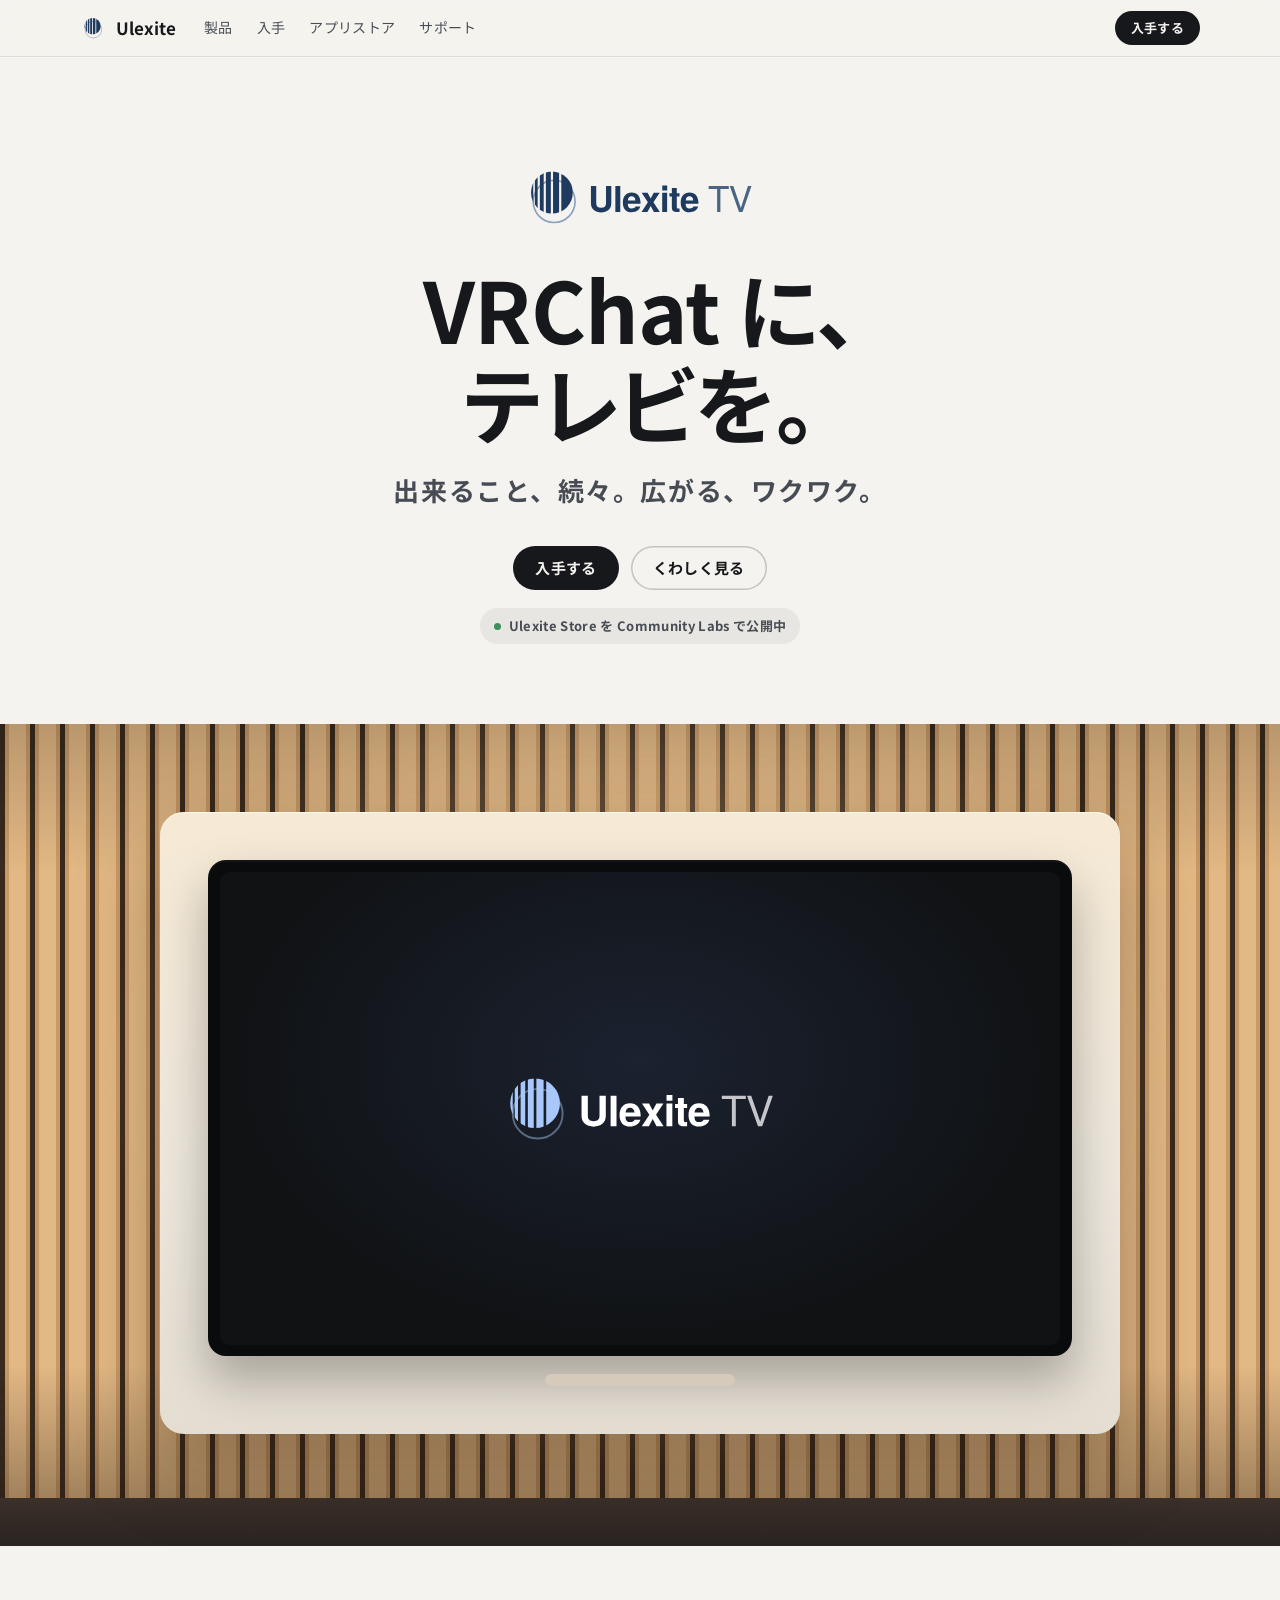
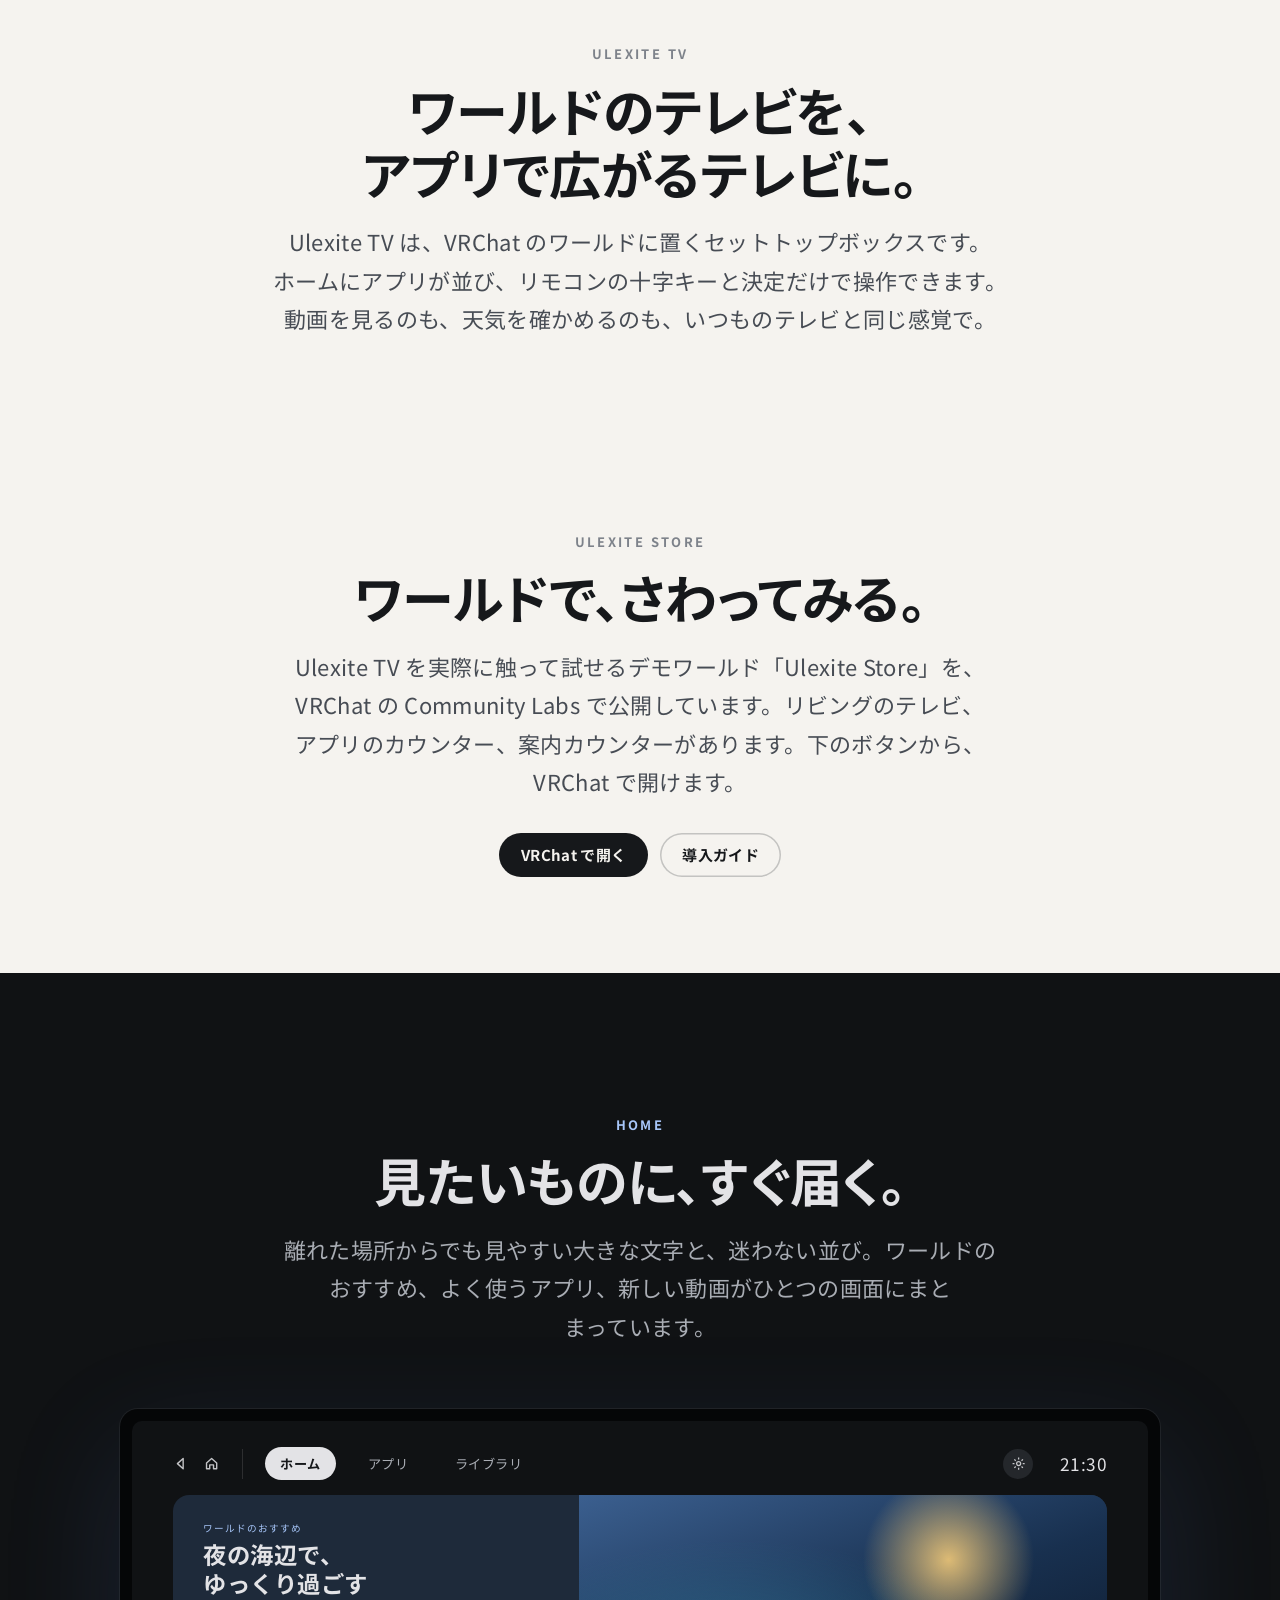
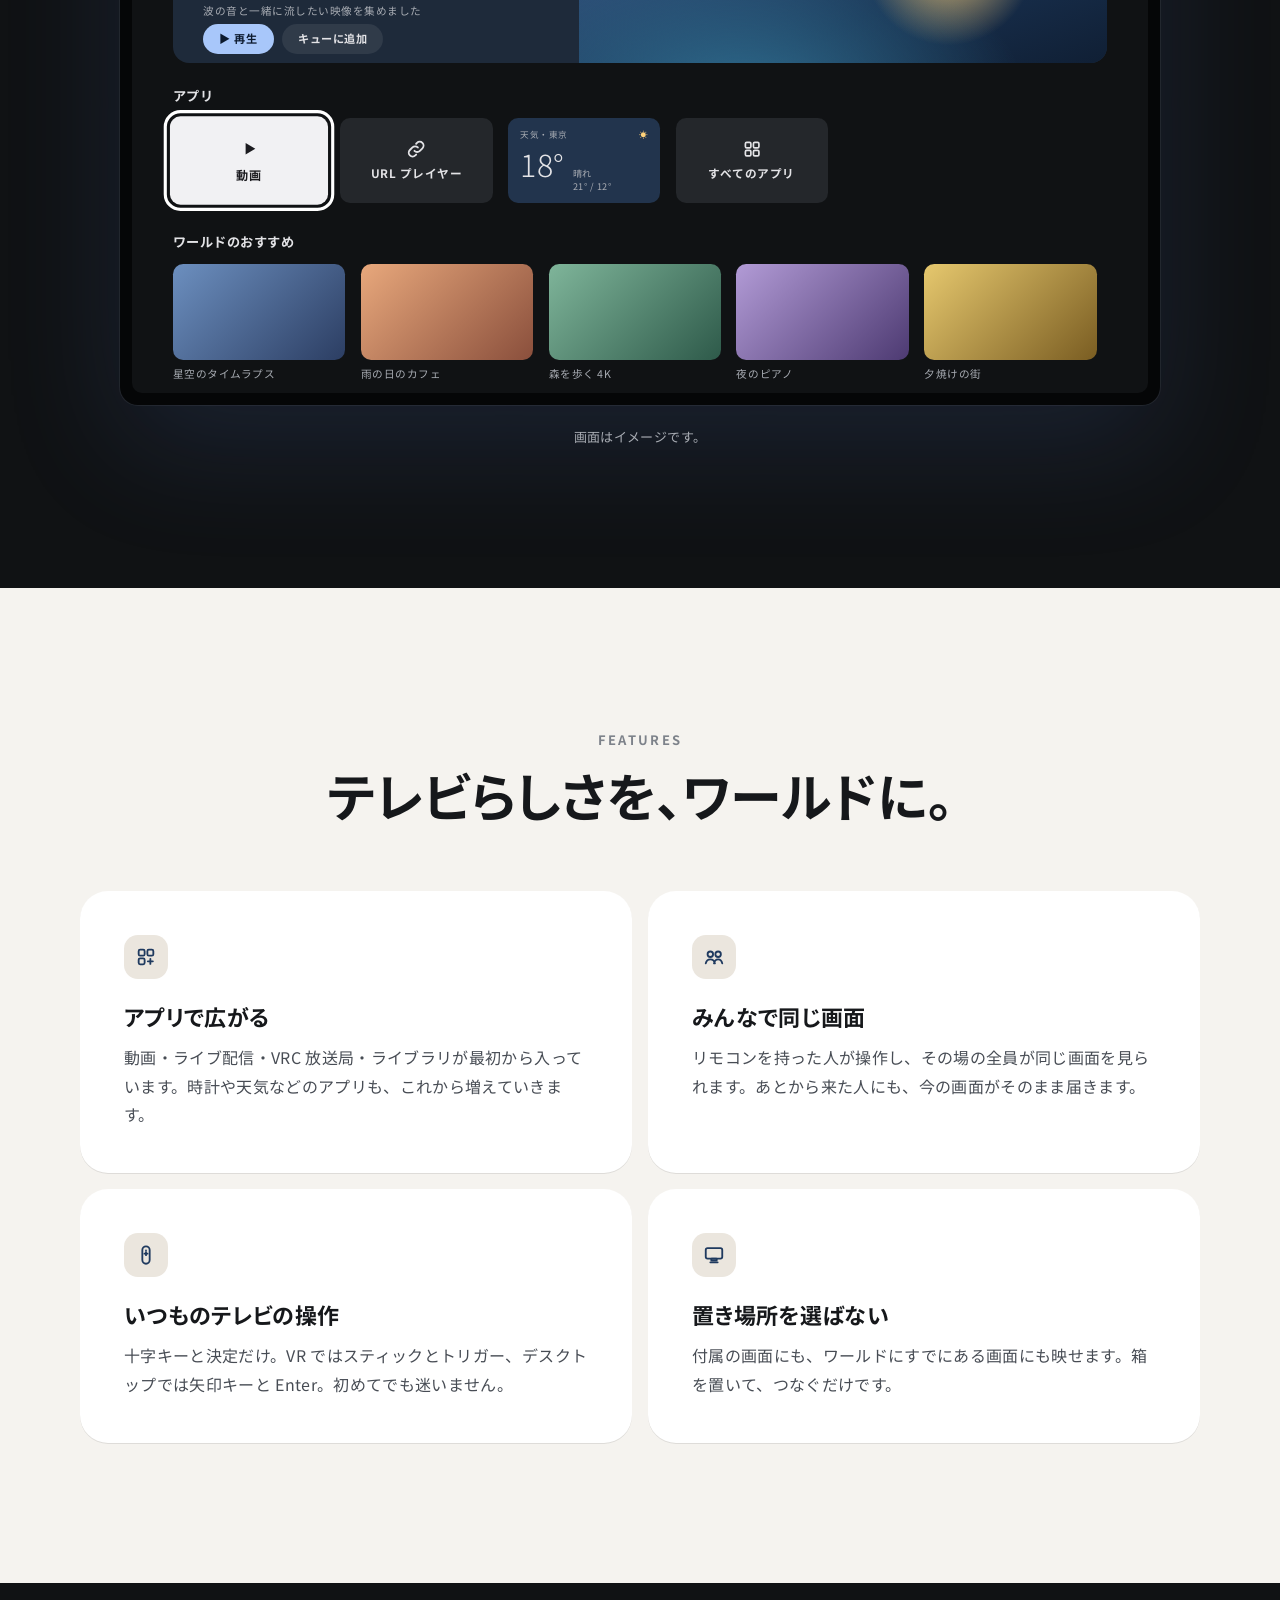
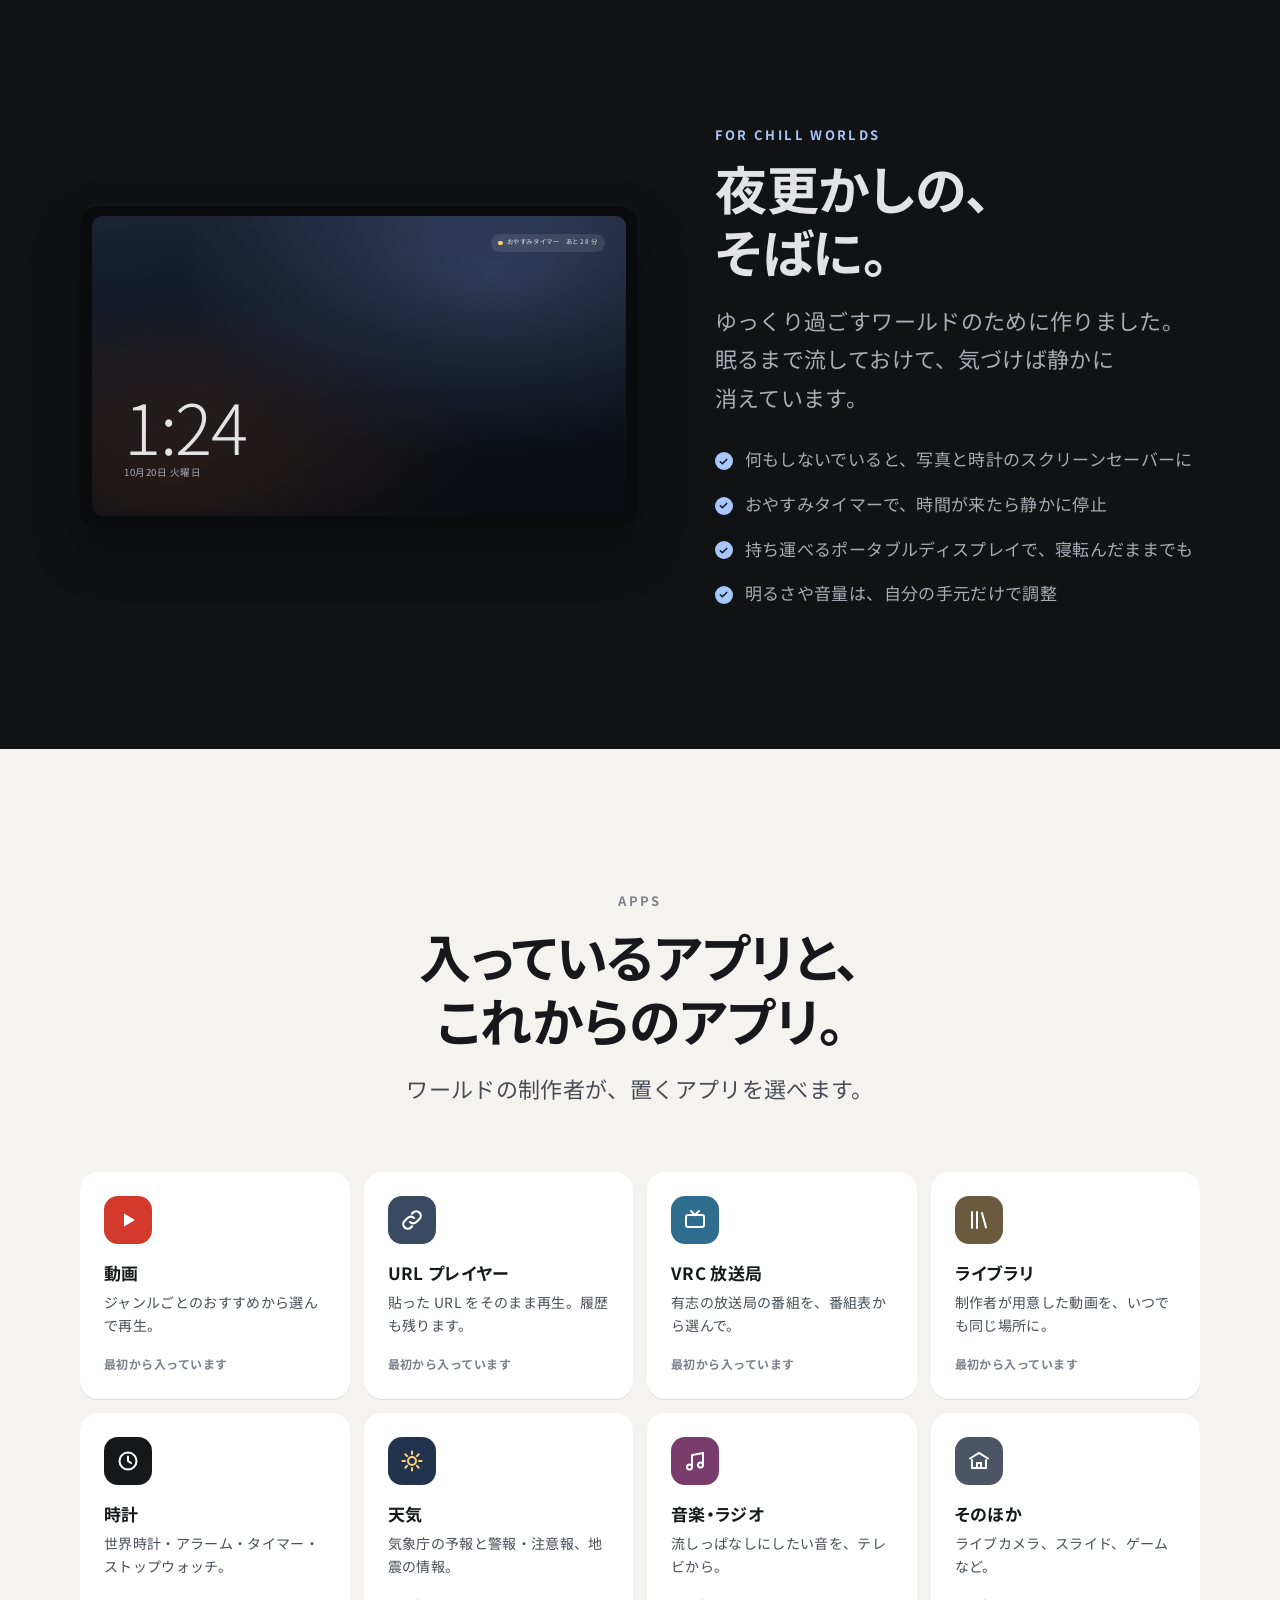
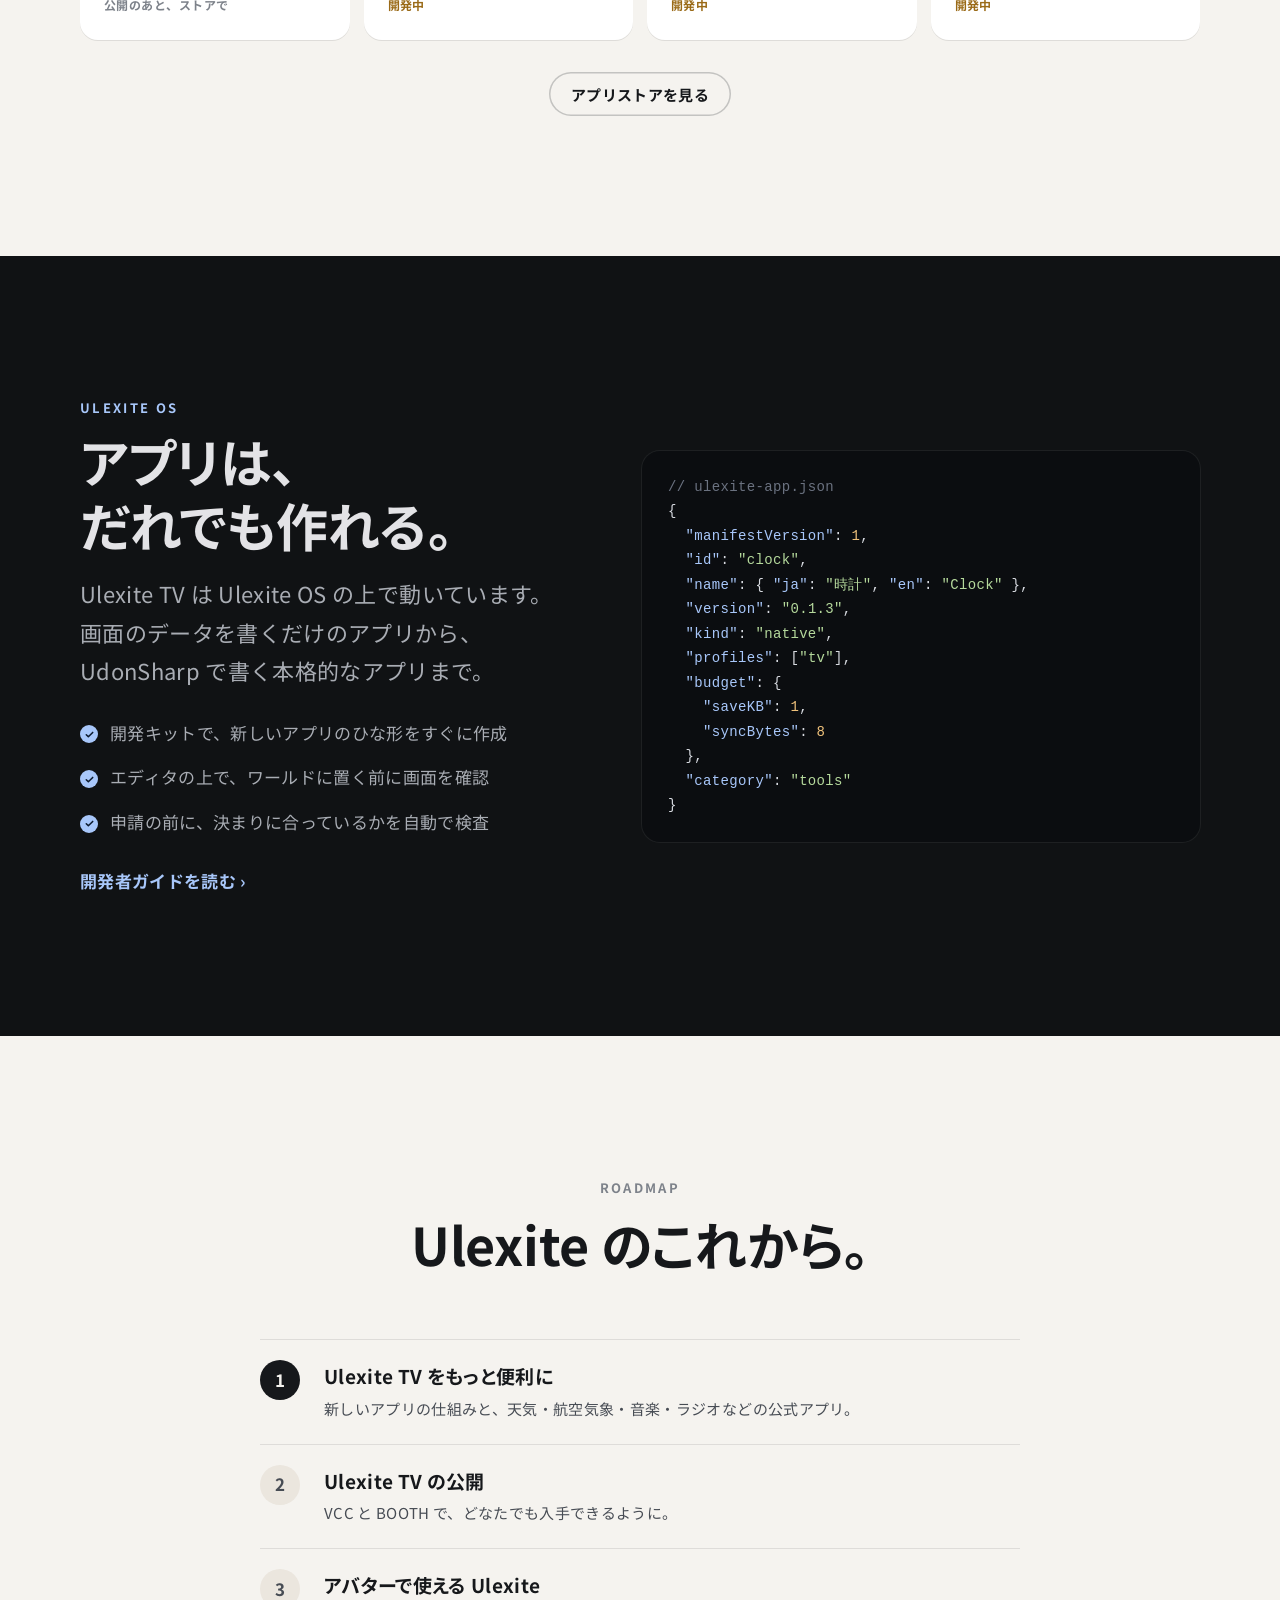
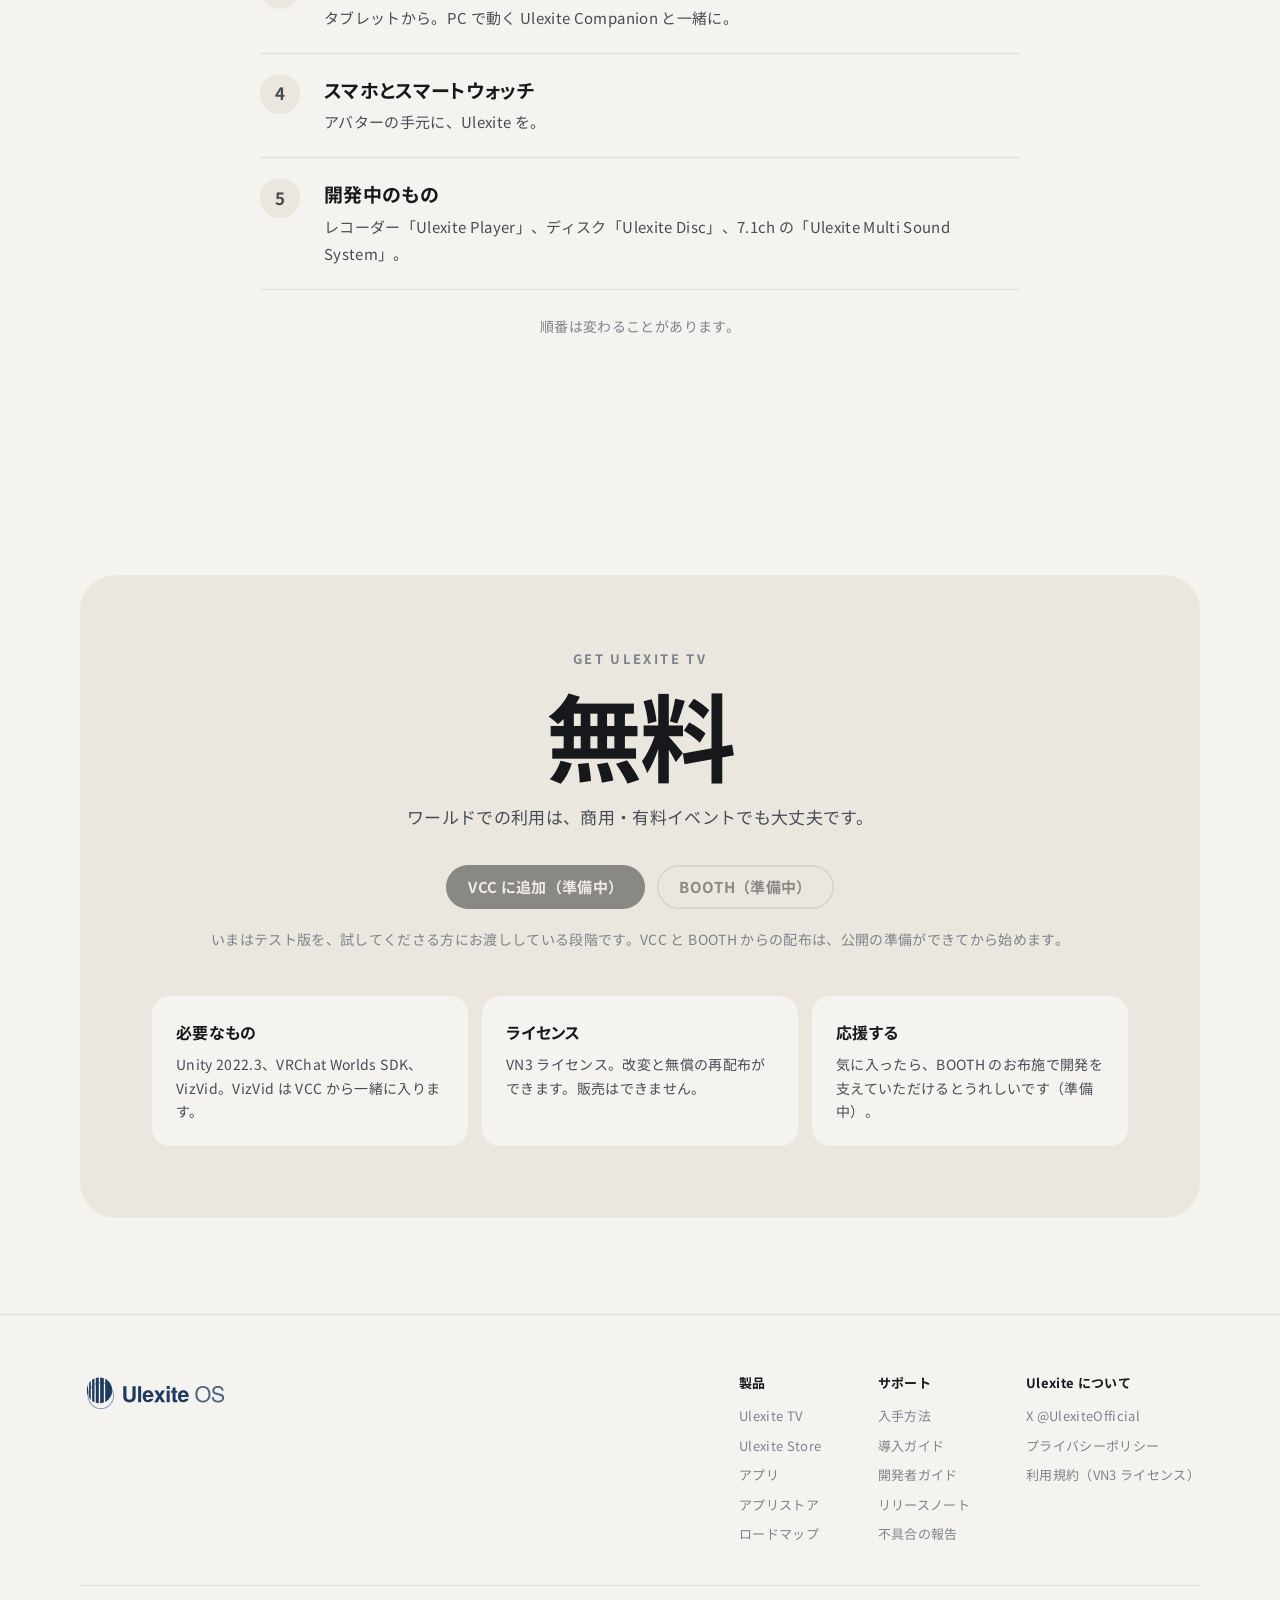
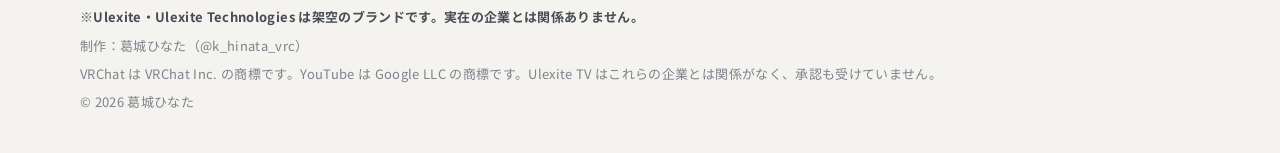
==== index.html @ cd034840 "アプリストアの専用ページを追加（メガメニューなし・Apple風）" ====
<!doctype html>
<html lang="ja">
<head>
  <meta charset="utf-8">
  <meta name="viewport" content="width=device-width, initial-scale=1">
  <title>Ulexite TV — VRChat に、テレビを。</title>
  <meta name="description" content="Ulexite TV は、VRChat のワールドに置けるテレビです。リモコンひとつで、動画も天気も時計も。みんなで同じ画面を見られます。無料。">
  <meta name="theme-color" content="#f5f3ef">
  <link rel="icon" href="assets/img/logo/ulexite-icon-light.svg" type="image/svg+xml">
  <meta property="og:title" content="Ulexite TV — VRChat に、テレビを。">
  <meta property="og:description" content="出来ること、続々。広がる、ワクワク。VRChat のワールドに置ける、アプリで広がるテレビ。">
  <meta property="og:type" content="website">
  <link rel="preload" href="assets/fonts/noto-sans-jp-400-base.woff2" as="font" type="font/woff2" crossorigin>
  <link rel="stylesheet" href="assets/css/fonts.css">
  <link rel="stylesheet" href="assets/css/site.css">
  <link rel="canonical" href="https://thesilver0913.github.io/ulexite/">
  <meta property="og:site_name" content="Ulexite">
  <meta property="og:url" content="https://thesilver0913.github.io/ulexite/">
  <meta property="og:image" content="https://thesilver0913.github.io/ulexite/assets/img/og.png">
  <meta property="og:image:width" content="1200">
  <meta property="og:image:height" content="630">
  <meta name="twitter:card" content="summary_large_image">
</head>
<body>

<header class="nav" id="nav">
  <div class="wrap nav__inner">
    <a class="nav__brand" href="index.html" aria-label="Ulexite ホーム">
      <img src="assets/img/logo/ulexite-icon-light.svg" alt="">
      <span>Ulexite</span>
    </a>
    <ul class="nav__links" id="nav-links">
      <li><a href="#tv">製品</a></li>
      <li><a href="#get">入手</a></li>
      <li><a href="apps/index.html">アプリストア</a></li>
      <li><a href="guide/index.html">サポート</a></li>
    </ul>
    <a class="btn btn--primary btn--small nav__cta" href="#get">入手する</a>
    <button class="nav__menu" id="nav-menu" aria-label="メニュー" aria-expanded="false" aria-controls="nav-links">
      <svg width="22" height="22" viewBox="0 0 24 24" fill="none" stroke="currentColor" stroke-width="2" stroke-linecap="round"><path d="M4 8h16M4 16h16"/></svg>
    </button>
  </div>
</header>

<main>

  <!-- ヒーロー -->
  <section class="hero" id="tv">
    <div class="wrap">
      <img class="hero__lockup" src="assets/img/logo/ulexite-tv-lockup-light.svg" alt="Ulexite TV">
      <h1 class="display">VRChat に、<br>テレビを。</h1>
      <p class="hero__copy">出来ること、続々。広がる、ワクワク。</p>
      <div class="hero__actions">
        <a class="btn btn--primary" href="#get">入手する</a>
        <a class="btn btn--ghost" href="#features">くわしく見る</a>
      </div>
      <p class="hero__status"><a class="badge" href="https://vrchat.com/home/world/wrld_aeeca037-b839-4343-af76-f7ad958c8e34/info" target="_blank" rel="noopener">Ulexite Store を Community Labs で公開中</a></p>
    </div>

    <div class="wall" aria-hidden="true">
      <div class="niche">
        <div class="tv">
          <div class="tv__bezel">
            <div class="screen screen--boot">
              <img src="assets/img/logo/ulexite-tv-lockup-dark.svg" alt="">
            </div>
          </div>
          <div class="tv__stand"></div>
        </div>
      </div>
    </div>
  </section>

  <!-- ひとことで -->
  <section class="section section--tight">
    <div class="wrap">
      <div class="section__head reveal" style="margin-bottom:0">
        <p class="eyebrow">Ulexite TV</p>
        <h2 class="headline">ワールドのテレビを、<br>アプリで広がるテレビに。</h2>
        <p class="lead">Ulexite TV は、VRChat のワールドに置くセットトップボックスです。ホームにアプリが並び、リモコンの十字キーと決定だけで操作できます。動画を見るのも、天気を確かめるのも、いつものテレビと同じ感覚で。</p>
      </div>
    </div>
  </section>

  <!-- Ulexite Store -->
  <section class="section section--tight" id="store">
    <div class="wrap">
      <div class="section__head reveal" style="margin-bottom:0">
        <p class="eyebrow">Ulexite Store</p>
        <h2 class="headline">ワールドで、さわってみる。</h2>
        <p class="lead">Ulexite TV を実際に触って試せるデモワールド「Ulexite Store」を、VRChat の Community Labs で公開しています。リビングのテレビ、アプリのカウンター、案内カウンターがあります。下のボタンから、VRChat で開けます。</p>
        <div class="hero__actions">
          <a class="btn btn--primary" href="https://vrchat.com/home/world/wrld_aeeca037-b839-4343-af76-f7ad958c8e34/info" target="_blank" rel="noopener">VRChat で開く</a>
          <a class="btn btn--ghost" href="guide/index.html">導入ガイド</a>
        </div>
      </div>
    </div>
  </section>

  <!-- ホーム画面 -->
  <section class="section dark">
    <div class="wrap">
      <div class="section__head reveal">
        <p class="eyebrow">Home</p>
        <h2 class="headline">見たいものに、すぐ届く。</h2>
        <p class="lead">離れた場所からでも見やすい大きな文字と、迷わない並び。ワールドのおすすめ、よく使うアプリ、新しい動画がひとつの画面にまとまっています。</p>
      </div>

      <div class="showcase reveal">
        <div class="tv__bezel">
          <div class="screen" role="img" aria-label="Ulexite TV のホーム画面のイメージ。上にワールドのおすすめ、中段にアプリ、下におすすめの動画が並ぶ">
            <div class="ui-top">
              <svg class="ui-top__icon" viewBox="0 0 24 24" fill="none" stroke="currentColor" stroke-width="2.2" stroke-linejoin="round"><path d="M16 4 7 12l9 8z"/></svg>
              <svg class="ui-top__icon" viewBox="0 0 24 24" fill="none" stroke="currentColor" stroke-width="2.2" stroke-linejoin="round"><path d="M4 11 12 4l8 7v9h-5v-6H9v6H4z"/></svg>
              <span class="ui-top__sep"></span>
              <span class="ui-tab ui-tab--on">ホーム</span>
              <span class="ui-tab">アプリ</span>
              <span class="ui-tab">ライブラリ</span>
              <span class="ui-gear"><svg class="ui-top__icon" viewBox="0 0 24 24" fill="none" stroke="currentColor" stroke-width="2"><circle cx="12" cy="12" r="3.2"/><path d="M12 2.5v3M12 18.5v3M2.5 12h3M18.5 12h3M5.3 5.3l2.1 2.1M16.6 16.6l2.1 2.1M5.3 18.7l2.1-2.1M16.6 7.4l2.1-2.1"/></svg></span>
              <span class="ui-clock">21:30</span>
            </div>

            <div class="ui-hero">
              <div class="ui-hero__text">
                <span class="ui-hero__kicker">ワールドのおすすめ</span>
                <span class="ui-hero__title">夜の海辺で、<br>ゆっくり過ごす</span>
                <span class="ui-hero__desc">波の音と一緒に流したい映像を集めました</span>
                <div class="ui-hero__btns">
                  <span class="ui-pill ui-pill--accent">▶ 再生</span>
                  <span class="ui-pill">キューに追加</span>
                </div>
              </div>
              <div class="ui-hero__art"></div>
            </div>

            <span class="ui-label" style="top:26.2cqw">アプリ</span>
            <div class="ui-row" style="top:29.2cqw">
              <div class="ui-app ui-app--video ui-app--focus">
                <svg viewBox="0 0 24 24" fill="currentColor"><path d="M8 5.5v13l11-6.5z"/></svg>
                動画
              </div>
              <div class="ui-app">
                <svg viewBox="0 0 24 24" fill="none" stroke="currentColor" stroke-width="2.2" stroke-linecap="round"><path d="M10 14a4.5 4.5 0 0 0 6.4 0l3-3a4.5 4.5 0 0 0-6.4-6.4l-1 1"/><path d="M14 10a4.5 4.5 0 0 0-6.4 0l-3 3a4.5 4.5 0 0 0 6.4 6.4l1-1"/></svg>
                URL プレイヤー
              </div>
              <div class="ui-app ui-app--weather">
                <div class="w-top"><span>天気・東京</span><span style="color:var(--warm)">☀</span></div>
                <div class="w-main"><span class="w-temp">18°</span><span class="w-sub">晴れ<br>21° / 12°</span></div>
              </div>
              <div class="ui-app">
                <svg viewBox="0 0 24 24" fill="none" stroke="currentColor" stroke-width="2"><rect x="4" y="4" width="6.5" height="6.5" rx="1.6"/><rect x="13.5" y="4" width="6.5" height="6.5" rx="1.6"/><rect x="4" y="13.5" width="6.5" height="6.5" rx="1.6"/><rect x="13.5" y="13.5" width="6.5" height="6.5" rx="1.6"/></svg>
                すべてのアプリ
              </div>
            </div>

            <span class="ui-label" style="top:40.6cqw">ワールドのおすすめ</span>
            <div class="ui-row" style="top:43.6cqw">
              <div class="ui-thumb"><div class="ui-thumb__img g1"></div><div class="ui-thumb__t">星空のタイムラプス</div></div>
              <div class="ui-thumb"><div class="ui-thumb__img g2"></div><div class="ui-thumb__t">雨の日のカフェ</div></div>
              <div class="ui-thumb"><div class="ui-thumb__img g3"></div><div class="ui-thumb__t">森を歩く 4K</div></div>
              <div class="ui-thumb"><div class="ui-thumb__img g4"></div><div class="ui-thumb__t">夜のピアノ</div></div>
              <div class="ui-thumb"><div class="ui-thumb__img g5"></div><div class="ui-thumb__t">夕焼けの街</div></div>
            </div>
          </div>
        </div>
      </div>
      <p class="muted reveal" style="text-align:center;font-size:13px;margin-top:20px">画面はイメージです。</p>
    </div>
  </section>

  <!-- 特長 -->
  <section class="section" id="features">
    <div class="wrap">
      <div class="section__head reveal">
        <p class="eyebrow">Features</p>
        <h2 class="headline">テレビらしさを、ワールドに。</h2>
      </div>
      <div class="features">
        <article class="feature reveal">
          <div class="feature__icon"><svg viewBox="0 0 24 24" fill="none" stroke="currentColor" stroke-width="2"><rect x="4" y="4" width="6.5" height="6.5" rx="1.6"/><rect x="13.5" y="4" width="6.5" height="6.5" rx="1.6"/><rect x="4" y="13.5" width="6.5" height="6.5" rx="1.6"/><path d="M16.75 14v5.5M14 16.75h5.5" stroke-linecap="round"/></svg></div>
          <h3>アプリで広がる</h3>
          <p>動画・ライブ配信・VRC 放送局・ライブラリが最初から入っています。時計や天気などのアプリも、これから増えていきます。</p>
        </article>
        <article class="feature reveal">
          <div class="feature__icon"><svg viewBox="0 0 24 24" fill="none" stroke="currentColor" stroke-width="2" stroke-linecap="round"><circle cx="8" cy="9" r="3"/><circle cx="16.5" cy="9" r="3"/><path d="M3 19c.6-3 2.6-4.5 5-4.5s4.4 1.5 5 4.5M12 19c.6-3 2.6-4.5 4.5-4.5S20.4 16 21 19"/></svg></div>
          <h3>みんなで同じ画面</h3>
          <p>リモコンを持った人が操作し、その場の全員が同じ画面を見られます。あとから来た人にも、今の画面がそのまま届きます。</p>
        </article>
        <article class="feature reveal">
          <div class="feature__icon"><svg viewBox="0 0 24 24" fill="none" stroke="currentColor" stroke-width="2" stroke-linecap="round" stroke-linejoin="round"><rect x="8" y="2.5" width="8" height="19" rx="4"/><path d="M12 7v0M10.3 10.5h3.4M12 8.8v3.4"/></svg></div>
          <h3>いつものテレビの操作</h3>
          <p>十字キーと決定だけ。VR ではスティックとトリガー、デスクトップでは矢印キーと Enter。初めてでも迷いません。</p>
        </article>
        <article class="feature reveal">
          <div class="feature__icon"><svg viewBox="0 0 24 24" fill="none" stroke="currentColor" stroke-width="2" stroke-linejoin="round"><rect x="3" y="4.5" width="18" height="11.5" rx="2"/><path d="M8 20h8" stroke-linecap="round"/><rect x="9" y="16" width="6" height="2.2" rx=".6"/></svg></div>
          <h3>置き場所を選ばない</h3>
          <p>付属の画面にも、ワールドにすでにある画面にも映せます。箱を置いて、つなぐだけです。</p>
        </article>
      </div>
    </div>
  </section>

  <!-- チルワールド -->
  <section class="section dark">
    <div class="wrap">
      <div class="split">
        <div class="split__media reveal">
          <div class="tv__bezel">
            <div class="screen screen--night" role="img" aria-label="スクリーンセーバーの時計とおやすみタイマーのイメージ">
              <div class="ui-timer"><i></i>おやすみタイマー　あと 28 分</div>
              <div class="ui-bigclock">
                <div class="ui-bigclock__time">1:24</div>
                <div class="ui-bigclock__date">10月20日 火曜日</div>
              </div>
            </div>
          </div>
        </div>
        <div class="split__text reveal">
          <p class="eyebrow">For chill worlds</p>
          <h2 class="headline">夜更かしの、<br>そばに。</h2>
          <p class="lead">ゆっくり過ごすワールドのために作りました。眠るまで流しておけて、気づけば静かに消えています。</p>
          <ul class="checks">
            <li>何もしないでいると、写真と時計のスクリーンセーバーに</li>
            <li>おやすみタイマーで、時間が来たら静かに停止</li>
            <li>持ち運べるポータブルディスプレイで、寝転んだままでも</li>
            <li>明るさや音量は、自分の手元だけで調整</li>
          </ul>
        </div>
      </div>
    </div>
  </section>

  <!-- アプリ -->
  <section class="section" id="apps">
    <div class="wrap">
      <div class="section__head reveal">
        <p class="eyebrow">Apps</p>
        <h2 class="headline">入っているアプリと、<br>これからのアプリ。</h2>
        <p class="lead">ワールドの制作者が、置くアプリを選べます。</p>
      </div>
      <div class="apps">
        <article class="app reveal">
          <div class="app__icon" style="background:#d33a2c"><svg viewBox="0 0 24 24" fill="currentColor"><path d="M8 5.5v13l11-6.5z"/></svg></div>
          <h3>動画</h3><p>ジャンルごとのおすすめから選んで再生。</p>
          <span class="app__tag">最初から入っています</span>
        </article>
        <article class="app reveal">
          <div class="app__icon" style="background:#3a4a63"><svg viewBox="0 0 24 24" fill="none" stroke="currentColor" stroke-width="2.2" stroke-linecap="round"><path d="M10 14a4.5 4.5 0 0 0 6.4 0l3-3a4.5 4.5 0 0 0-6.4-6.4l-1 1"/><path d="M14 10a4.5 4.5 0 0 0-6.4 0l-3 3a4.5 4.5 0 0 0 6.4 6.4l1-1"/></svg></div>
          <h3>URL プレイヤー</h3><p>貼った URL をそのまま再生。履歴も残ります。</p>
          <span class="app__tag">最初から入っています</span>
        </article>
        <article class="app reveal">
          <div class="app__icon" style="background:#2f6d8f"><svg viewBox="0 0 24 24" fill="none" stroke="currentColor" stroke-width="2" stroke-linecap="round"><rect x="3" y="7" width="18" height="12" rx="2"/><path d="M8 3l4 4 4-4"/></svg></div>
          <h3>VRC 放送局</h3><p>有志の放送局の番組を、番組表から選んで。</p>
          <span class="app__tag">最初から入っています</span>
        </article>
        <article class="app reveal">
          <div class="app__icon" style="background:#6b5a3e"><svg viewBox="0 0 24 24" fill="none" stroke="currentColor" stroke-width="2" stroke-linecap="round"><path d="M5 4v16M10 4v16M15 5l4 14.5"/></svg></div>
          <h3>ライブラリ</h3><p>制作者が用意した動画を、いつでも同じ場所に。</p>
          <span class="app__tag">最初から入っています</span>
        </article>
        <article class="app reveal">
          <div class="app__icon" style="background:#16181b"><svg viewBox="0 0 24 24" fill="none" stroke="currentColor" stroke-width="2" stroke-linecap="round"><circle cx="12" cy="12" r="8.5"/><path d="M12 7.5V12l3 2"/></svg></div>
          <h3>時計</h3><p>世界時計・アラーム・タイマー・ストップウォッチ。</p>
          <span class="app__tag">公開のあと、ストアで</span>
        </article>
        <article class="app reveal">
          <div class="app__icon" style="background:#22344d"><svg viewBox="0 0 24 24" fill="none" stroke="#ffd27a" stroke-width="2" stroke-linecap="round"><circle cx="12" cy="12" r="4"/><path d="M12 2.5v2.5M12 19v2.5M2.5 12H5M19 12h2.5M5.3 5.3l1.8 1.8M16.9 16.9l1.8 1.8M5.3 18.7l1.8-1.8M16.9 7.1l1.8-1.8"/></svg></div>
          <h3>天気</h3><p>気象庁の予報と警報・注意報、地震の情報。</p>
          <span class="app__tag app__tag--soon">開発中</span>
        </article>
        <article class="app reveal">
          <div class="app__icon" style="background:#7a3d6b"><svg viewBox="0 0 24 24" fill="none" stroke="currentColor" stroke-width="2" stroke-linecap="round"><path d="M9 18V6l11-2v12"/><circle cx="6.5" cy="18" r="2.5"/><circle cx="17.5" cy="16" r="2.5"/></svg></div>
          <h3>音楽・ラジオ</h3><p>流しっぱなしにしたい音を、テレビから。</p>
          <span class="app__tag app__tag--soon">開発中</span>
        </article>
        <article class="app reveal">
          <div class="app__icon" style="background:#4b5563"><svg viewBox="0 0 24 24" fill="none" stroke="currentColor" stroke-width="2" stroke-linecap="round"><path d="M3 9.5 12 4l9 5.5M5 11v8h14v-8"/><path d="M10 19v-5h4v5"/></svg></div>
          <h3>そのほか</h3><p>ライブカメラ、スライド、ゲームなど。</p>
          <span class="app__tag app__tag--soon">開発中</span>
        </article>
      </div>
      <div class="hero__actions">
        <a class="btn btn--ghost" href="apps/index.html">アプリストアを見る</a>
      </div>
    </div>
  </section>

  <!-- 開発者 -->
  <section class="section dark" id="developers">
    <div class="wrap">
      <div class="split split--rev">
        <div class="split__media reveal">
<pre class="code" aria-label="アプリのマニフェストの例"><code><span class="c">// ulexite-app.json</span>
{
  <span class="k">"manifestVersion"</span>: <span class="n">1</span>,
  <span class="k">"id"</span>: <span class="s">"clock"</span>,
  <span class="k">"name"</span>: { <span class="k">"ja"</span>: <span class="s">"時計"</span>, <span class="k">"en"</span>: <span class="s">"Clock"</span> },
  <span class="k">"version"</span>: <span class="s">"0.1.3"</span>,
  <span class="k">"kind"</span>: <span class="s">"native"</span>,
  <span class="k">"profiles"</span>: [<span class="s">"tv"</span>],
  <span class="k">"budget"</span>: {
    <span class="k">"saveKB"</span>: <span class="n">1</span>,
    <span class="k">"syncBytes"</span>: <span class="n">8</span>
  },
  <span class="k">"category"</span>: <span class="s">"tools"</span>
}</code></pre>
        </div>
        <div class="split__text reveal">
          <p class="eyebrow">Ulexite OS</p>
          <h2 class="headline">アプリは、<br>だれでも作れる。</h2>
          <p class="lead">Ulexite TV は Ulexite OS の上で動いています。画面のデータを書くだけのアプリから、UdonSharp で書く本格的なアプリまで。</p>
          <ul class="checks">
            <li>開発キットで、新しいアプリのひな形をすぐに作成</li>
            <li>エディタの上で、ワールドに置く前に画面を確認</li>
            <li>申請の前に、決まりに合っているかを自動で検査</li>
          </ul>
          <p style="margin-top:28px"><a class="link-arrow" style="color:var(--accent)" href="developers/index.html">開発者ガイドを読む</a></p>
        </div>
      </div>
    </div>
  </section>

  <!-- ロードマップ -->
  <section class="section" id="roadmap">
    <div class="wrap">
      <div class="section__head reveal">
        <p class="eyebrow">Roadmap</p>
        <h2 class="headline">Ulexite のこれから。</h2>
      </div>
      <ol class="steps reveal">
        <li class="is-now"><h3>Ulexite TV をもっと便利に</h3><p>新しいアプリの仕組みと、天気・航空気象・音楽・ラジオなどの公式アプリ。</p></li>
        <li><h3>Ulexite TV の公開</h3><p>VCC と BOOTH で、どなたでも入手できるように。</p></li>
        <li><h3>アバターで使える Ulexite</h3><p>タブレットから。PC で動く Ulexite Companion と一緒に。</p></li>
        <li><h3>スマホとスマートウォッチ</h3><p>アバターの手元に、Ulexite を。</p></li>
        <li><h3>開発中のもの</h3><p>レコーダー「Ulexite Player」、ディスク「Ulexite Disc」、7.1ch の「Ulexite Multi Sound System」。</p></li>
      </ol>
      <p class="muted reveal" style="text-align:center;font-size:14px;margin-top:24px">順番は変わることがあります。</p>
    </div>
  </section>

  <!-- 入手 -->
  <section class="section section--tight" id="get">
    <div class="wrap">
      <div class="get reveal">
        <p class="eyebrow">Get Ulexite TV</p>
        <p class="get__price">無料</p>
        <p class="get__note">ワールドでの利用は、商用・有料イベントでも大丈夫です。</p>
        <div class="get__actions">
          <a class="btn btn--primary" href="#get" aria-disabled="true">VCC に追加（準備中）</a>
          <!-- 公開したら aria-disabled を外して「BOOTH」に。商品ページの URL -->
          <a class="btn btn--ghost" href="https://ulexite.booth.pm/items/9027626" aria-disabled="true">BOOTH（準備中）</a>
        </div>
        <p class="muted" style="margin-top:18px;font-size:14px;line-height:1.8">いまはテスト版を、試してくださる方にお渡ししている段階です。VCC と BOOTH からの配布は、公開の準備ができてから始めます。</p>
        <div class="get__cols">
          <div class="get__col"><h3>必要なもの</h3><p>Unity 2022.3、VRChat Worlds SDK、VizVid。VizVid は VCC から一緒に入ります。</p></div>
          <div class="get__col"><h3>ライセンス</h3><p>VN3 ライセンス。改変と無償の再配布ができます。販売はできません。</p></div>
          <div class="get__col"><h3>応援する</h3><p>気に入ったら、BOOTH のお布施で開発を支えていただけるとうれしいです（準備中）。</p></div>
        </div>
      </div>
    </div>
  </section>

</main>

<footer class="footer">
  <div class="wrap">
    <div class="footer__top">
      <div class="footer__brand"><img src="assets/img/logo/ulexite-os-lockup-light.svg" alt="Ulexite OS"></div>
      <div class="footer__cols">
        <div>
          <h4>製品</h4>
          <ul>
            <li><a href="#tv">Ulexite TV</a></li>
            <li><a href="#store">Ulexite Store</a></li>
            <li><a href="#apps">アプリ</a></li>
            <li><a href="apps/index.html">アプリストア</a></li>
            <li><a href="#roadmap">ロードマップ</a></li>
          </ul>
        </div>
        <div>
          <h4>サポート</h4>
          <ul>
            <li><a href="#get">入手方法</a></li>
            <li><a href="guide/index.html">導入ガイド</a></li>
            <li><a href="developers/index.html">開発者ガイド</a></li>
            <li><a href="releases/index.html">リリースノート</a></li>
            <li><a href="contact/index.html">不具合の報告</a></li>
          </ul>
        </div>
        <div>
          <h4>Ulexite について</h4>
          <ul>
            <li><a href="https://x.com/UlexiteOfficial" rel="noopener">X @UlexiteOfficial</a></li>
            <li><a href="https://thesilver0913.github.io/ulexite-catalog/privacy.html">プライバシーポリシー</a></li>
            <li><a href="https://thesilver0913.github.io/ulexite-catalog/license.html">利用規約（VN3 ライセンス）</a></li>
          </ul>
        </div>
      </div>
    </div>
    <div class="footer__legal">
      <p class="footer__fiction">※Ulexite・Ulexite Technologies は架空のブランドです。実在の企業とは関係ありません。</p>
      <p>制作：葛城ひなた（<a href="https://x.com/k_hinata_vrc" rel="noopener">@k_hinata_vrc</a>）</p>
      <p>VRChat は VRChat Inc. の商標です。YouTube は Google LLC の商標です。Ulexite TV はこれらの企業とは関係がなく、承認も受けていません。</p>
      <p>© 2026 葛城ひなた</p>
    </div>
  </div>
</footer>

<script>
  // スマホのメニュー
  (function () {
    var nav = document.getElementById('nav');
    var btn = document.getElementById('nav-menu');
    btn.addEventListener('click', function () {
      var open = nav.getAttribute('data-open') === 'true';
      nav.setAttribute('data-open', String(!open));
      btn.setAttribute('aria-expanded', String(!open));
    });
    document.querySelectorAll('#nav-links a').forEach(function (a) {
      a.addEventListener('click', function () { nav.setAttribute('data-open', 'false'); btn.setAttribute('aria-expanded', 'false'); });
    });
  })();

  // 出てくるときの動き
  (function () {
    var els = document.querySelectorAll('.reveal');
    if (!('IntersectionObserver' in window)) { els.forEach(function (e) { e.classList.add('is-in'); }); return; }
    var io = new IntersectionObserver(function (entries) {
      entries.forEach(function (en) { if (en.isIntersecting) { en.target.classList.add('is-in'); io.unobserve(en.target); } });
    }, { rootMargin: '0px 0px -8% 0px' });
    els.forEach(function (e) { io.observe(e); });
  })();
</script>
  <script src="assets/js/nav.js" defer></script>
</body>
</html>
---- assets/css/fonts.css ----
/* Noto Sans JP（Noto Sans CJK JP の日本語の字形を、かな・記号と JIS 第1・第2水準の漢字に絞って woff2 にしたもの）。SIL Open Font License 1.1（fonts/OFL.txt）
   300 は英数字・かなだけ（大きな時計の数字用）。作り方は tools/README.md */
@font-face{font-family:'Noto Sans JP';font-style:normal;font-weight:300;font-display:swap;src:url('../fonts/noto-sans-jp-300-base.woff2') format('woff2');unicode-range:U+20-7E,U+A0-17F,U+391-3A1,U+3A3-3A9,U+3B1-3C1,U+3C3-3C9,U+401,U+410-44F,U+451,U+2000-206F,U+2100-2200,U+2202-2203,U+2207-2208,U+220B,U+2212,U+221A,U+221D-221E,U+2220,U+2227-222C,U+2234-2235,U+223D,U+2252,U+2260-2261,U+2266-2267,U+226A-226B,U+2282-2283,U+2286-2287,U+22A5,U+2312,U+2460-2503,U+250C,U+250F-2510,U+2513-2514,U+2517-2518,U+251B-251D,U+2520,U+2523-2525,U+2528,U+252B-252C,U+252F-2530,U+2533-2534,U+2537-2538,U+253B-253C,U+253F,U+2542,U+254B,U+25A0-26FF,U+3000-30FF,U+4EDD,U+FF00-FFEF;}
@font-face{font-family:'Noto Sans JP';font-style:normal;font-weight:400;font-display:swap;src:url('../fonts/noto-sans-jp-400-base.woff2') format('woff2');unicode-range:U+20-7E,U+A0-17F,U+391-3A1,U+3A3-3A9,U+3B1-3C1,U+3C3-3C9,U+401,U+410-44F,U+451,U+2000-206F,U+2100-2200,U+2202-2203,U+2207-2208,U+220B,U+2212,U+221A,U+221D-221E,U+2220,U+2227-222C,U+2234-2235,U+223D,U+2252,U+2260-2261,U+2266-2267,U+226A-226B,U+2282-2283,U+2286-2287,U+22A5,U+2312,U+2460-2503,U+250C,U+250F-2510,U+2513-2514,U+2517-2518,U+251B-251D,U+2520,U+2523-2525,U+2528,U+252B-252C,U+252F-2530,U+2533-2534,U+2537-2538,U+253B-253C,U+253F,U+2542,U+254B,U+25A0-26FF,U+3000-30FF,U+4EDD,U+FF00-FFEF;}
@font-face{font-family:'Noto Sans JP';font-style:normal;font-weight:400;font-display:swap;src:url('../fonts/noto-sans-jp-400-k0.woff2') format('woff2');unicode-range:U+3400-542C;}
@font-face{font-family:'Noto Sans JP';font-style:normal;font-weight:400;font-display:swap;src:url('../fonts/noto-sans-jp-400-k1.woff2') format('woff2');unicode-range:U+542D-5C6D;}
@font-face{font-family:'Noto Sans JP';font-style:normal;font-weight:400;font-display:swap;src:url('../fonts/noto-sans-jp-400-k2.woff2') format('woff2');unicode-range:U+5C6E-633C;}
@font-face{font-family:'Noto Sans JP';font-style:normal;font-weight:400;font-display:swap;src:url('../fonts/noto-sans-jp-400-k3.woff2') format('woff2');unicode-range:U+633D-6A35;}
@font-face{font-family:'Noto Sans JP';font-style:normal;font-weight:400;font-display:swap;src:url('../fonts/noto-sans-jp-400-k4.woff2') format('woff2');unicode-range:U+6A36-731B;}
@font-face{font-family:'Noto Sans JP';font-style:normal;font-weight:400;font-display:swap;src:url('../fonts/noto-sans-jp-400-k5.woff2') format('woff2');unicode-range:U+731C-7B8E;}
@font-face{font-family:'Noto Sans JP';font-style:normal;font-weight:400;font-display:swap;src:url('../fonts/noto-sans-jp-400-k6.woff2') format('woff2');unicode-range:U+7B8F-8327;}
@font-face{font-family:'Noto Sans JP';font-style:normal;font-weight:400;font-display:swap;src:url('../fonts/noto-sans-jp-400-k7.woff2') format('woff2');unicode-range:U+8328-8B7C;}
@font-face{font-family:'Noto Sans JP';font-style:normal;font-weight:400;font-display:swap;src:url('../fonts/noto-sans-jp-400-k8.woff2') format('woff2');unicode-range:U+8B7D-95CB;}
@font-face{font-family:'Noto Sans JP';font-style:normal;font-weight:400;font-display:swap;src:url('../fonts/noto-sans-jp-400-k9.woff2') format('woff2');unicode-range:U+95CC-9FFF;}
@font-face{font-family:'Noto Sans JP';font-style:normal;font-weight:700;font-display:swap;src:url('../fonts/noto-sans-jp-700-base.woff2') format('woff2');unicode-range:U+20-7E,U+A0-17F,U+391-3A1,U+3A3-3A9,U+3B1-3C1,U+3C3-3C9,U+401,U+410-44F,U+451,U+2000-206F,U+2100-2200,U+2202-2203,U+2207-2208,U+220B,U+2212,U+221A,U+221D-221E,U+2220,U+2227-222C,U+2234-2235,U+223D,U+2252,U+2260-2261,U+2266-2267,U+226A-226B,U+2282-2283,U+2286-2287,U+22A5,U+2312,U+2460-2503,U+250C,U+250F-2510,U+2513-2514,U+2517-2518,U+251B-251D,U+2520,U+2523-2525,U+2528,U+252B-252C,U+252F-2530,U+2533-2534,U+2537-2538,U+253B-253C,U+253F,U+2542,U+254B,U+25A0-26FF,U+3000-30FF,U+4EDD,U+FF00-FFEF;}
@font-face{font-family:'Noto Sans JP';font-style:normal;font-weight:700;font-display:swap;src:url('../fonts/noto-sans-jp-700-k0.woff2') format('woff2');unicode-range:U+3400-542C;}
@font-face{font-family:'Noto Sans JP';font-style:normal;font-weight:700;font-display:swap;src:url('../fonts/noto-sans-jp-700-k1.woff2') format('woff2');unicode-range:U+542D-5C6D;}
@font-face{font-family:'Noto Sans JP';font-style:normal;font-weight:700;font-display:swap;src:url('../fonts/noto-sans-jp-700-k2.woff2') format('woff2');unicode-range:U+5C6E-633C;}
@font-face{font-family:'Noto Sans JP';font-style:normal;font-weight:700;font-display:swap;src:url('../fonts/noto-sans-jp-700-k3.woff2') format('woff2');unicode-range:U+633D-6A35;}
@font-face{font-family:'Noto Sans JP';font-style:normal;font-weight:700;font-display:swap;src:url('../fonts/noto-sans-jp-700-k4.woff2') format('woff2');unicode-range:U+6A36-731B;}
@font-face{font-family:'Noto Sans JP';font-style:normal;font-weight:700;font-display:swap;src:url('../fonts/noto-sans-jp-700-k5.woff2') format('woff2');unicode-range:U+731C-7B8E;}
@font-face{font-family:'Noto Sans JP';font-style:normal;font-weight:700;font-display:swap;src:url('../fonts/noto-sans-jp-700-k6.woff2') format('woff2');unicode-range:U+7B8F-8327;}
@font-face{font-family:'Noto Sans JP';font-style:normal;font-weight:700;font-display:swap;src:url('../fonts/noto-sans-jp-700-k7.woff2') format('woff2');unicode-range:U+8328-8B7C;}
@font-face{font-family:'Noto Sans JP';font-style:normal;font-weight:700;font-display:swap;src:url('../fonts/noto-sans-jp-700-k8.woff2') format('woff2');unicode-range:U+8B7D-95CB;}
@font-face{font-family:'Noto Sans JP';font-style:normal;font-weight:700;font-display:swap;src:url('../fonts/noto-sans-jp-700-k9.woff2') format('woff2');unicode-range:U+95CC-9FFF;}
---- assets/css/site.css ----
/* Ulexite 公式サイト 共通スタイル
   色は Ulexite Store の「素材と色」とロゴ（logo-v2）に合わせている */

:root {
  --paper: #f5f3ef;        /* 少し温かい白 */
  --paper-2: #ebe6de;
  --paper-3: #e0d9ce;
  --ink: #16181b;
  --ink-2: #474c54;
  --ink-3: #7d828a;
  --line: rgba(22, 24, 27, .10);

  --night: #101214;        /* テレビの画面 */
  --night-2: #1b1e22;
  --tile: #24272b;
  --tile-2: #2e3238;
  --on-night: #e3e3e6;
  --on-night-2: #a9adb4;

  --accent: #a8c7fa;       /* Ulexite の青（暗い背景） */
  --accent-ink: #1f3a5f;   /* Ulexite の青（明るい背景） */
  --feature: #22344d;      /* 特集・天気のタイル */
  --warm: #ffd27a;

  --oak-1: #c99a66;
  --oak-2: #e2b884;
  --oak-groove: #3a2a1d;

  --radius-l: 28px;
  --radius-m: 18px;
  --radius-s: 12px;
  --max: 1120px;
  --gutter: clamp(16px, 4vw, 40px);

  --font: "Noto Sans JP", "Hiragino Sans", "Yu Gothic UI", "Meiryo", system-ui, sans-serif;
  --font-latin: var(--font);
}

*, *::before, *::after { box-sizing: border-box; }
[hidden] { display: none !important; }
html { -webkit-text-size-adjust: 100%; scroll-behavior: smooth; }
body {
  margin: 0;
  background: var(--paper);
  color: var(--ink);
  font-family: var(--font);
  font-size: 17px;
  line-height: 1.8;
  letter-spacing: .02em;
  -webkit-font-smoothing: antialiased;
  overflow-x: hidden;
}
img, svg { display: block; max-width: 100%; }
a { color: inherit; }
h1, h2, h3, p { margin: 0; }
h1, h2, h3 { word-break: auto-phrase; text-wrap: balance; font-feature-settings: "palt" 1; }
.lead { word-break: auto-phrase; }
:focus-visible { outline: 3px solid var(--accent-ink); outline-offset: 3px; border-radius: 6px; }

.wrap { width: 100%; max-width: calc(var(--max) + var(--gutter) * 2); margin: 0 auto; padding: 0 var(--gutter); }
.sr-only { position: absolute; width: 1px; height: 1px; overflow: hidden; clip: rect(0 0 0 0); white-space: nowrap; }

/* ---------- ナビゲーション ---------- */
.nav {
  position: sticky; top: 0; z-index: 50;
  background: rgba(245, 243, 239, .78);
  backdrop-filter: saturate(1.6) blur(18px);
  -webkit-backdrop-filter: saturate(1.6) blur(18px);
  border-bottom: 1px solid var(--line);
}
.nav__inner { display: flex; align-items: center; gap: 28px; height: 56px; }
.nav__brand { display: flex; align-items: center; gap: 10px; text-decoration: none; font-family: var(--font-latin); font-weight: 700; font-size: 17px; letter-spacing: 0; }
.nav__brand img { width: 26px; height: 26px; }
.nav__links { display: flex; gap: 24px; margin: 0; padding: 0; list-style: none; font-size: 14px; color: var(--ink-2); }
.nav__links a { text-decoration: none; }
.nav__links a:hover { color: var(--ink); }
.nav__cta { margin-left: auto; }
.nav__menu { display: none; margin-left: auto; background: none; border: 0; padding: 8px; color: var(--ink); cursor: pointer; }
@media (max-width: 820px) {
  .nav__links { display: none; }
  .nav__menu { display: block; margin-left: 4px; }
  .nav[data-open="true"] .nav__links {
    display: flex; flex-direction: column; gap: 0;
    position: absolute; left: 0; right: 0; top: 56px;
    background: var(--paper); border-bottom: 1px solid var(--line);
    padding: 8px var(--gutter) 16px; font-size: 17px;
  }
  .nav[data-open="true"] .nav__links a { display: block; padding: 12px 0; border-bottom: 1px solid var(--line); }
}

/* ---------- ナビのメガメニュー ---------- */
.nav__panel {
  position: absolute; left: 0; right: 0; top: 100%; z-index: 60;
  background: #fff;
  border-bottom: 1px solid var(--line);
  box-shadow: 0 24px 60px rgba(22, 24, 27, .10);
  opacity: 0; visibility: hidden; transform: translateY(-6px);
  transition: opacity .18s ease, transform .18s ease, visibility .18s;
  pointer-events: none;
}
.nav__panel.is-open { opacity: 1; visibility: visible; transform: none; pointer-events: auto; }
.nav__scrim {
  position: fixed; inset: 56px 0 0; z-index: 40;
  background: rgba(245, 243, 239, .55);
  -webkit-backdrop-filter: blur(6px);
  backdrop-filter: blur(6px);
  opacity: 0; visibility: hidden;
  transition: opacity .18s ease, visibility .18s;
}
.nav__scrim.is-open { opacity: 1; visibility: visible; }
.nav__panel__inner {
  display: grid; grid-template-columns: minmax(220px, .9fr) 2fr;
  gap: clamp(32px, 5vw, 72px);
  padding-top: 36px; padding-bottom: 40px;
}
.nav__panel__eyebrow { margin: 0 0 10px; font-size: 11px; letter-spacing: .12em; text-transform: uppercase; color: var(--ink-3); font-weight: 600; }
.nav__panel__title { margin: 0 0 10px; font-size: clamp(22px, 2.4vw, 30px); line-height: 1.3; letter-spacing: -.01em; }
.nav__panel__lead { margin: 0; font-size: 14px; line-height: 1.8; color: var(--ink-2); max-width: 34ch; }
.nav__panel__groups { display: grid; grid-template-columns: repeat(2, minmax(0, 1fr)); gap: 28px 40px; }
.nav__panel__group h3 { margin: 0 0 12px; font-size: 11px; letter-spacing: .12em; text-transform: uppercase; color: var(--ink-3); font-weight: 600; }
.nav__panel__group ul { list-style: none; margin: 0; padding: 0; display: grid; gap: 14px; }
.nav__panel__group a { display: grid; gap: 2px; text-decoration: none; color: var(--ink); }
.nav__panel__label { font-size: 15px; font-weight: 600; line-height: 1.5; }
.nav__panel__note { font-size: 12px; color: var(--ink-3); line-height: 1.6; }
.nav__panel__group a:hover .nav__panel__label { color: var(--accent-ink); }
.nav__panel__group a:hover .nav__panel__note { color: var(--ink-2); }

@supports not ((backdrop-filter: blur(1px)) or (-webkit-backdrop-filter: blur(1px))) {
  .nav__panel { background: #fff; }
  .nav__scrim { background: rgba(245, 243, 239, .7); }
}
@media (prefers-reduced-motion: reduce) {
  .nav__panel, .nav__scrim { transition: none; }
}
@media (max-width: 1080px) {
  .nav__panel__inner { grid-template-columns: 1fr; gap: 24px; }
  .nav__panel__lead { max-width: none; }
}
@media (max-width: 820px) {
  .nav__panel, .nav__scrim { display: none; }
}

/* ---------- ボタン ---------- */
.btn {
  display: inline-flex; align-items: center; justify-content: center; gap: 8px;
  height: 44px; padding: 0 22px; border-radius: 999px;
  font: inherit; font-size: 15px; font-weight: 600; text-decoration: none; white-space: nowrap;
  border: 0; cursor: pointer; transition: transform .15s ease, background-color .15s ease;
}
.btn:hover { transform: translateY(-1px); }
.btn--primary { background: var(--ink); color: var(--paper); }
.btn--primary:hover { background: #2a2d32; }
.btn--ghost { background: transparent; color: var(--ink); box-shadow: inset 0 0 0 1.5px rgba(22,24,27,.22); }
.btn--ghost:hover { background: rgba(22,24,27,.05); }
.btn--small { height: 34px; padding: 0 16px; font-size: 13px; }
.btn[aria-disabled="true"] { opacity: .45; pointer-events: none; }
.btn--on-dark.btn--primary { background: var(--accent); color: #0c1a2e; }
.btn--on-dark.btn--ghost { color: var(--on-night); box-shadow: inset 0 0 0 1.5px rgba(227,227,230,.3); }

.link-arrow { color: var(--accent-ink); font-weight: 600; text-decoration: none; }
.link-arrow::after { content: " ›"; }
.link-arrow:hover { text-decoration: underline; text-underline-offset: 4px; }

/* ---------- 見出しと本文 ---------- */
.eyebrow { font-family: var(--font-latin); font-size: 13px; font-weight: 700; letter-spacing: .18em; text-transform: uppercase; color: var(--ink-3); }
.display { font-size: clamp(40px, 7.4vw, 84px); line-height: 1.12; font-weight: 700; letter-spacing: -.01em; }
.headline { font-size: clamp(30px, 4.6vw, 52px); line-height: 1.22; font-weight: 700; letter-spacing: -.005em; }
.lead { font-size: clamp(18px, 2vw, 22px); line-height: 1.75; color: var(--ink-2); }
.muted { color: var(--ink-3); }
.badge {
  display: inline-flex; align-items: center; gap: 8px;
  padding: 6px 14px; border-radius: 999px; font-size: 13px; font-weight: 600;
  background: rgba(22,24,27,.06); color: var(--ink-2); text-decoration: none;
}
a.badge:hover { background: rgba(22,24,27,.10); }
.badge::before { content: ""; width: 7px; height: 7px; border-radius: 50%; background: #3f8f5a; }

.section { padding: clamp(80px, 12vw, 140px) 0; }
.section--tight { padding: clamp(56px, 8vw, 96px) 0; }
.section__head { max-width: 760px; margin: 0 auto clamp(40px, 6vw, 64px); text-align: center; }
.section__head .headline { margin-top: 12px; }
.section__head .lead { margin-top: 18px; }

/* ---------- ヒーロー ---------- */
.hero { position: relative; padding: clamp(56px, 9vw, 104px) 0 0; text-align: center; overflow: hidden; }
.hero__lockup { width: min(240px, 52vw); margin: 0 auto 28px; }
.hero .display { margin: 0 auto; }
.hero__copy { margin-top: 18px; font-size: clamp(18px, 2.4vw, 26px); font-weight: 600; color: var(--ink-2); letter-spacing: .06em; }
.hero__actions { display: flex; flex-wrap: wrap; justify-content: center; gap: 12px; margin-top: 32px; }
.hero__status { margin-top: 18px; }

/* 木のスラットの壁 */
.wall {
  position: relative;
  margin-top: clamp(48px, 7vw, 80px);
  padding: clamp(40px, 7vw, 88px) var(--gutter) clamp(56px, 9vw, 112px);
  background:
    radial-gradient(ellipse 60% 70% at 50% 42%, rgba(255, 214, 160, .55), transparent 70%),
    linear-gradient(180deg, rgba(0,0,0,.18), transparent 18%, transparent 78%, rgba(30,20,12,.45)),
    repeating-linear-gradient(90deg,
      var(--oak-groove) 0 5px,
      var(--oak-1) 5px 9px,
      var(--oak-2) 9px 26px,
      var(--oak-1) 26px 30px);
}
.wall::after { /* 床 */
  content: ""; position: absolute; left: 0; right: 0; bottom: 0; height: clamp(28px, 4vw, 48px);
  background: linear-gradient(180deg, #3b302a, #2a2420);
}
.niche {
  position: relative; z-index: 1;
  max-width: 960px; margin: 0 auto;
  padding: clamp(18px, 4vw, 48px);
  border-radius: clamp(14px, 2vw, 24px);
  background: linear-gradient(180deg, #f6ead5, #ece6dc 60%, #e4ddd2);
  box-shadow: 0 30px 80px rgba(40, 24, 10, .35), inset 0 1px 0 rgba(255,255,255,.6);
}

/* ---------- テレビ（画面の見本） ---------- */
.tv { position: relative; }
.tv__bezel {
  padding: clamp(6px, 1vw, 12px);
  border-radius: clamp(10px, 1.4vw, 18px);
  background: #0a0b0c;
  box-shadow: 0 2px 0 rgba(255,255,255,.04) inset, 0 24px 48px rgba(0,0,0,.28);
}
.tv__stand { width: 22%; height: clamp(6px, 1vw, 12px); margin: clamp(10px, 1.6vw, 18px) auto 0; border-radius: 6px; background: #d6cbbb; }

.screen {
  container-type: inline-size;
  position: relative; aspect-ratio: 16 / 9; overflow: hidden;
  border-radius: clamp(4px, .8vw, 10px);
  background: var(--night); color: var(--on-night);
  font-size: 2cqw; line-height: 1.4; letter-spacing: .02em;
}
.screen--boot { display: grid; place-items: center; background: radial-gradient(ellipse at 50% 40%, #1b2230, var(--night) 70%); }
.screen--boot img { width: 34cqw; }

/* 画面の部品（1600×900 のデザインを cqw に直したもの：1px ＝ 0.0625cqw） */
.ui-top { position: absolute; left: 4cqw; right: 4cqw; top: 2.6cqw; display: flex; align-items: center; gap: 1.6cqw; }
.ui-top__icon { width: 1.5cqw; height: 1.5cqw; opacity: .85; }
.ui-top__sep { width: 1px; height: 3cqw; background: rgba(255,255,255,.12); margin: 0 .6cqw; }
.ui-tab { padding: .7cqw 1.5cqw; border-radius: 99px; font-size: 1.3cqw; color: var(--on-night-2); }
.ui-tab--on { background: var(--on-night); color: #16181b; font-weight: 600; }
.ui-clock { margin-left: auto; font-size: 1.7cqw; font-family: var(--font-latin); }
.ui-gear { width: 3cqw; height: 3cqw; border-radius: 50%; background: var(--tile); display: grid; place-items: center; margin-left: auto; }
.ui-gear + .ui-clock { margin-left: 1cqw; }

.ui-hero {
  position: absolute; left: 4cqw; right: 4cqw; top: 7.3cqw; height: 16.5cqw;
  display: grid; grid-template-columns: 40fr 52fr; border-radius: 1.6cqw; overflow: hidden; background: #1e2a3a;
}
.ui-hero__text { padding: 2.6cqw 3cqw; display: flex; flex-direction: column; gap: .5cqw; }
.ui-hero__kicker { font-size: .95cqw; color: var(--accent); letter-spacing: .1em; }
.ui-hero__title { font-size: 2.3cqw; font-weight: 700; line-height: 1.25; }
.ui-hero__desc { font-size: 1.05cqw; color: var(--on-night-2); }
.ui-hero__btns { display: flex; gap: .8cqw; margin-top: auto; }
.ui-pill { padding: .7cqw 1.6cqw; border-radius: 99px; font-size: 1.1cqw; font-weight: 600; background: rgba(255,255,255,.08); }
.ui-pill--accent { background: var(--accent); color: #0c1a2e; }
.ui-hero__art {
  background:
    radial-gradient(circle at 70% 35%, rgba(255, 210, 122, .85), transparent 22%),
    radial-gradient(ellipse at 30% 110%, #2f6d8f 0, transparent 55%),
    linear-gradient(160deg, #3b5f8f, #18304f 60%, #0f1d31);
}

.ui-label { position: absolute; left: 4cqw; font-size: 1.3cqw; font-weight: 600; }
.ui-row { position: absolute; left: 4cqw; right: 4cqw; display: flex; gap: 1.5cqw; }
.ui-app {
  width: 15cqw; height: 8.4cqw; border-radius: 1cqw; background: var(--tile);
  display: flex; flex-direction: column; align-items: center; justify-content: center; gap: .6cqw;
  font-size: 1.15cqw; font-weight: 600; flex: none;
}
.ui-app svg { width: 2cqw; height: 2cqw; }
.ui-app--focus { outline: .3cqw solid #fff; outline-offset: .3cqw; transform: scale(1.04); }
.ui-app--video { background: #f1f1f3; color: #1b1b1f; }
.ui-app--weather { background: var(--feature); align-items: stretch; justify-content: space-between; padding: 1cqw 1.2cqw; }
.ui-app--weather .w-top { display: flex; justify-content: space-between; font-size: .85cqw; font-weight: 500; color: var(--on-night-2); }
.ui-app--weather .w-main { display: flex; align-items: baseline; gap: .8cqw; }
.ui-app--weather .w-temp { font-size: 3cqw; font-weight: 300; font-family: var(--font-latin); line-height: 1; }
.ui-app--weather .w-sub { font-size: .9cqw; color: var(--on-night-2); font-weight: 500; }
.ui-thumb { width: 17cqw; flex: none; }
.ui-thumb__img { height: 9.5cqw; border-radius: 1cqw; }
.ui-thumb__t { margin-top: .6cqw; font-size: 1.05cqw; color: var(--on-night-2); }
.g1 { background: linear-gradient(135deg, #6c8fbf, #2c3e63); }
.g2 { background: linear-gradient(135deg, #e8a87c, #8a4f3c); }
.g3 { background: linear-gradient(135deg, #7fb59a, #2e5a4a); }
.g4 { background: linear-gradient(135deg, #b29bd6, #4d3a72); }
.g5 { background: linear-gradient(135deg, #e6c86e, #7a5d22); }

/* 時計（スクリーンセーバー風） */
.ui-bigclock { position: absolute; left: 6cqw; bottom: 7cqw; }
.ui-bigclock__time { font-family: var(--font-latin); font-weight: 300; font-size: 13cqw; line-height: 1; letter-spacing: -.02em; }
.ui-bigclock__date { margin-top: 1.2cqw; font-size: 1.8cqw; color: var(--on-night-2); }
.screen--night {
  background:
    linear-gradient(180deg, rgba(8,10,14,.1), rgba(8,10,14,.75)),
    radial-gradient(ellipse at 75% 20%, #3a4a6e, transparent 55%),
    radial-gradient(ellipse at 15% 90%, #5a3b2e, transparent 50%),
    linear-gradient(170deg, #1c2638, #0d1118);
}
.ui-timer {
  position: absolute; right: 4cqw; top: 3.4cqw; display: flex; align-items: center; gap: .8cqw;
  padding: .8cqw 1.4cqw; border-radius: 99px; background: rgba(255,255,255,.1); font-size: 1.2cqw;
  backdrop-filter: blur(8px);
}
.ui-timer i { width: .8cqw; height: .8cqw; border-radius: 50%; background: var(--warm); }

/* ---------- 暗いセクション ---------- */
.dark { background: var(--night); color: var(--on-night); }
.dark .eyebrow { color: var(--accent); }
.dark .lead { color: var(--on-night-2); }
.dark .muted { color: var(--on-night-2); }

.showcase { max-width: 1040px; margin: 0 auto; }
.showcase .tv__bezel { background: #050607; box-shadow: 0 0 0 1px rgba(255,255,255,.06), 0 40px 120px rgba(80, 120, 200, .16); }

/* ---------- 特長 ---------- */
.features { display: grid; grid-template-columns: repeat(2, 1fr); gap: 16px; }
.feature {
  padding: clamp(28px, 4vw, 44px); border-radius: var(--radius-l); background: #fff;
  box-shadow: 0 1px 0 var(--line);
}
.feature__icon { width: 44px; height: 44px; border-radius: 14px; display: grid; place-items: center; background: var(--paper-2); color: var(--accent-ink); margin-bottom: 22px; }
.feature__icon svg { width: 22px; height: 22px; }
.feature h3 { font-size: 22px; line-height: 1.45; font-weight: 700; }
.feature p { margin-top: 10px; color: var(--ink-2); font-size: 16px; }
@media (max-width: 720px) { .features { grid-template-columns: 1fr; } }

/* ---------- 横並びの説明（画面＋文） ---------- */
.split { display: grid; grid-template-columns: 1.15fr 1fr; gap: clamp(32px, 6vw, 80px); align-items: center; }
.split--rev { grid-template-columns: 1fr 1.15fr; }
.split > * { min-width: 0; }
.split--rev .split__media { order: 2; }
.split__text .headline { margin-top: 10px; }
.split__text .lead { margin-top: 18px; }
.checks { list-style: none; margin: 28px 0 0; padding: 0; display: grid; gap: 14px; }
.checks li { position: relative; padding-left: 30px; color: var(--ink-2); }
.checks li::before {
  content: ""; position: absolute; left: 0; top: .45em; width: 18px; height: 18px; border-radius: 50%;
  background: var(--accent-ink) url("data:image/svg+xml,%3Csvg xmlns='http://www.w3.org/2000/svg' viewBox='0 0 24 24' fill='none' stroke='%23fff' stroke-width='3.4' stroke-linecap='round' stroke-linejoin='round'%3E%3Cpath d='M5 12.5l4.5 4.5L19 7.5'/%3E%3C/svg%3E") center / 11px no-repeat;
}
.dark .checks li { color: var(--on-night-2); }
.dark .checks li::before { background-color: var(--accent); background-image: url("data:image/svg+xml,%3Csvg xmlns='http://www.w3.org/2000/svg' viewBox='0 0 24 24' fill='none' stroke='%230c1a2e' stroke-width='3.4' stroke-linecap='round' stroke-linejoin='round'%3E%3Cpath d='M5 12.5l4.5 4.5L19 7.5'/%3E%3C/svg%3E"); }
@media (max-width: 860px) {
  .split, .split--rev { grid-template-columns: 1fr; }
  .split--rev .split__media { order: 0; }
}

/* ---------- アプリ ---------- */
.apps { display: grid; grid-template-columns: repeat(4, 1fr); gap: 14px; }
.app {
  padding: 24px; border-radius: var(--radius-m); background: #fff; box-shadow: 0 1px 0 var(--line);
  display: flex; flex-direction: column; gap: 6px; min-height: 168px;
}
.app__icon { width: 48px; height: 48px; border-radius: 14px; display: grid; place-items: center; color: #fff; margin-bottom: 10px; }
.app__icon svg { width: 24px; height: 24px; }
.app h3 { font-size: 17px; font-weight: 700; line-height: 1.5; }
.app p { font-size: 14px; color: var(--ink-2); line-height: 1.65; }
.app__tag { margin-top: auto; padding-top: 10px; font-size: 12px; font-weight: 600; color: var(--ink-3); letter-spacing: .04em; }
.app__tag--soon { color: #9a6a17; }
@media (max-width: 900px) { .apps { grid-template-columns: repeat(2, 1fr); } }
@media (max-width: 520px) { .apps { grid-template-columns: 1fr; } .app { min-height: 0; } .code { font-size: 12.5px; padding: 20px; } }

/* ---------- 開発者 ---------- */
.code {
  border-radius: var(--radius-m); background: #0b0d10; color: #d7dae0; padding: 24px 26px;
  font-family: ui-monospace, "SFMono-Regular", "Consolas", monospace; font-size: 14px; line-height: 1.75;
  overflow-x: auto; box-shadow: 0 0 0 1px rgba(255,255,255,.06);
}
.code .k { color: #a8c7fa; } .code .s { color: #b5d99c; } .code .n { color: #f0c27b; } .code .c { color: #6b7280; }

/* ---------- ロードマップ ---------- */
.steps { list-style: none; margin: 0 auto; padding: 0; max-width: 760px; counter-reset: step; }
.steps li {
  counter-increment: step; position: relative; padding: 22px 0 22px 64px; border-top: 1px solid var(--line);
}
.steps li:last-child { border-bottom: 1px solid var(--line); }
.steps li::before {
  content: counter(step); position: absolute; left: 0; top: 20px; width: 40px; height: 40px; border-radius: 50%;
  display: grid; place-items: center; font-family: var(--font-latin); font-weight: 700; background: var(--paper-2); color: var(--ink-2);
}
.steps li.is-now::before { background: var(--ink); color: var(--paper); }
.steps h3 { font-size: 19px; font-weight: 700; line-height: 1.5; }
.steps p { font-size: 15px; color: var(--ink-2); margin-top: 4px; }

/* ---------- 入手 ---------- */
.get { border-radius: clamp(24px, 3vw, 36px); background: var(--paper-2); padding: clamp(36px, 6vw, 72px); text-align: center; }
.get__price { font-size: clamp(56px, 9vw, 96px); font-weight: 700; line-height: 1; letter-spacing: -.02em; margin-top: 16px; }
.get__note { margin-top: 20px; color: var(--ink-2); }
.get__actions { display: flex; flex-wrap: wrap; justify-content: center; gap: 12px; margin-top: 32px; }
.get__cols { display: grid; grid-template-columns: repeat(3, 1fr); gap: 14px; margin-top: 44px; text-align: left; }
.get__col { background: var(--paper); border-radius: var(--radius-m); padding: 22px 24px; }
.get__col h3 { font-size: 16px; font-weight: 700; }
.get__col p { font-size: 14px; color: var(--ink-2); margin-top: 6px; line-height: 1.7; }
@media (max-width: 760px) { .get__cols { grid-template-columns: 1fr; } }

/* ---------- フッター ---------- */
.footer { padding: 56px 0 40px; border-top: 1px solid var(--line); font-size: 13px; color: var(--ink-3); }
.footer__top { display: flex; flex-wrap: wrap; gap: 32px 64px; justify-content: space-between; }
.footer__brand img { width: 150px; }
.footer__cols { display: flex; flex-wrap: wrap; gap: 32px 56px; }
.footer h4 { margin: 0 0 10px; font-size: 13px; color: var(--ink); font-weight: 700; }
.footer ul { list-style: none; margin: 0; padding: 0; display: grid; gap: 6px; }
.footer a { text-decoration: none; }
.footer a:hover { color: var(--ink); text-decoration: underline; }
.footer__legal { margin-top: 40px; padding-top: 20px; border-top: 1px solid var(--line); display: grid; gap: 6px; line-height: 1.7; }
.footer__fiction { color: var(--ink-2); font-weight: 600; }

/* ---------- 下層ページ（導入ガイド・開発者ガイド・リリースノート） ---------- */
.nav__links a[aria-current="page"] { color: var(--ink); font-weight: 600; }

.page-head { padding: clamp(44px, 7vw, 84px) 0 clamp(24px, 4vw, 40px); }
.crumbs { display: flex; flex-wrap: wrap; gap: 8px; font-size: 13px; color: var(--ink-3); margin-bottom: 20px; }
.crumbs a { text-decoration: none; }
.crumbs a:hover { color: var(--ink); text-decoration: underline; text-underline-offset: 3px; }
.page-title { font-size: clamp(32px, 5.4vw, 56px); line-height: 1.15; font-weight: 700; letter-spacing: -.01em; }
.page-lead { margin-top: 16px; max-width: 720px; font-size: clamp(16px, 1.8vw, 19px); line-height: 1.8; color: var(--ink-2); word-break: auto-phrase; }
.page-meta { display: flex; flex-wrap: wrap; align-items: center; gap: 10px; margin-top: 20px; font-size: 13px; color: var(--ink-3); }

.prose { max-width: calc(760px + var(--gutter) * 2); margin: 0 auto; padding: clamp(32px, 5vw, 56px) var(--gutter) clamp(56px, 8vw, 96px); }
.prose > * + * { margin-top: 1em; }
.prose h2 { margin-top: 2.6em; font-size: clamp(23px, 3vw, 29px); line-height: 1.4; font-weight: 700; letter-spacing: -.005em; }
.prose h2:first-child { margin-top: 0; }
.prose h3 { margin-top: 2em; font-size: 19px; line-height: 1.5; font-weight: 700; }
.prose p, .prose li { color: var(--ink-2); }
.prose p { word-break: auto-phrase; }
.prose strong { color: var(--ink); font-weight: 700; }
.prose a { color: var(--accent-ink); text-underline-offset: 4px; }
.prose ul, .prose ol { padding-left: 1.4em; display: grid; gap: .45em; }
.prose li::marker { color: var(--ink-3); }
.prose code { font-family: ui-monospace, "SFMono-Regular", "Consolas", monospace; font-size: .88em; background: var(--paper-2); padding: .12em .4em; border-radius: 5px; }
.prose .code { margin: 1.4em 0; font-size: 13px; }
.prose .code code { background: none; padding: 0; font-size: inherit; color: inherit; }
.prose hr { border: 0; border-top: 1px solid var(--line); margin: 2.4em 0; }

.table-wrap { overflow-x: auto; margin: 1.6em 0; }
.prose table { width: 100%; border-collapse: collapse; font-size: 15px; line-height: 1.7; }
.prose th, .prose td { padding: 10px 14px; border-bottom: 1px solid var(--line); text-align: left; vertical-align: top; }
.prose th { font-weight: 700; color: var(--ink); background: var(--paper-2); white-space: nowrap; }
.prose td { color: var(--ink-2); }
.prose td code { white-space: nowrap; }
.table--chapters td:nth-child(3) { white-space: nowrap; }

.note { margin: 1.8em 0; padding: 18px 22px; border-radius: 0 var(--radius-m) var(--radius-m) 0; border-left: 3px solid var(--accent-ink); background: var(--paper-2); font-size: 15px; line-height: 1.8; }
.note > :first-child { margin-top: 0; }
.note > :last-child { margin-bottom: 0; }
.note--soon { border-left-color: #9a6a17; }

.toc { margin: 0 0 clamp(36px, 5vw, 56px); padding: 24px 28px; border-radius: var(--radius-m); background: var(--paper-2); }
.toc__title { font-size: 13px; font-weight: 700; letter-spacing: .12em; color: var(--ink-3); margin-bottom: 10px; }
.toc ol { margin: 0; padding-left: 1.3em; display: grid; gap: 6px; font-size: 15px; }
.toc a { text-decoration: none; color: var(--ink); }
.toc a:hover { text-decoration: underline; text-underline-offset: 3px; }

.kbd { display: inline-block; min-width: 1.6em; padding: 1px 7px; border-radius: 6px; background: #fff; box-shadow: inset 0 0 0 1px rgba(22,24,27,.16), 0 1px 0 rgba(22,24,27,.08); font-family: var(--font-latin); font-size: .86em; line-height: 1.5; }

.steps--wide { max-width: none; }
.steps--wide li { padding-top: 20px; padding-bottom: 20px; }
.steps--wide li:first-child { border-top: 0; }

.release { max-width: calc(760px + var(--gutter) * 2); margin: 0 auto; padding: 48px var(--gutter); border-top: 1px solid var(--line); }
.release:first-of-type { border-top: 0; padding-top: 32px; }
.release__meta { display: flex; flex-wrap: wrap; align-items: center; gap: 12px; font-size: 13px; color: var(--ink-3); }
.release__version { font-family: var(--font-latin); font-weight: 700; font-size: 15px; color: var(--ink); letter-spacing: .02em; }
.release h2 { margin: 10px 0 0; font-size: clamp(24px, 3.2vw, 32px); font-weight: 700; }
.release p { color: var(--ink-2); }
.release h3 { margin-top: 28px; font-size: 17px; font-weight: 700; }
.release .checks { margin-top: 16px; }
.release .note { margin-top: 24px; }

.pager { display: flex; flex-wrap: wrap; gap: 16px; justify-content: space-between; max-width: calc(760px + var(--gutter) * 2); margin: clamp(56px, 8vw, 88px) auto 0; padding: 24px var(--gutter) 0; border-top: 1px solid var(--line); font-size: 15px; }
.pager a { color: var(--accent-ink); font-weight: 600; text-decoration: none; }
.pager a:hover { text-decoration: underline; text-underline-offset: 4px; }
.prose .pager { max-width: none; padding-left: 0; padding-right: 0; }

@media (max-width: 600px) {
  .prose th { white-space: normal; }
  .toc { padding: 20px; }
}

/* ---------- お問い合わせフォーム ---------- */
.form { max-width: 720px; margin: 0 auto; display: grid; gap: 26px; }
.field { display: grid; gap: 8px; border: 0; padding: 0; margin: 0; }
.field > label, .field > legend, .field__label { font-weight: 700; font-size: 15px; padding: 0; }
.field__hint { font-size: 13px; color: var(--ink-3); line-height: 1.7; }
.field input[type="text"], .field input[type="email"], .field textarea {
  width: 100%; border: 1px solid rgba(22, 24, 27, .18); border-radius: 10px;
  background: #fff; padding: 12px 14px; font: inherit; font-size: 16px; color: var(--ink);
}
.field textarea { min-height: 150px; resize: vertical; line-height: 1.7; }
.field input:focus, .field textarea:focus { outline: 3px solid var(--accent-ink); outline-offset: 2px; border-color: transparent; }
.choices { display: flex; flex-wrap: wrap; gap: 10px 20px; }
.choice { display: flex; align-items: center; gap: 8px; font-size: 15px; color: var(--ink-2); }
.choice input { width: 18px; height: 18px; accent-color: var(--accent-ink); flex: none; }
.required { color: #a03a2a; font-size: 12px; font-weight: 600; margin-left: 6px; }
.hp { position: absolute; left: -9999px; width: 1px; height: 1px; overflow: hidden; }
.form__actions { display: flex; flex-wrap: wrap; gap: 16px; align-items: center; }
.form__status { font-size: 15px; line-height: 1.7; color: var(--ink-2); }
.form__status--error { color: #a03a2a; }
.form__status--ok { color: #1f6b45; }
.form__note { font-size: 13px; color: var(--ink-3); line-height: 1.8; }
.form__done { border: 1px solid var(--line); border-radius: var(--radius-m); padding: 28px; background: var(--paper-2); }
.form__done h2 { margin-top: 0; }
.btn[disabled] { opacity: .55; cursor: default; }

/* ---------- アプリストア（Apple の製品ページ風） ---------- */
.as-hero { padding: clamp(76px, 10vw, 132px) 0 clamp(56px, 8vw, 96px); text-align: center; }
.as-hero .crumbs { justify-content: center; margin-bottom: 28px; }
.as-hero__title {
  max-width: 20ch; margin: 18px auto 22px;
  font-size: clamp(44px, 7.4vw, 92px); line-height: 1.04; letter-spacing: -.035em; font-weight: 700;
}
.as-hero__lead { max-width: 620px; margin: 0 auto; font-size: clamp(17px, 2vw, 21px); line-height: 1.8; color: var(--ink-2); }
.as-hero .hero__actions { margin-top: 34px; }
.as-hero__note { margin-top: 24px; font-size: 13px; color: var(--ink-3); }

.as-band { padding: clamp(64px, 9vw, 108px) 0; }
.as-band--white { background: #fff; }
.as-band--dark { background: var(--night); color: var(--on-night); }
.as-band--dark .eyebrow { color: var(--accent); }
.as-band--dark .headline { color: var(--on-night); }
.as-band--dark .lead { color: var(--on-night-2); }
.as-band--dark .as-head h2 { color: var(--on-night); }
.as-band--dark .as-head p { color: var(--on-night-2); }
.as-band--dark .btn--primary { background: var(--paper); color: var(--ink); }
.as-band--dark .btn--primary:hover { background: #fff; }
.as-band--dark .btn--ghost { color: var(--on-night); box-shadow: inset 0 0 0 1.5px rgba(255,255,255,.28); }

.as-head { max-width: 780px; margin: 0 auto clamp(36px, 5vw, 56px); text-align: center; }
.as-head h2 { margin: 10px 0 0; font-size: clamp(30px, 4vw, 48px); line-height: 1.15; letter-spacing: -.025em; }
.as-head p { margin: 14px auto 0; max-width: 600px; color: var(--ink-2); font-size: 16px; line-height: 1.8; }

.as-grid { display: grid; grid-template-columns: repeat(4, minmax(0, 1fr)); gap: 18px; }
.as-card {
  display: flex; flex-direction: column; min-height: 260px;
  padding: 28px; border-radius: 28px; background: #f5f5f7;
}
.as-card--muted { background: rgba(22, 24, 27, .045); }
.as-card__icon { width: 64px; height: 64px; border-radius: 18px; display: grid; place-items: center; color: #fff; margin-bottom: 24px; }
.as-card__icon svg { width: 32px; height: 32px; }
.as-card h3 { font-size: 22px; line-height: 1.3; letter-spacing: -.01em; }
.as-card p { margin-top: 8px; font-size: 15px; line-height: 1.75; color: var(--ink-2); }
.as-card__tag { margin-top: auto; padding-top: 20px; font-size: 12px; font-weight: 600; letter-spacing: .04em; color: var(--ink-3); }
.as-card__tag--soon { color: #9a6a17; }

.as-steps { display: grid; grid-template-columns: repeat(3, minmax(0, 1fr)); gap: clamp(24px, 4vw, 44px); max-width: 1000px; margin: 0 auto; }
.as-step { padding-top: 22px; border-top: 1px solid var(--line); }
.as-step__num { font-family: var(--font-latin); font-size: 40px; font-weight: 700; line-height: 1; letter-spacing: -.03em; color: var(--accent-ink); }
.as-step h3 { margin-top: 16px; font-size: 20px; line-height: 1.4; }
.as-step p { margin-top: 8px; font-size: 15px; line-height: 1.75; color: var(--ink-2); }
.as-note { max-width: 760px; margin: 36px auto 0; padding: 20px 24px; border-radius: 18px; background: rgba(22, 24, 27, .045); font-size: 14px; line-height: 1.8; color: var(--ink-2); }
.as-cta { max-width: 760px; margin: 0 auto; text-align: center; }
.as-cta h2 { margin: 10px 0 0; font-size: clamp(30px, 4vw, 48px); line-height: 1.15; letter-spacing: -.025em; }
.as-cta p { margin: 14px auto 0; max-width: 600px; color: var(--ink-2); font-size: 16px; line-height: 1.8; }
.as-cta .hero__actions { margin-top: 30px; }

@media (max-width: 1000px) {
  .as-grid { grid-template-columns: repeat(2, minmax(0, 1fr)); }
  .as-steps { grid-template-columns: 1fr; gap: 22px; }
}
@media (max-width: 560px) {
  .as-grid { grid-template-columns: 1fr; }
  .as-card { min-height: 0; }
}

/* ---------- 出てくるときの動き ---------- */
@media (prefers-reduced-motion: no-preference) {
  .reveal { opacity: 0; transform: translateY(24px); transition: opacity .8s ease, transform .8s cubic-bezier(.2,.7,.2,1); }
  .reveal.is-in { opacity: 1; transform: none; }
}
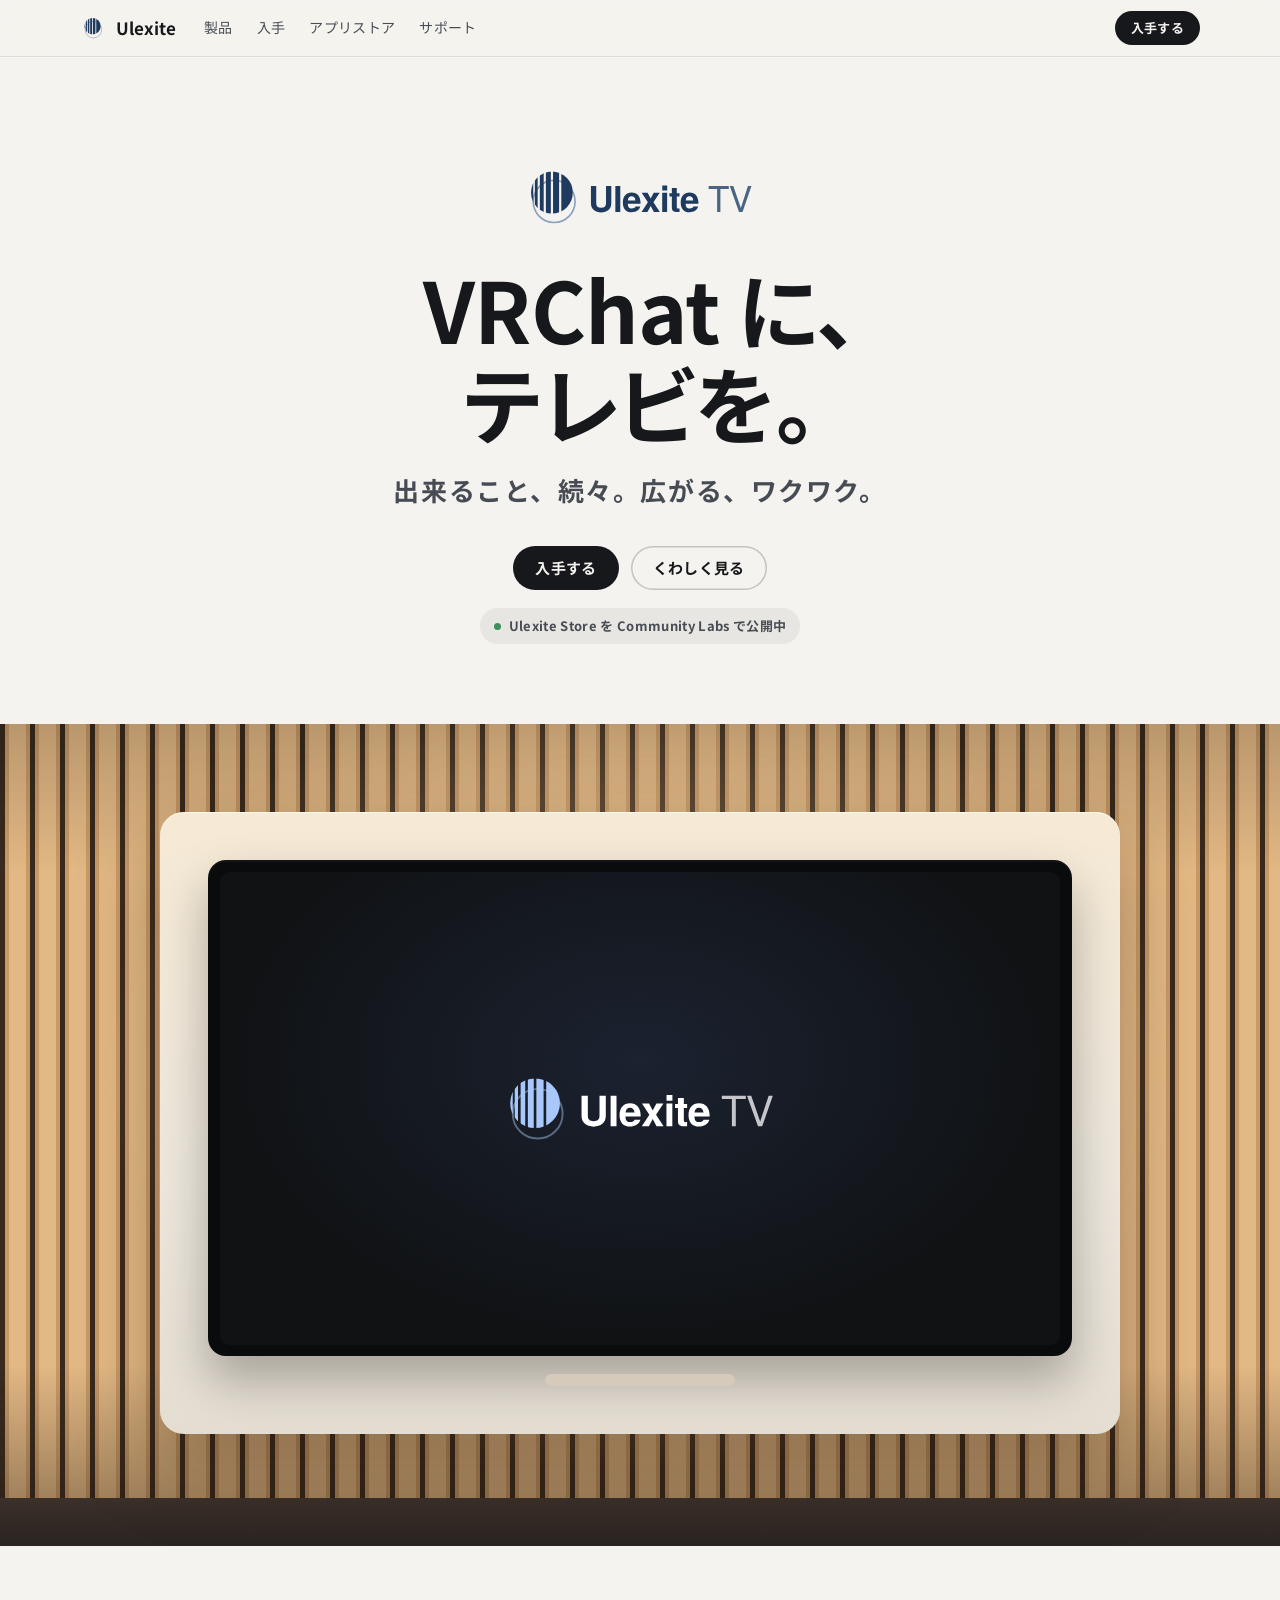
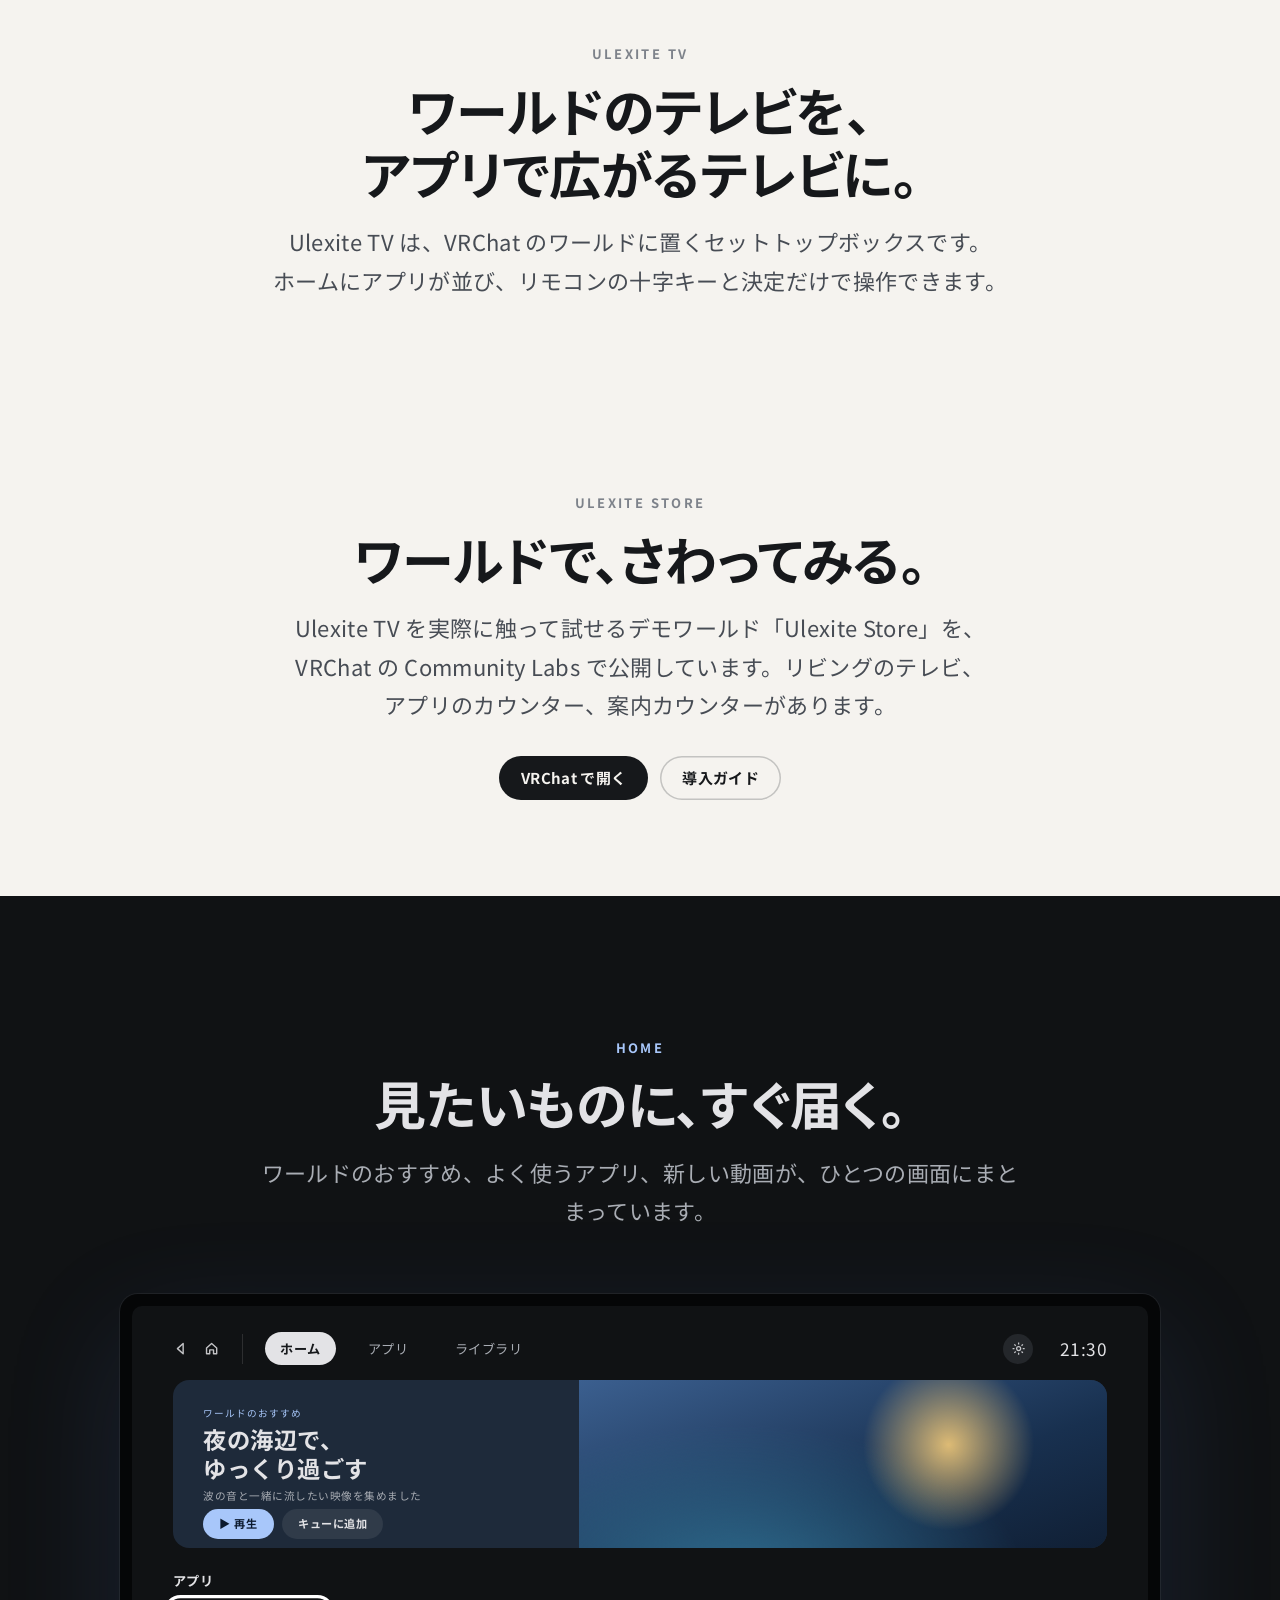
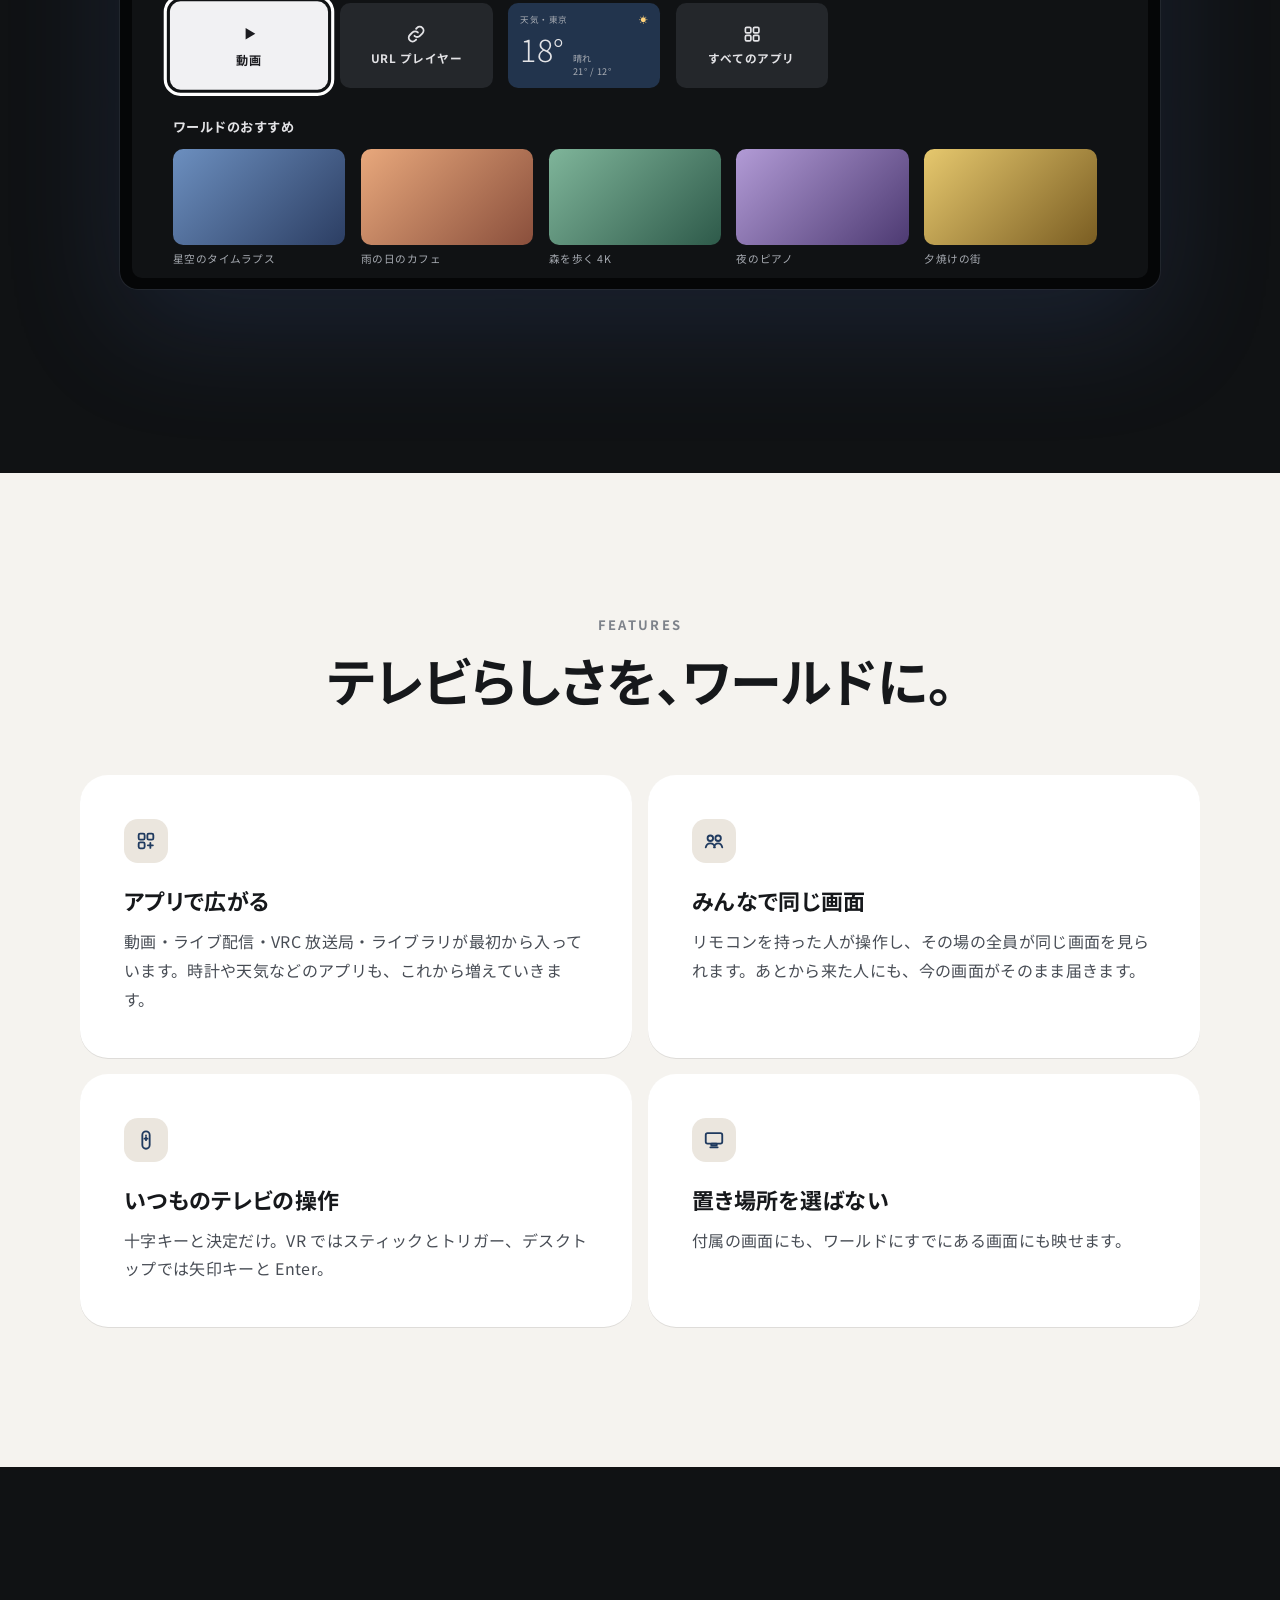
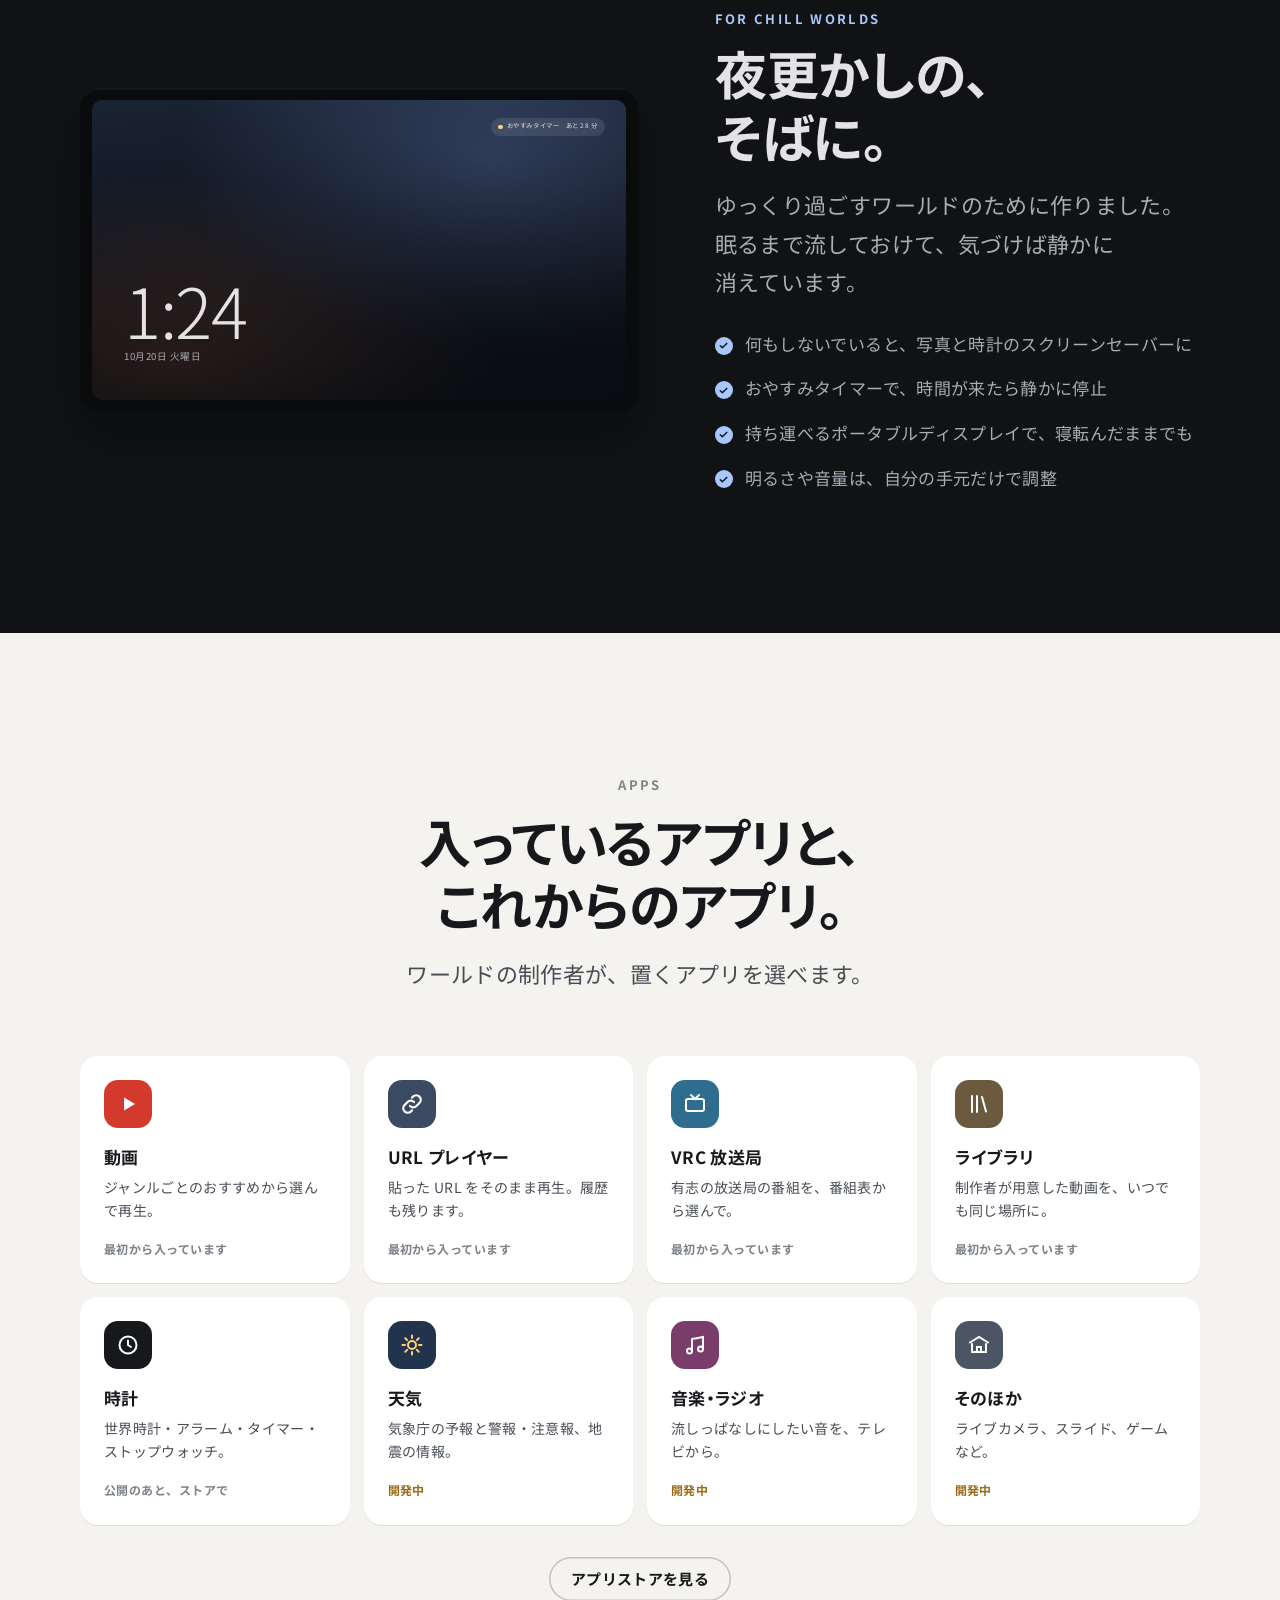
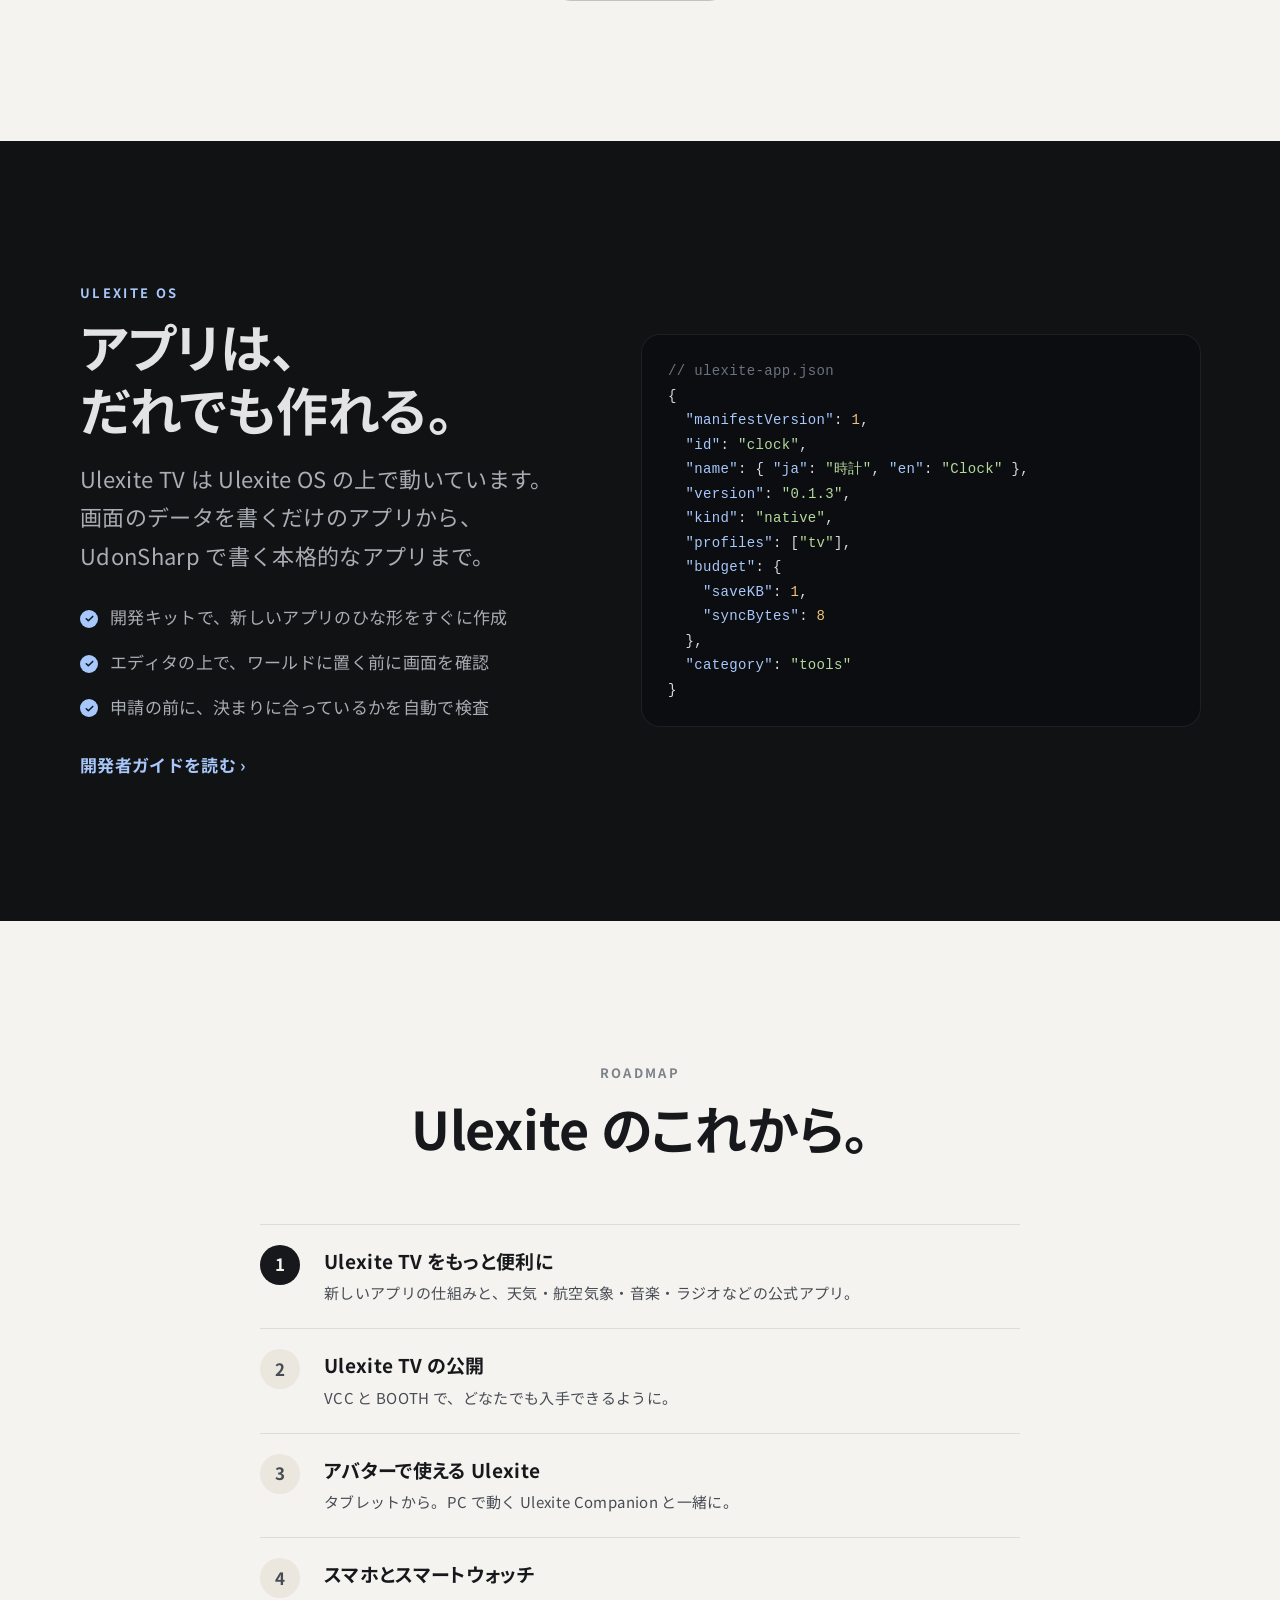
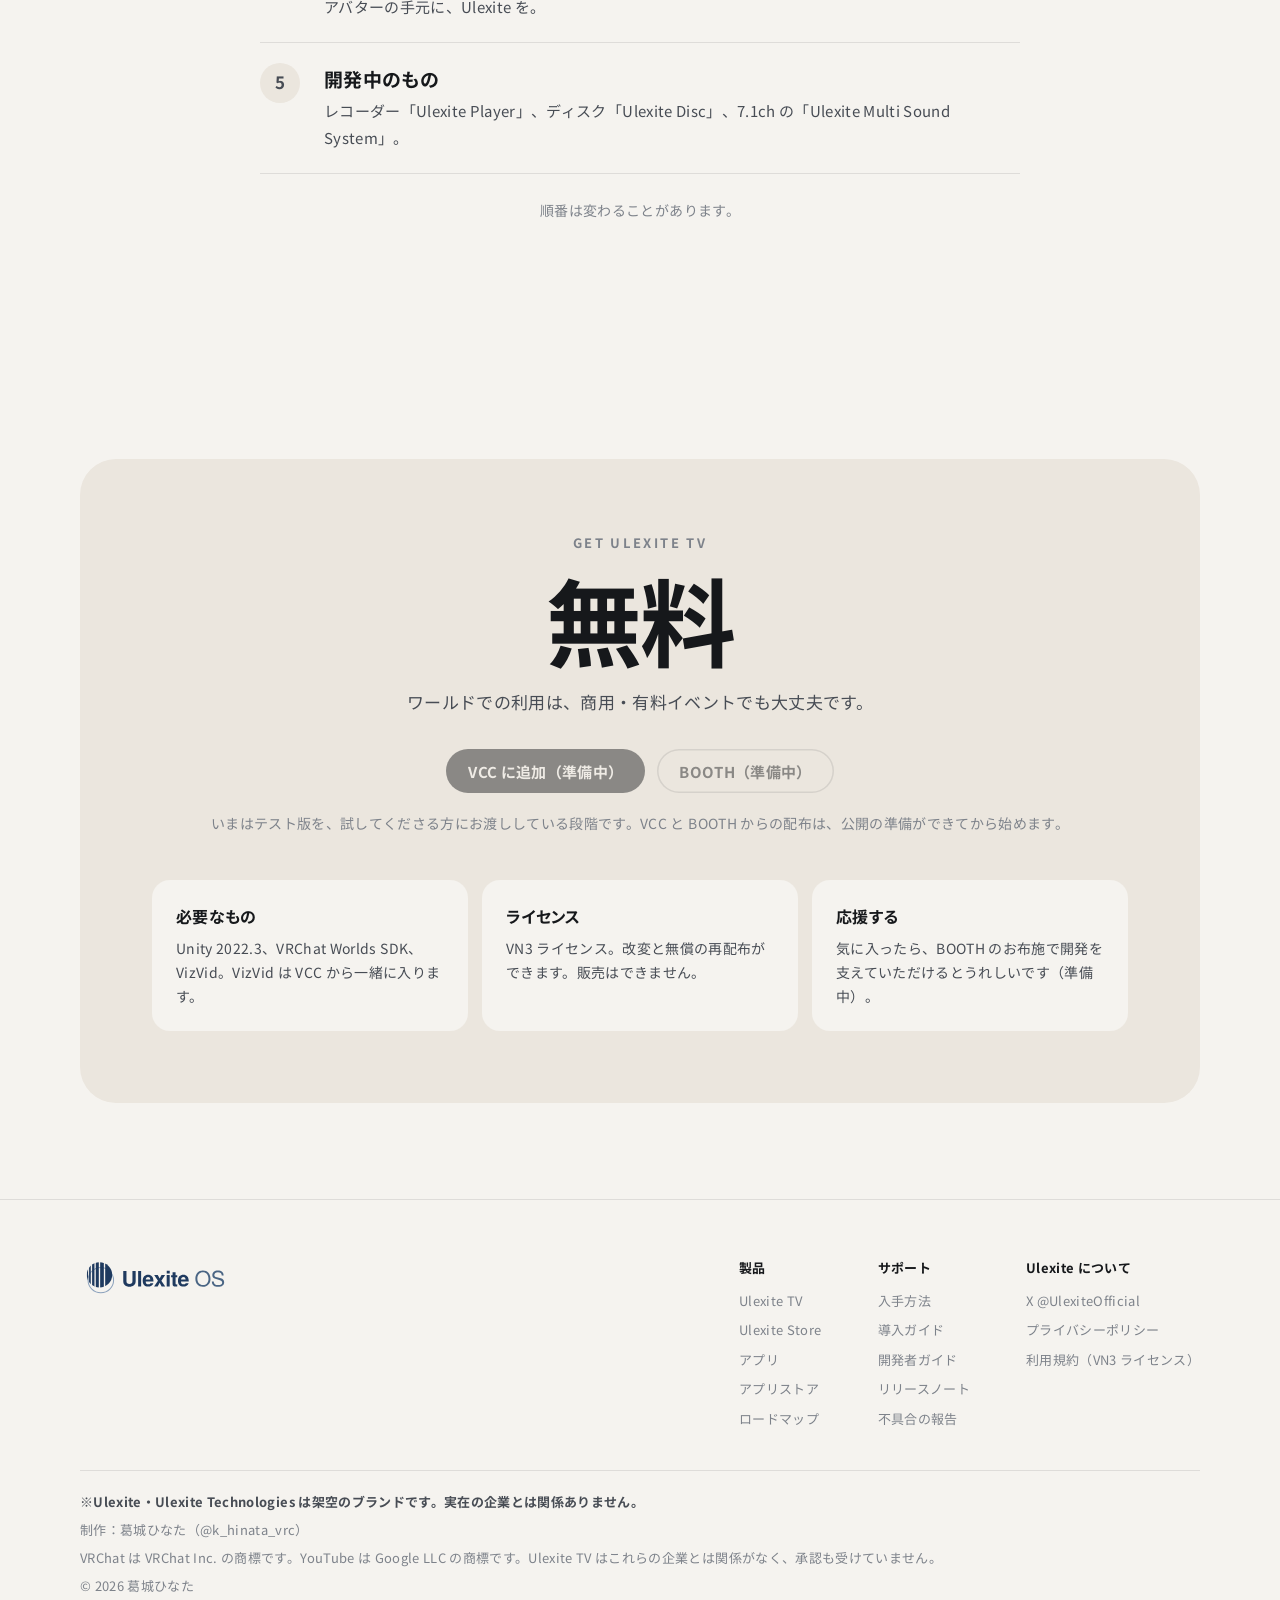
==== commit a88401ff: "サイトの説明を最小限に（重複と見れば分かる説明を削除）" ====
--- a/index.html
+++ b/index.html
@@ -11,8 +11,8 @@
   <meta property="og:description" content="出来ること、続々。広がる、ワクワク。VRChat のワールドに置ける、アプリで広がるテレビ。">
   <meta property="og:type" content="website">
   <link rel="preload" href="assets/fonts/noto-sans-jp-400-base.woff2" as="font" type="font/woff2" crossorigin>
-  <link rel="stylesheet" href="assets/css/fonts.css">
-  <link rel="stylesheet" href="assets/css/site.css">
+  <link rel="stylesheet" href="assets/css/fonts.css?v=20261023a">
+  <link rel="stylesheet" href="assets/css/site.css?v=20261023a">
   <link rel="canonical" href="https://thesilver0913.github.io/ulexite/">
   <meta property="og:site_name" content="Ulexite">
   <meta property="og:url" content="https://thesilver0913.github.io/ulexite/">
@@ -77,7 +77,7 @@
       <div class="section__head reveal" style="margin-bottom:0">
         <p class="eyebrow">Ulexite TV</p>
         <h2 class="headline">ワールドのテレビを、<br>アプリで広がるテレビに。</h2>
-        <p class="lead">Ulexite TV は、VRChat のワールドに置くセットトップボックスです。ホームにアプリが並び、リモコンの十字キーと決定だけで操作できます。動画を見るのも、天気を確かめるのも、いつものテレビと同じ感覚で。</p>
+        <p class="lead">Ulexite TV は、VRChat のワールドに置くセットトップボックスです。ホームにアプリが並び、リモコンの十字キーと決定だけで操作できます。</p>
       </div>
     </div>
   </section>
@@ -88,7 +88,7 @@
       <div class="section__head reveal" style="margin-bottom:0">
         <p class="eyebrow">Ulexite Store</p>
         <h2 class="headline">ワールドで、さわってみる。</h2>
-        <p class="lead">Ulexite TV を実際に触って試せるデモワールド「Ulexite Store」を、VRChat の Community Labs で公開しています。リビングのテレビ、アプリのカウンター、案内カウンターがあります。下のボタンから、VRChat で開けます。</p>
+        <p class="lead">Ulexite TV を実際に触って試せるデモワールド「Ulexite Store」を、VRChat の Community Labs で公開しています。リビングのテレビ、アプリのカウンター、案内カウンターがあります。</p>
         <div class="hero__actions">
           <a class="btn btn--primary" href="https://vrchat.com/home/world/wrld_aeeca037-b839-4343-af76-f7ad958c8e34/info" target="_blank" rel="noopener">VRChat で開く</a>
           <a class="btn btn--ghost" href="guide/index.html">導入ガイド</a>
@@ -103,7 +103,7 @@
       <div class="section__head reveal">
         <p class="eyebrow">Home</p>
         <h2 class="headline">見たいものに、すぐ届く。</h2>
-        <p class="lead">離れた場所からでも見やすい大きな文字と、迷わない並び。ワールドのおすすめ、よく使うアプリ、新しい動画がひとつの画面にまとまっています。</p>
+        <p class="lead">ワールドのおすすめ、よく使うアプリ、新しい動画が、ひとつの画面にまとまっています。</p>
       </div>
 
       <div class="showcase reveal">
@@ -189,12 +189,12 @@
         <article class="feature reveal">
           <div class="feature__icon"><svg viewBox="0 0 24 24" fill="none" stroke="currentColor" stroke-width="2" stroke-linecap="round" stroke-linejoin="round"><rect x="8" y="2.5" width="8" height="19" rx="4"/><path d="M12 7v0M10.3 10.5h3.4M12 8.8v3.4"/></svg></div>
           <h3>いつものテレビの操作</h3>
-          <p>十字キーと決定だけ。VR ではスティックとトリガー、デスクトップでは矢印キーと Enter。初めてでも迷いません。</p>
+          <p>十字キーと決定だけ。VR ではスティックとトリガー、デスクトップでは矢印キーと Enter。</p>
         </article>
         <article class="feature reveal">
           <div class="feature__icon"><svg viewBox="0 0 24 24" fill="none" stroke="currentColor" stroke-width="2" stroke-linejoin="round"><rect x="3" y="4.5" width="18" height="11.5" rx="2"/><path d="M8 20h8" stroke-linecap="round"/><rect x="9" y="16" width="6" height="2.2" rx=".6"/></svg></div>
           <h3>置き場所を選ばない</h3>
-          <p>付属の画面にも、ワールドにすでにある画面にも映せます。箱を置いて、つなぐだけです。</p>
+          <p>付属の画面にも、ワールドにすでにある画面にも映せます。</p>
         </article>
       </div>
     </div>
@@ -432,6 +432,6 @@
     els.forEach(function (e) { io.observe(e); });
   })();
 </script>
-  <script src="assets/js/nav.js" defer></script>
+  <script src="assets/js/nav.js?v=20261023a" defer></script>
 </body>
 </html>
--- a/assets/css/site.css
+++ b/assets/css/site.css
@@ -515,7 +515,7 @@
 .as-hero .hero__actions { margin-top: 34px; }
 .as-hero__note { margin-top: 24px; font-size: 13px; color: var(--ink-3); }
 
-.as-band { padding: clamp(64px, 9vw, 108px) 0; }
+.as-band { padding: clamp(64px, 9vw, 108px) 0; scroll-margin-top: 72px; }
 .as-band--white { background: #fff; }
 .as-band--dark { background: var(--night); color: var(--on-night); }
 .as-band--dark .eyebrow { color: var(--accent); }
@@ -564,6 +564,110 @@
   .as-card { min-height: 0; }
 }
 
+/* ---------- アプリストア（カタログ） ---------- */
+.store-hero { padding: clamp(56px, 7vw, 88px) 0 0; }
+.store-hero__top { display: flex; align-items: flex-start; justify-content: space-between; gap: 24px; flex-wrap: wrap; }
+.store-hero__title { margin: 10px 0 0; font-size: clamp(40px, 5.4vw, 64px); line-height: 1.08; letter-spacing: -.03em; }
+.store-hero__lead { max-width: 640px; margin: 16px 0 0; font-size: clamp(16px, 1.8vw, 19px); line-height: 1.8; color: var(--ink-2); }
+.store-badge { display: inline-flex; align-items: center; margin-top: 8px; padding: 8px 14px; border-radius: 999px; background: rgba(22,24,27,.06); color: var(--ink-2); font-size: 13px; font-weight: 600; white-space: nowrap; }
+.store-tabs { display: flex; gap: 30px; margin-top: 34px; border-bottom: 1px solid var(--line); overflow-x: auto; }
+.store-tabs a { flex: none; padding: 14px 0; font-size: 15px; font-weight: 600; color: var(--ink-3); text-decoration: none; border-bottom: 2px solid transparent; white-space: nowrap; }
+.store-tabs a.is-current { color: var(--ink); border-color: var(--ink); }
+.store-section { padding: clamp(48px, 6vw, 76px) 0; scroll-margin-top: 72px; }
+.store-section--soft { background: #fff; }
+.store-section__head { display: flex; align-items: flex-end; justify-content: space-between; gap: 16px; margin-bottom: 24px; }
+.store-section__head h2 { margin: 0; font-size: clamp(24px, 3vw, 36px); line-height: 1.2; letter-spacing: -.02em; }
+.store-section__head p { margin: 6px 0 0; font-size: 14px; color: var(--ink-2); }
+.store-section__head a { font-size: 14px; font-weight: 600; color: var(--accent-ink); text-decoration: none; white-space: nowrap; }
+.store-section__head a:hover { text-decoration: underline; text-underline-offset: 4px; }
+
+.store-feature { display: grid; grid-template-columns: 1.1fr .9fr; min-height: 360px; border-radius: 32px; overflow: hidden; background: linear-gradient(135deg, #1b2a41, #0c1a2e); color: #fff; text-decoration: none; }
+.store-feature:hover .store-feature__icon { transform: scale(1.03); }
+.store-feature__copy { display: flex; flex-direction: column; align-items: flex-start; justify-content: center; padding: clamp(32px, 5vw, 56px); }
+.store-feature__eyebrow { margin: 0 0 14px; font-size: 11px; letter-spacing: .14em; text-transform: uppercase; font-weight: 700; color: #a8c7fa; }
+.store-feature h3 { margin: 0; font-size: clamp(40px, 5vw, 64px); line-height: 1.05; letter-spacing: -.03em; }
+.store-feature p { margin: 14px 0 0; max-width: 40ch; font-size: 15px; line-height: 1.8; color: rgba(255,255,255,.78); }
+.store-feature .store-pill { margin-top: 22px; }
+.store-feature__art { display: grid; place-items: center; padding: 32px; background: radial-gradient(circle at 30% 20%, rgba(255,255,255,.16), transparent 55%); }
+.store-feature__icon { width: clamp(110px, 14vw, 160px); height: clamp(110px, 14vw, 160px); border-radius: 36px; background: #d33a2c; display: grid; place-items: center; color: #fff; box-shadow: 0 24px 60px rgba(0,0,0,.35); transition: transform .2s ease; }
+.store-feature__icon svg { width: 54%; height: 54%; }
+.store-feature__icon img { width: 54%; height: 54%; object-fit: contain; }
+.store-feature-row { display: grid; grid-template-columns: minmax(0, 1.65fr) minmax(260px, .85fr); gap: 18px; }
+.store-feature-row.is-single { grid-template-columns: 1fr; }
+.store-side { display: flex; flex-direction: column; align-items: flex-start; min-height: 360px; padding: 28px; border-radius: 32px; color: #fff; text-decoration: none; overflow: hidden; transition: transform .2s ease; }
+.store-side:hover { transform: translateY(-2px); }
+.store-side__eyebrow { font-size: 11px; font-weight: 700; letter-spacing: .14em; text-transform: uppercase; color: rgba(255,255,255,.6); }
+.store-side__icon { width: 64px; height: 64px; border-radius: 18px; background: rgba(255,255,255,.14); display: grid; place-items: center; margin: 22px 0; }
+.store-side__icon img { width: 32px; height: 32px; object-fit: contain; }
+.store-side h3 { margin: 0; font-size: clamp(24px, 2.6vw, 32px); line-height: 1.15; letter-spacing: -.02em; }
+.store-side p { margin: 10px 0 0; font-size: 14px; line-height: 1.7; color: rgba(255,255,255,.78); }
+.store-side__more { margin-top: auto; padding-top: 24px; font-size: 14px; font-weight: 600; color: #fff; }
+@media (max-width: 1000px) {
+  .store-feature-row { grid-template-columns: 1fr; }
+  .store-side { min-height: 240px; }
+}
+
+.store-grid { display: grid; grid-template-columns: repeat(4, minmax(0, 1fr)); gap: 18px; }
+.store-row { display: grid; grid-auto-flow: column; grid-auto-columns: minmax(270px, 1fr); gap: 18px; overflow-x: auto; padding-bottom: 10px; scroll-snap-type: x mandatory; }
+.store-row .store-card { scroll-snap-align: start; }
+.store-row::-webkit-scrollbar { height: 8px; }
+.store-row::-webkit-scrollbar-thumb { background: rgba(22,24,27,.15); border-radius: 999px; }
+.store-card { display: flex; flex-direction: column; min-height: 210px; padding: 22px; border-radius: 24px; background: #f5f5f7; text-decoration: none; color: inherit; transition: transform .15s ease, background-color .15s ease; }
+.store-card:hover { transform: translateY(-2px); background: #efeff2; }
+.store-card__icon { width: 56px; height: 56px; border-radius: 16px; display: grid; place-items: center; color: #fff; margin-bottom: 18px; }
+.store-card__icon svg { width: 28px; height: 28px; }
+.store-card__icon img { width: 28px; height: 28px; object-fit: contain; }
+.store-card h3 { margin: 0; font-size: 18px; line-height: 1.35; }
+.store-card p { margin: 6px 0 0; font-size: 13px; line-height: 1.7; color: var(--ink-2); }
+.store-card__meta { margin-top: auto; padding-top: 16px; display: flex; align-items: center; justify-content: space-between; gap: 8px; }
+.store-card__cat { font-size: 12px; color: var(--ink-3); }
+.store-pill { display: inline-flex; align-items: center; padding: 5px 11px; border-radius: 999px; background: rgba(22,24,27,.08); color: var(--ink-2); font-size: 11px; font-weight: 600; white-space: nowrap; }
+.store-pill--soon { background: rgba(154,106,23,.12); color: #8a5d12; }
+.store-pill--dark { background: rgba(255,255,255,.16); color: #fff; }
+
+.store-cats { display: grid; grid-template-columns: repeat(3, minmax(0, 1fr)); gap: 12px; }
+.store-cat { display: flex; align-items: center; gap: 14px; padding: 18px 20px; border-radius: 18px; background: #f5f5f7; text-decoration: none; color: var(--ink); }
+.store-cat__icon { width: 42px; height: 42px; border-radius: 12px; display: grid; place-items: center; color: #fff; flex: none; }
+.store-cat__icon svg { width: 21px; height: 21px; }
+.store-cat strong { font-size: 15px; }
+.store-cat small { margin-left: auto; font-size: 12px; color: var(--ink-3); }
+
+.store-loading { grid-column: 1 / -1; padding: 24px 0; color: var(--ink-3); font-size: 14px; }
+.store-error { grid-column: 1 / -1; padding: 24px; border-radius: 16px; background: rgba(22,24,27,.04); color: var(--ink-2); font-size: 14px; line-height: 1.8; }
+
+/* ---------- アプリの個別ページ ---------- */
+.app-detail-head { display: flex; align-items: center; gap: clamp(20px, 4vw, 36px); }
+.app-detail-icon { width: clamp(84px, 10vw, 112px); height: clamp(84px, 10vw, 112px); border-radius: 26px; display: grid; place-items: center; flex: none; }
+.app-detail-icon img { width: 54%; height: 54%; object-fit: contain; }
+.app-detail-copy { min-width: 0; }
+.app-detail-copy .page-title { margin-bottom: 8px; }
+.app-detail-copy .badge::before { display: none; }
+.app-detail-download { color: #fff; }
+.app-detail-download:hover { color: #fff; }
+.prose a.app-detail-download,
+.prose a.app-detail-download:hover { color: #fff; }
+.app-detail-hash { margin-top: 16px; font-size: 13px; color: var(--ink-3); }
+.app-detail-hash summary { cursor: pointer; font-weight: 600; color: var(--ink-2); }
+.app-detail-hash code { display: block; margin-top: 8px; font-size: 12px; line-height: 1.7; word-break: break-all; color: var(--ink-3); }
+.app-detail-hash p { margin: 8px 0 0; }
+.app-detail-text { white-space: pre-line; }
+@media (max-width: 600px) {
+  .app-detail-head { align-items: flex-start; flex-direction: column; }
+}
+
+@media (max-width: 1000px) {
+  .store-feature { grid-template-columns: 1fr; }
+  .store-feature__art { padding: 0 32px 40px; }
+  .store-grid { grid-template-columns: repeat(2, minmax(0, 1fr)); }
+  .store-cats { grid-template-columns: repeat(2, minmax(0, 1fr)); }
+}
+@media (max-width: 560px) {
+  .store-grid { grid-template-columns: 1fr; }
+  .store-row { grid-auto-columns: minmax(240px, 82vw); }
+  .store-cats { grid-template-columns: 1fr; }
+  .store-section__head { align-items: flex-start; flex-direction: column; }
+}
+
 /* ---------- 出てくるときの動き ---------- */
 @media (prefers-reduced-motion: no-preference) {
   .reveal { opacity: 0; transform: translateY(24px); transition: opacity .8s ease, transform .8s cubic-bezier(.2,.7,.2,1); }
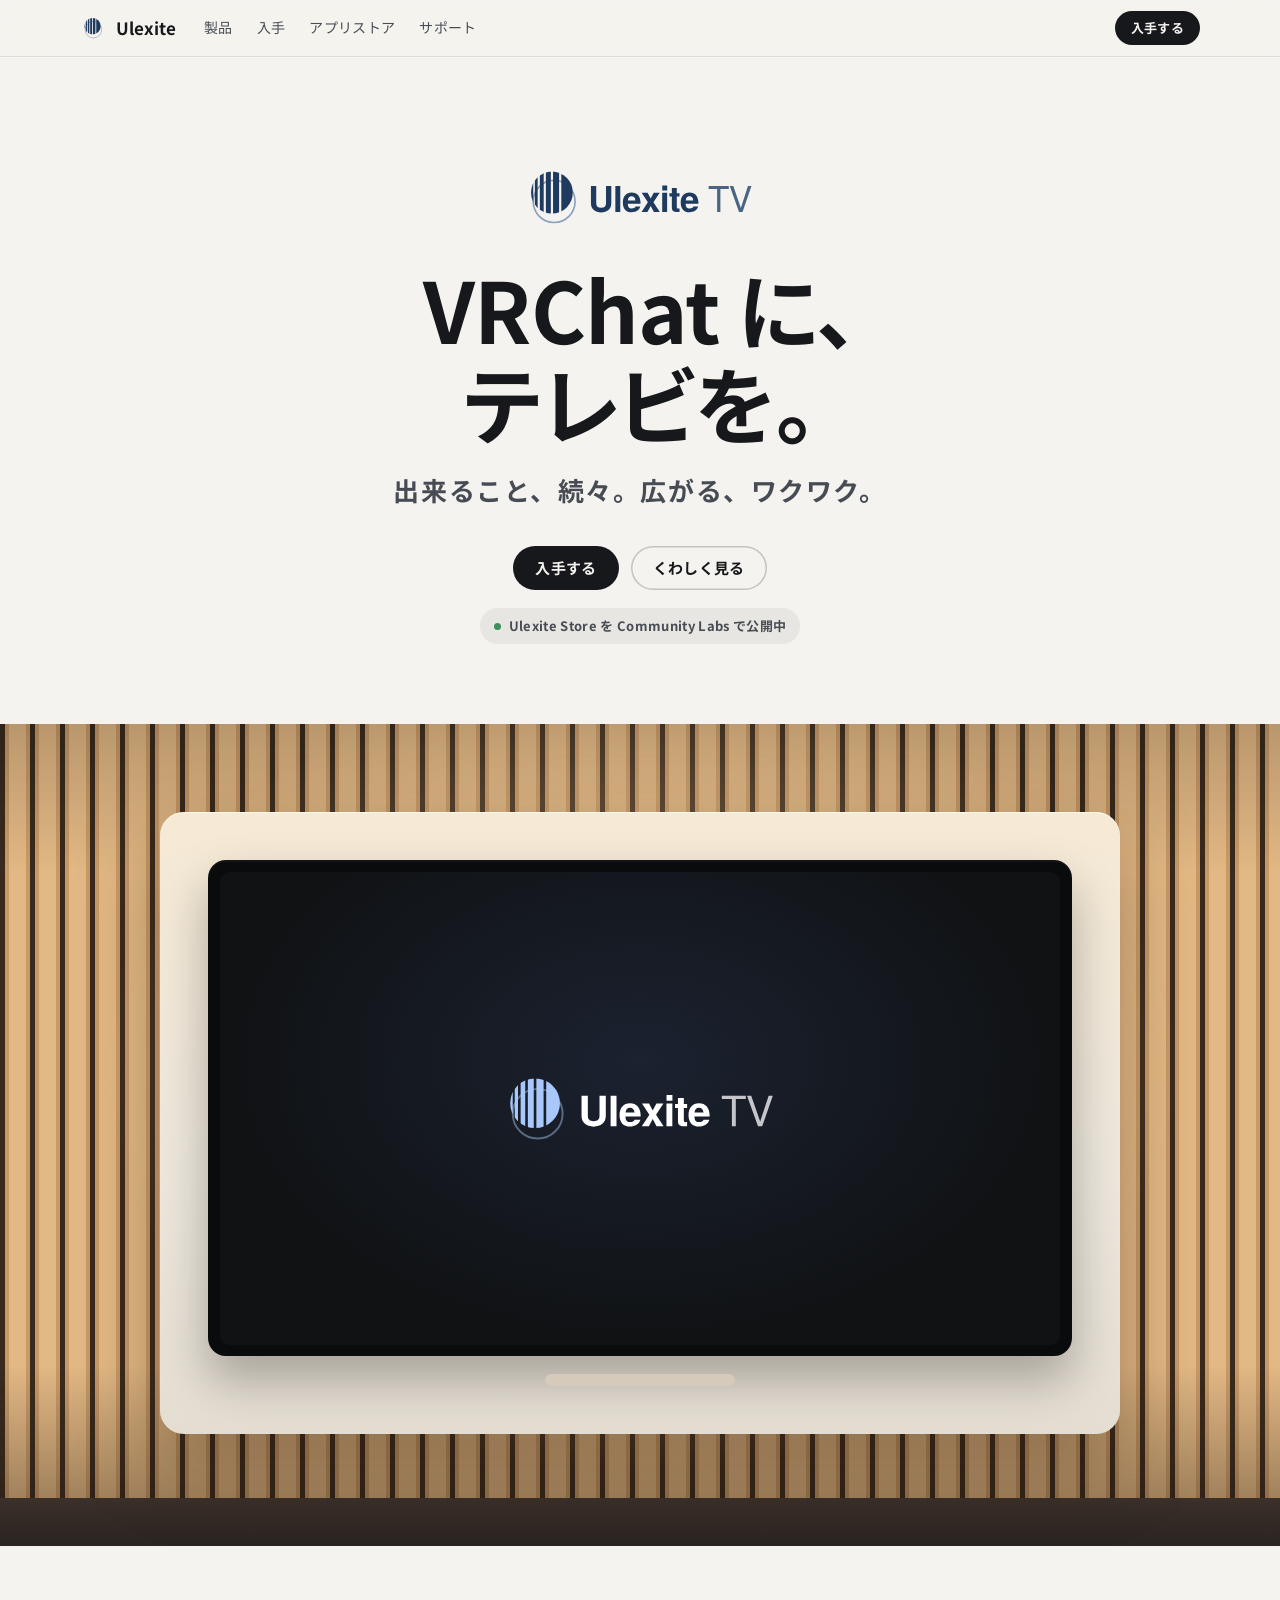
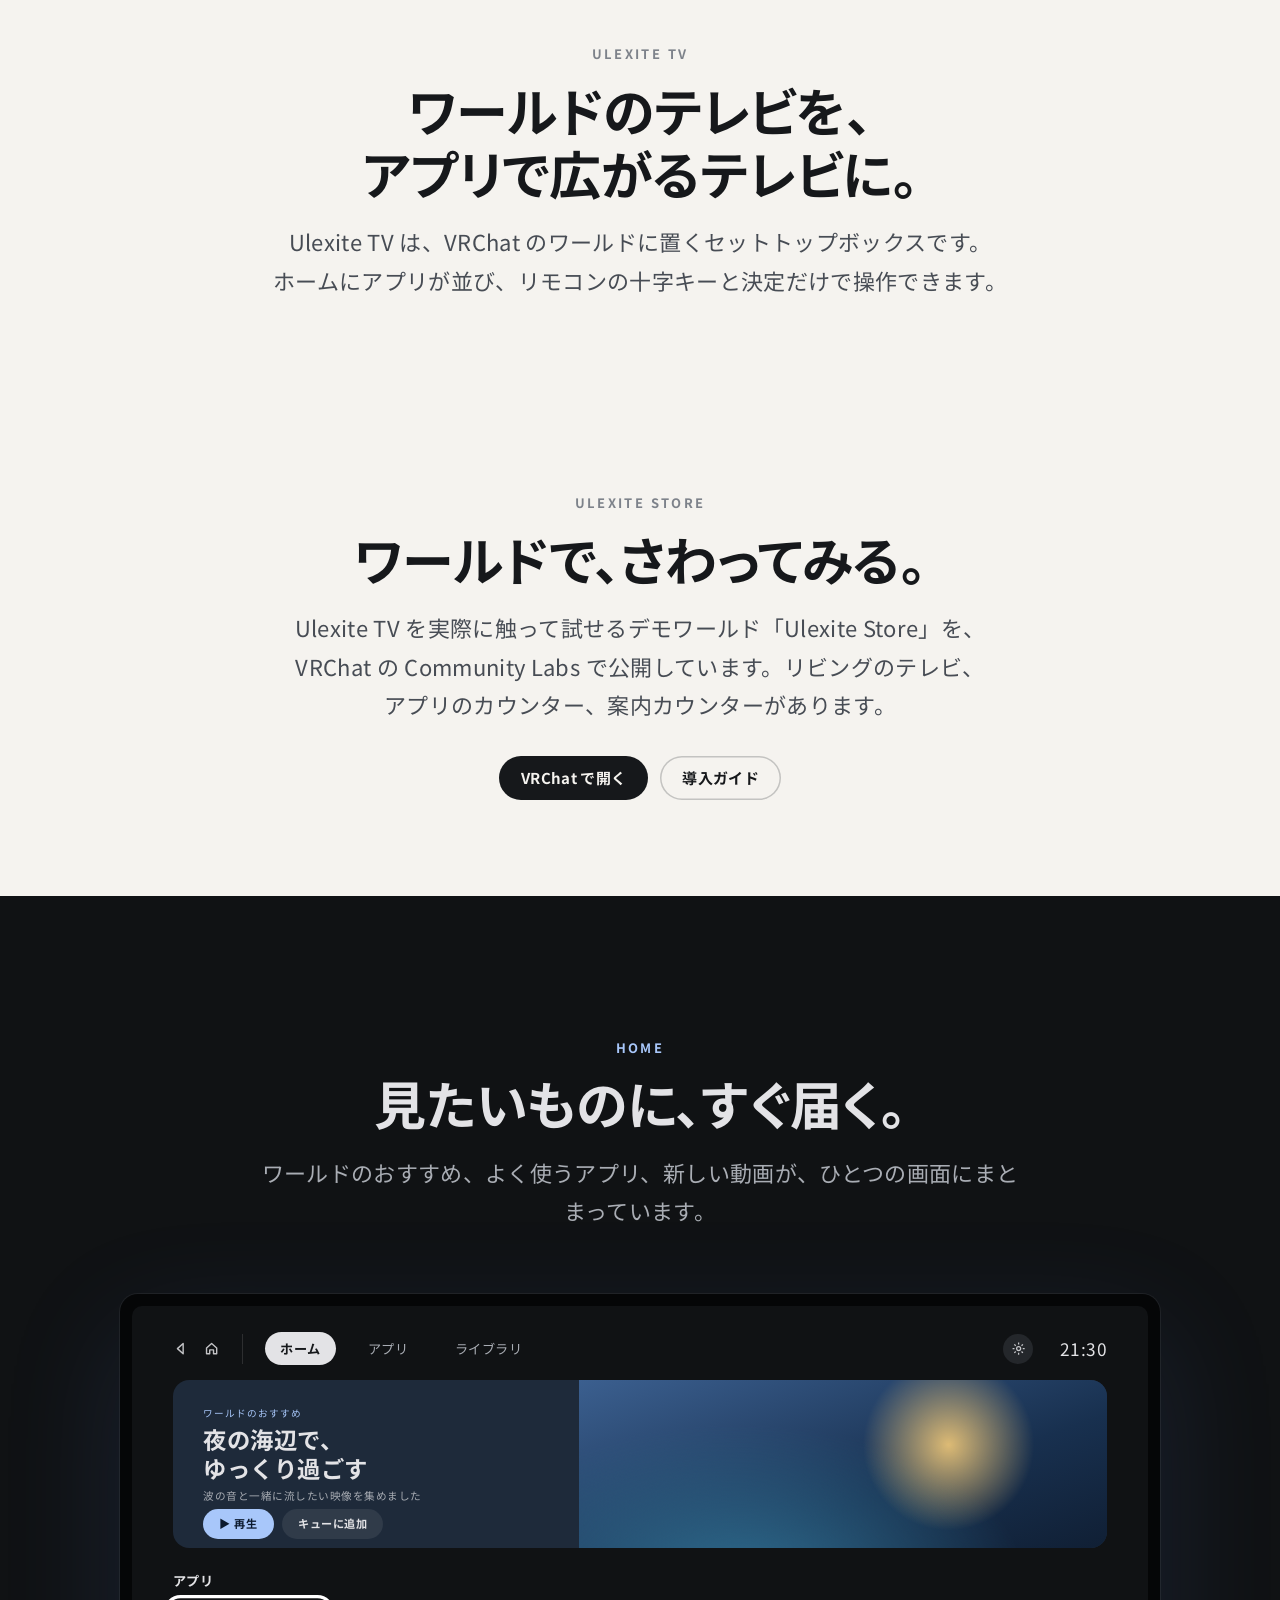
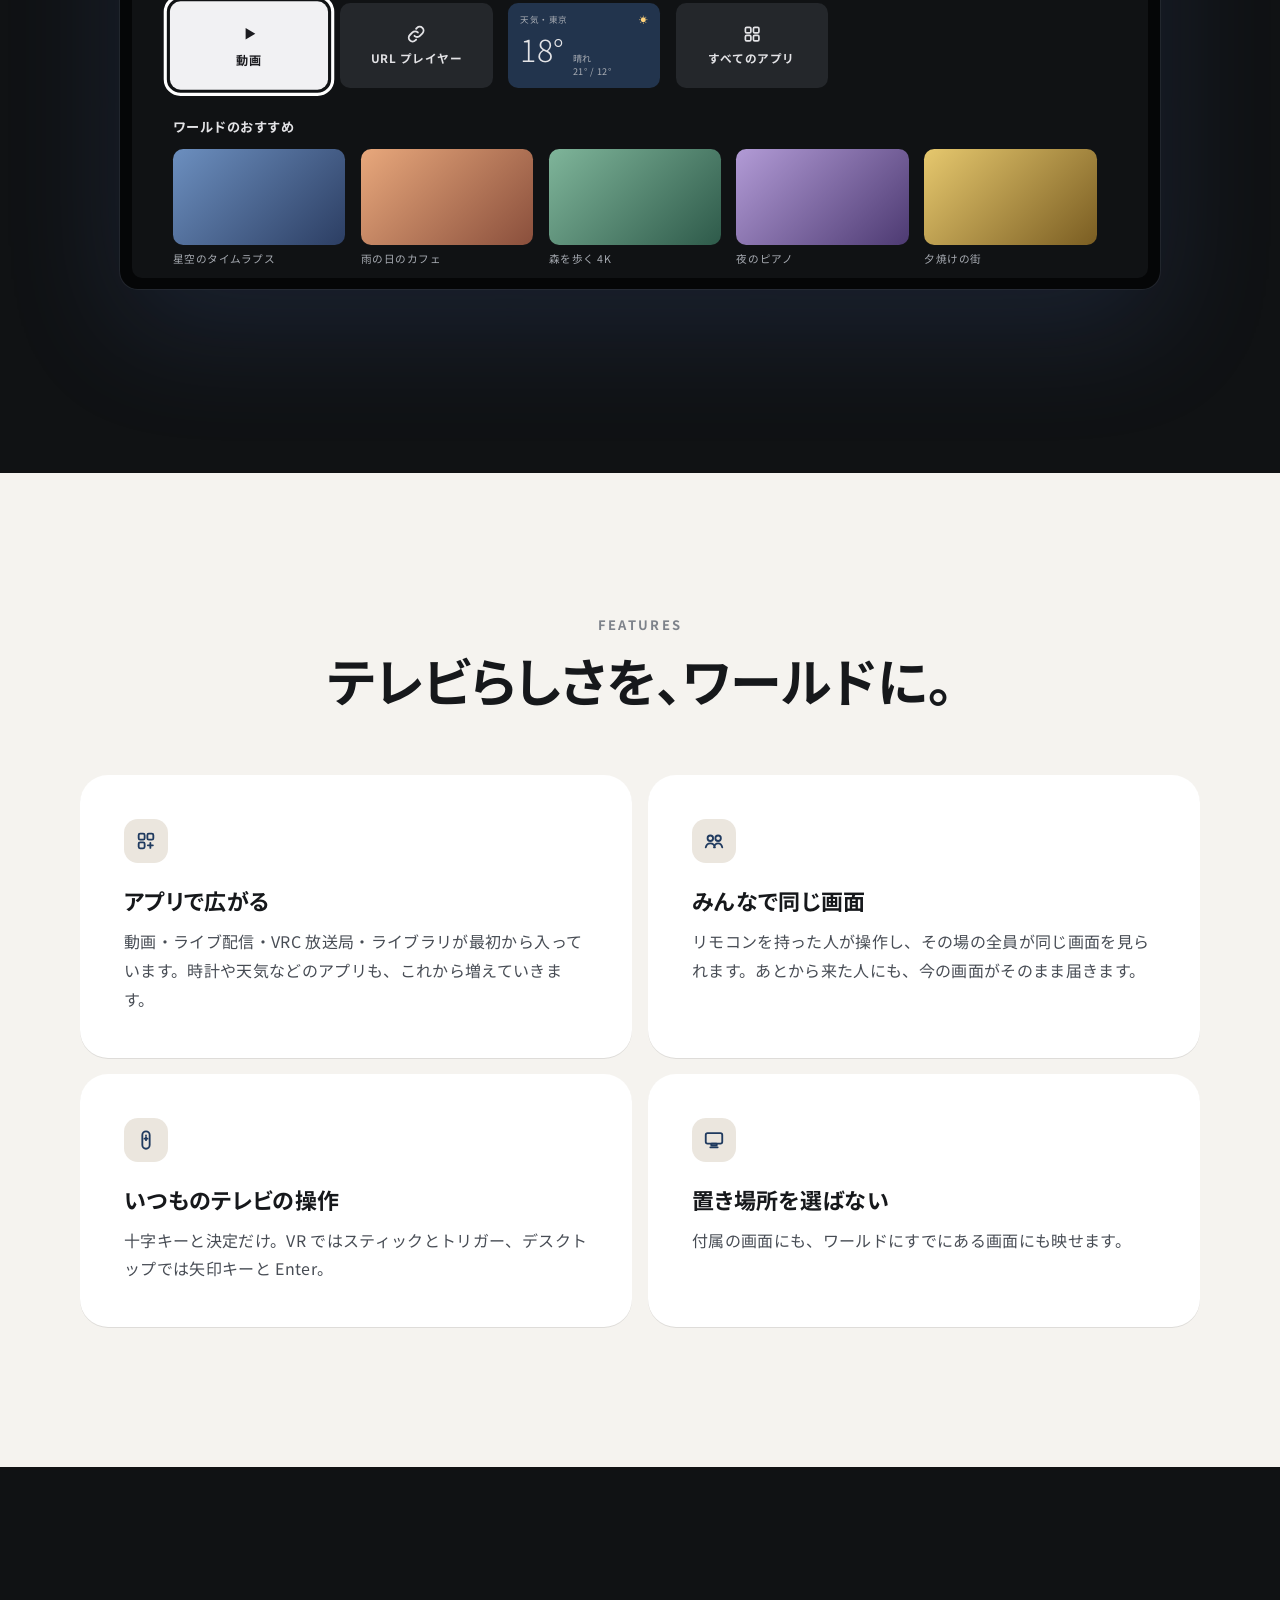
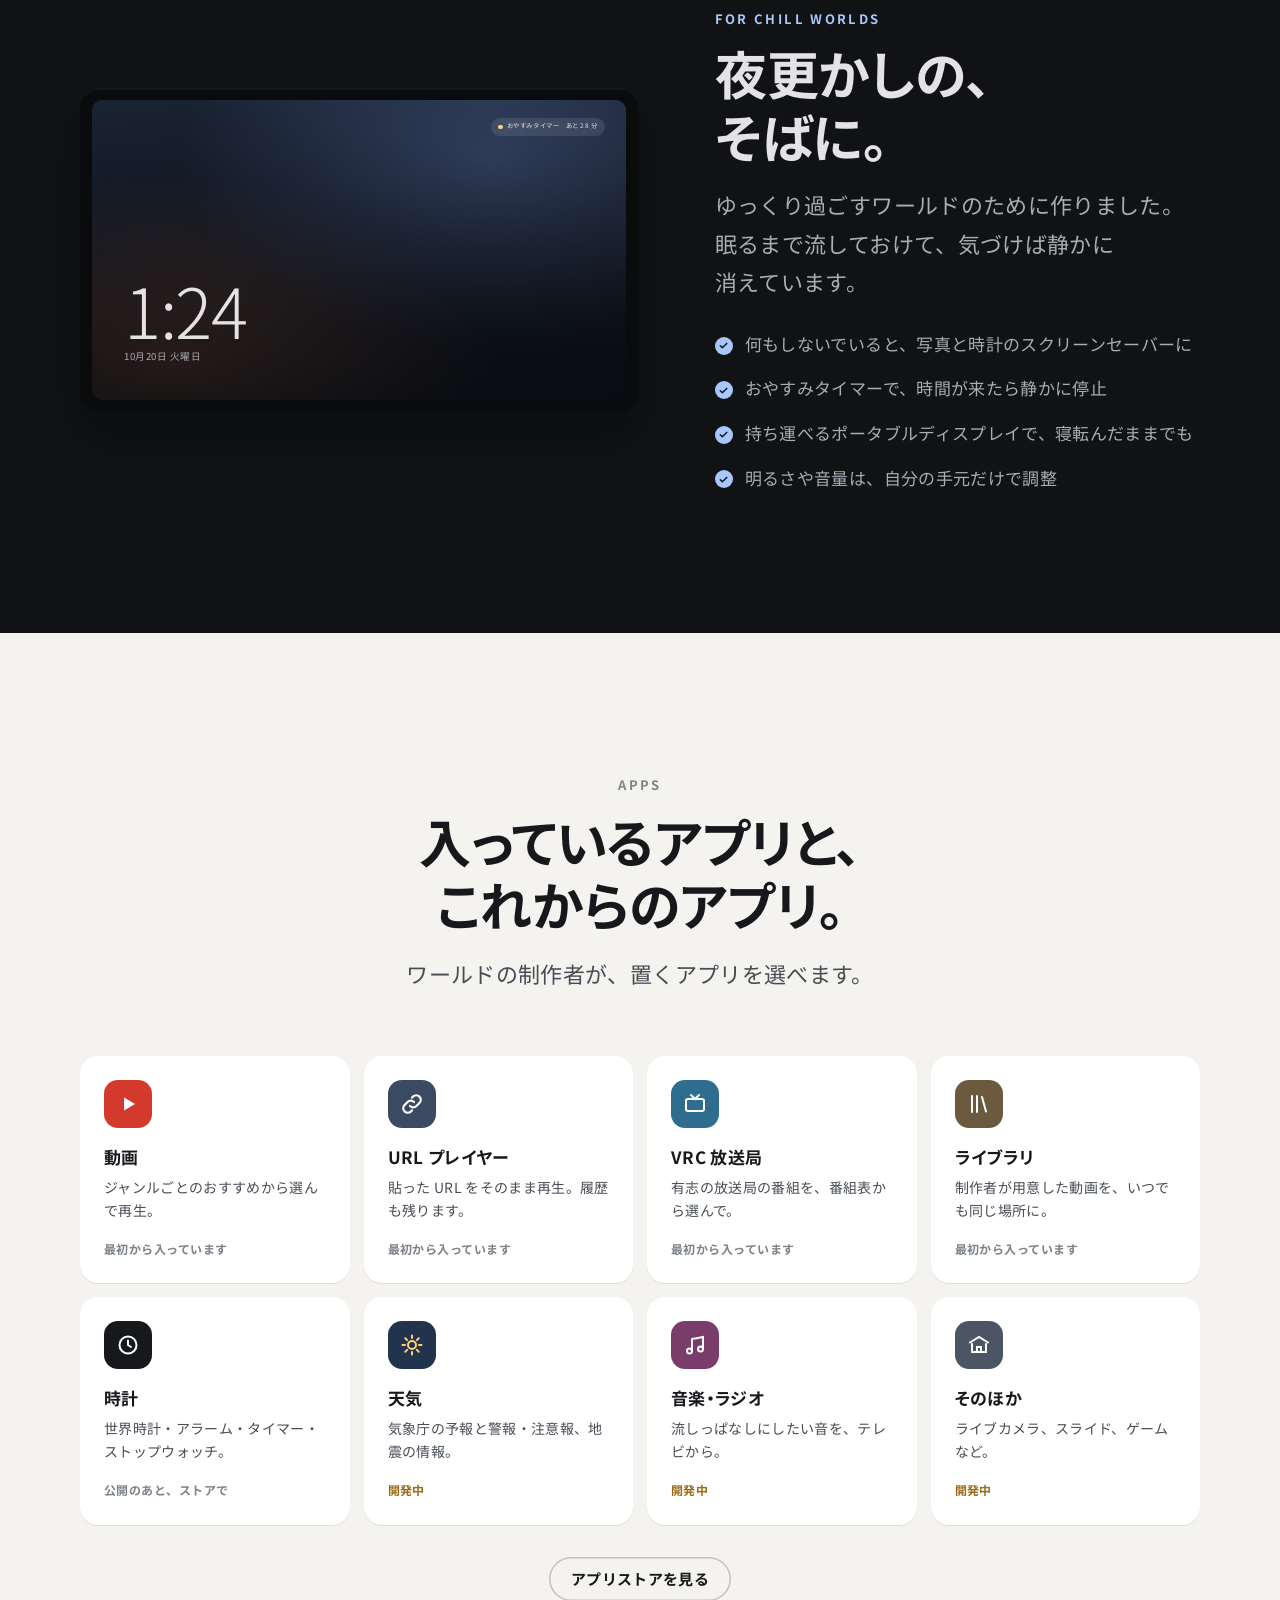
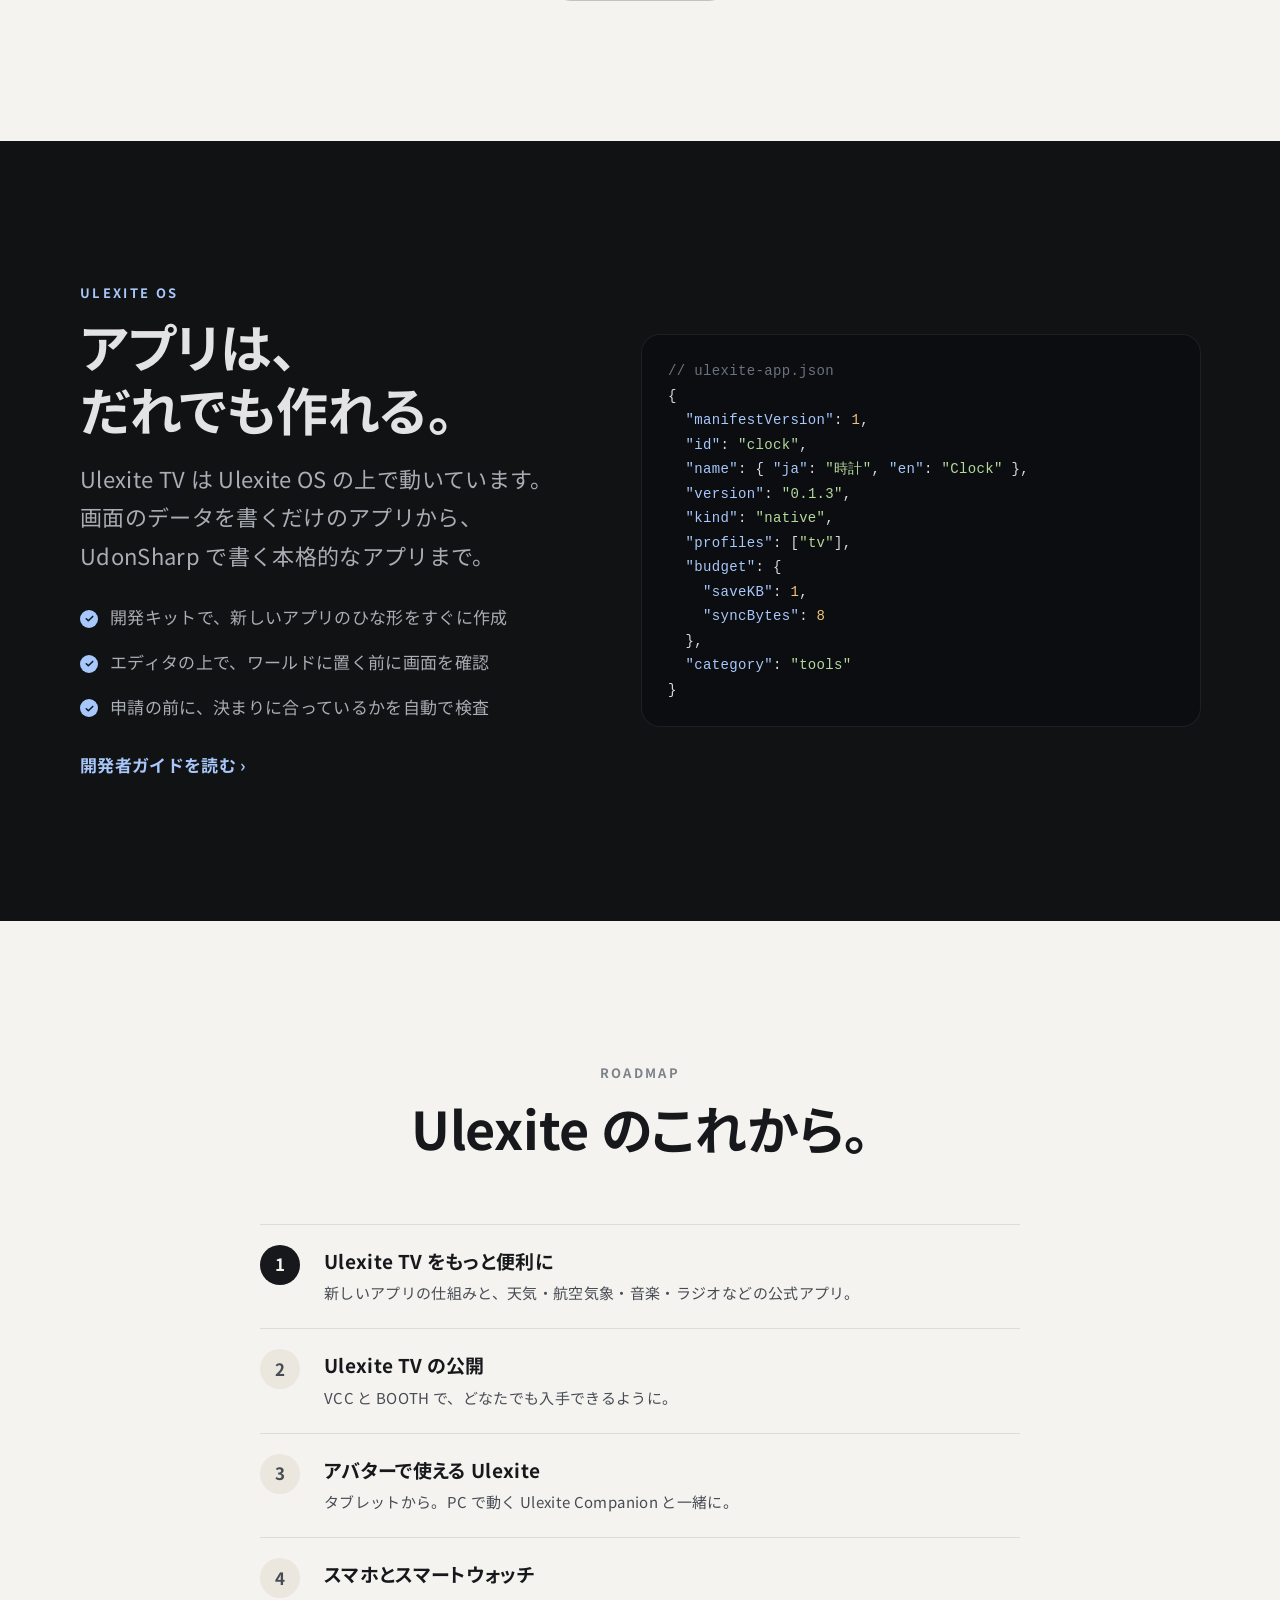
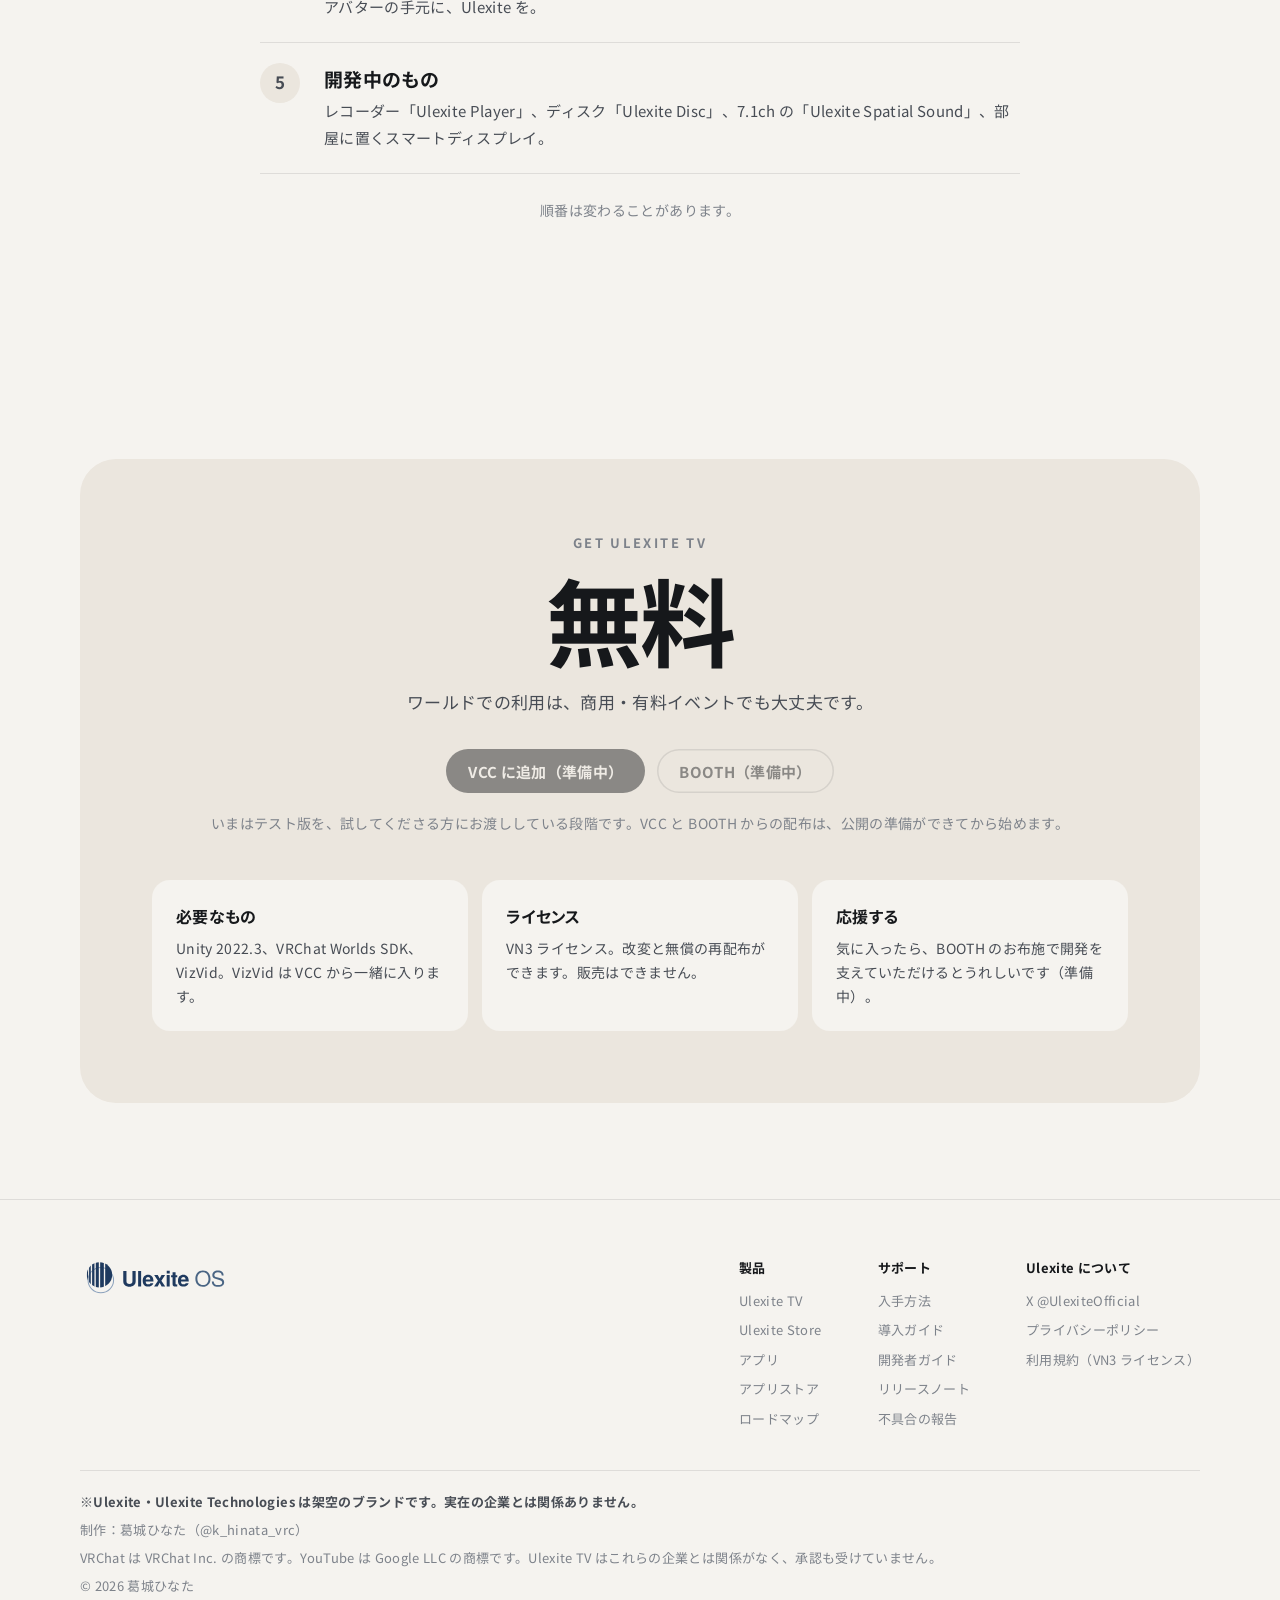
==== commit 7478777d: "公開範囲を Ulexite TV に整理し、アプリ個別ページを現行カタログに更新" ====
--- a/index.html
+++ b/index.html
@@ -11,8 +11,8 @@
   <meta property="og:description" content="出来ること、続々。広がる、ワクワク。VRChat のワールドに置ける、アプリで広がるテレビ。">
   <meta property="og:type" content="website">
   <link rel="preload" href="assets/fonts/noto-sans-jp-400-base.woff2" as="font" type="font/woff2" crossorigin>
-  <link rel="stylesheet" href="assets/css/fonts.css?v=20261023a">
-  <link rel="stylesheet" href="assets/css/site.css?v=20261023a">
+  <link rel="stylesheet" href="assets/css/fonts.css?v=20261026a">
+  <link rel="stylesheet" href="assets/css/site.css?v=20261026a">
   <link rel="canonical" href="https://thesilver0913.github.io/ulexite/">
   <meta property="og:site_name" content="Ulexite">
   <meta property="og:url" content="https://thesilver0913.github.io/ulexite/">
@@ -333,7 +333,7 @@
         <li><h3>Ulexite TV の公開</h3><p>VCC と BOOTH で、どなたでも入手できるように。</p></li>
         <li><h3>アバターで使える Ulexite</h3><p>タブレットから。PC で動く Ulexite Companion と一緒に。</p></li>
         <li><h3>スマホとスマートウォッチ</h3><p>アバターの手元に、Ulexite を。</p></li>
-        <li><h3>開発中のもの</h3><p>レコーダー「Ulexite Player」、ディスク「Ulexite Disc」、7.1ch の「Ulexite Multi Sound System」。</p></li>
+        <li><h3>開発中のもの</h3><p>レコーダー「Ulexite Player」、ディスク「Ulexite Disc」、7.1ch の「Ulexite Spatial Sound」、部屋に置くスマートディスプレイ。</p></li>
       </ol>
       <p class="muted reveal" style="text-align:center;font-size:14px;margin-top:24px">順番は変わることがあります。</p>
     </div>
@@ -432,6 +432,6 @@
     els.forEach(function (e) { io.observe(e); });
   })();
 </script>
-  <script src="assets/js/nav.js?v=20261023a" defer></script>
+  <script src="assets/js/nav.js?v=20261026a" defer></script>
 </body>
 </html>
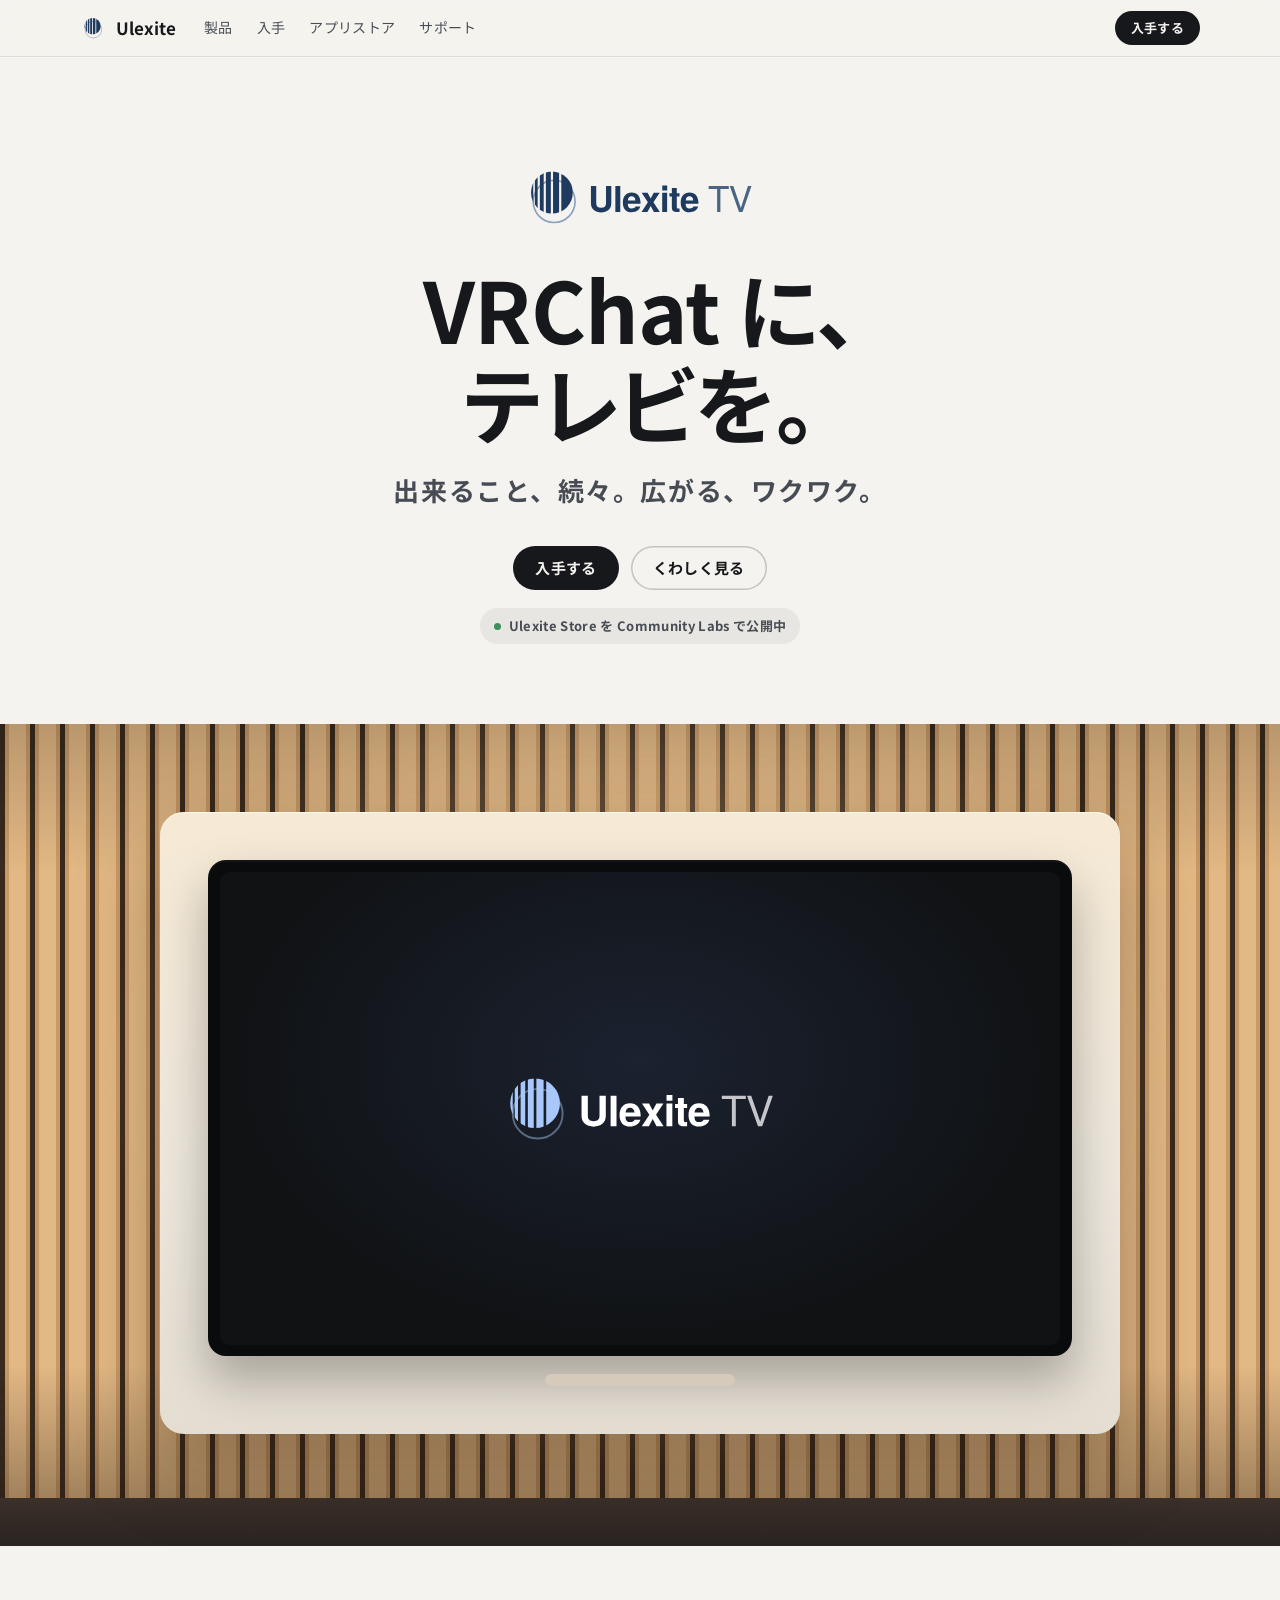
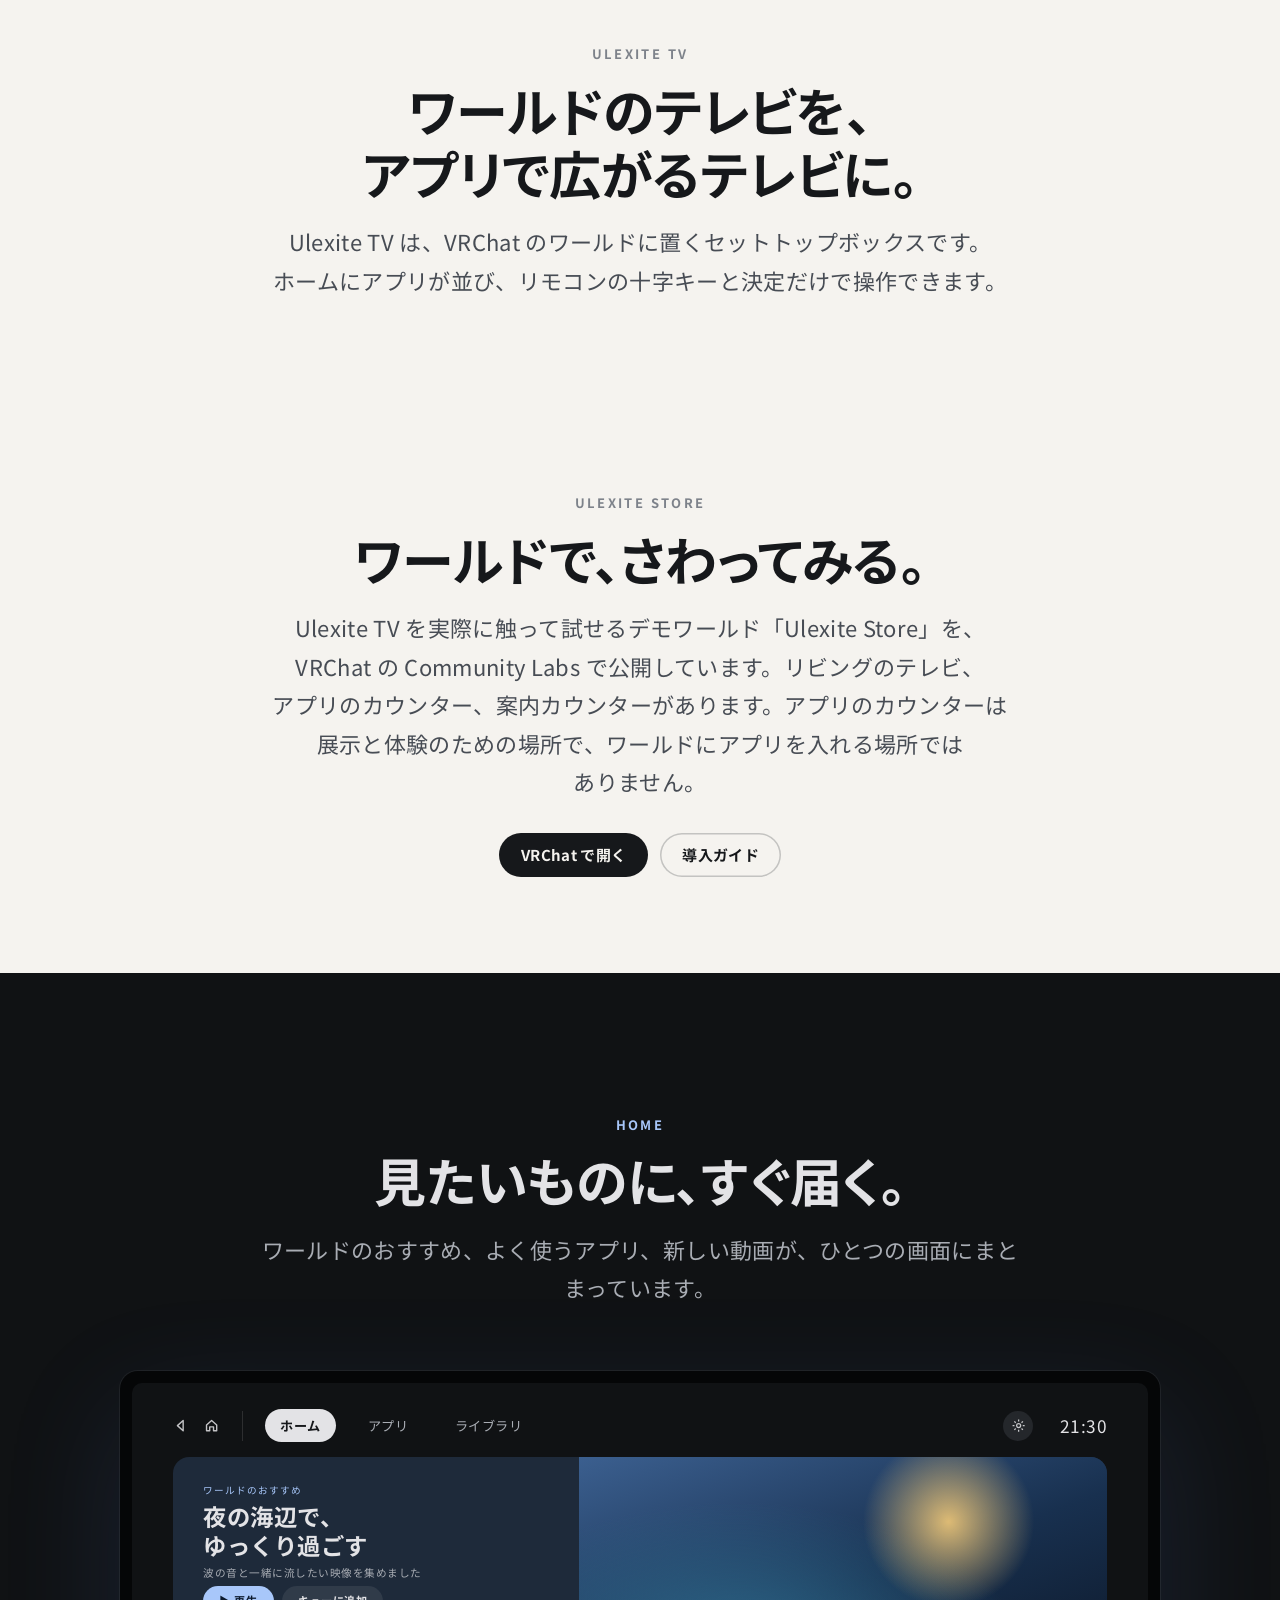
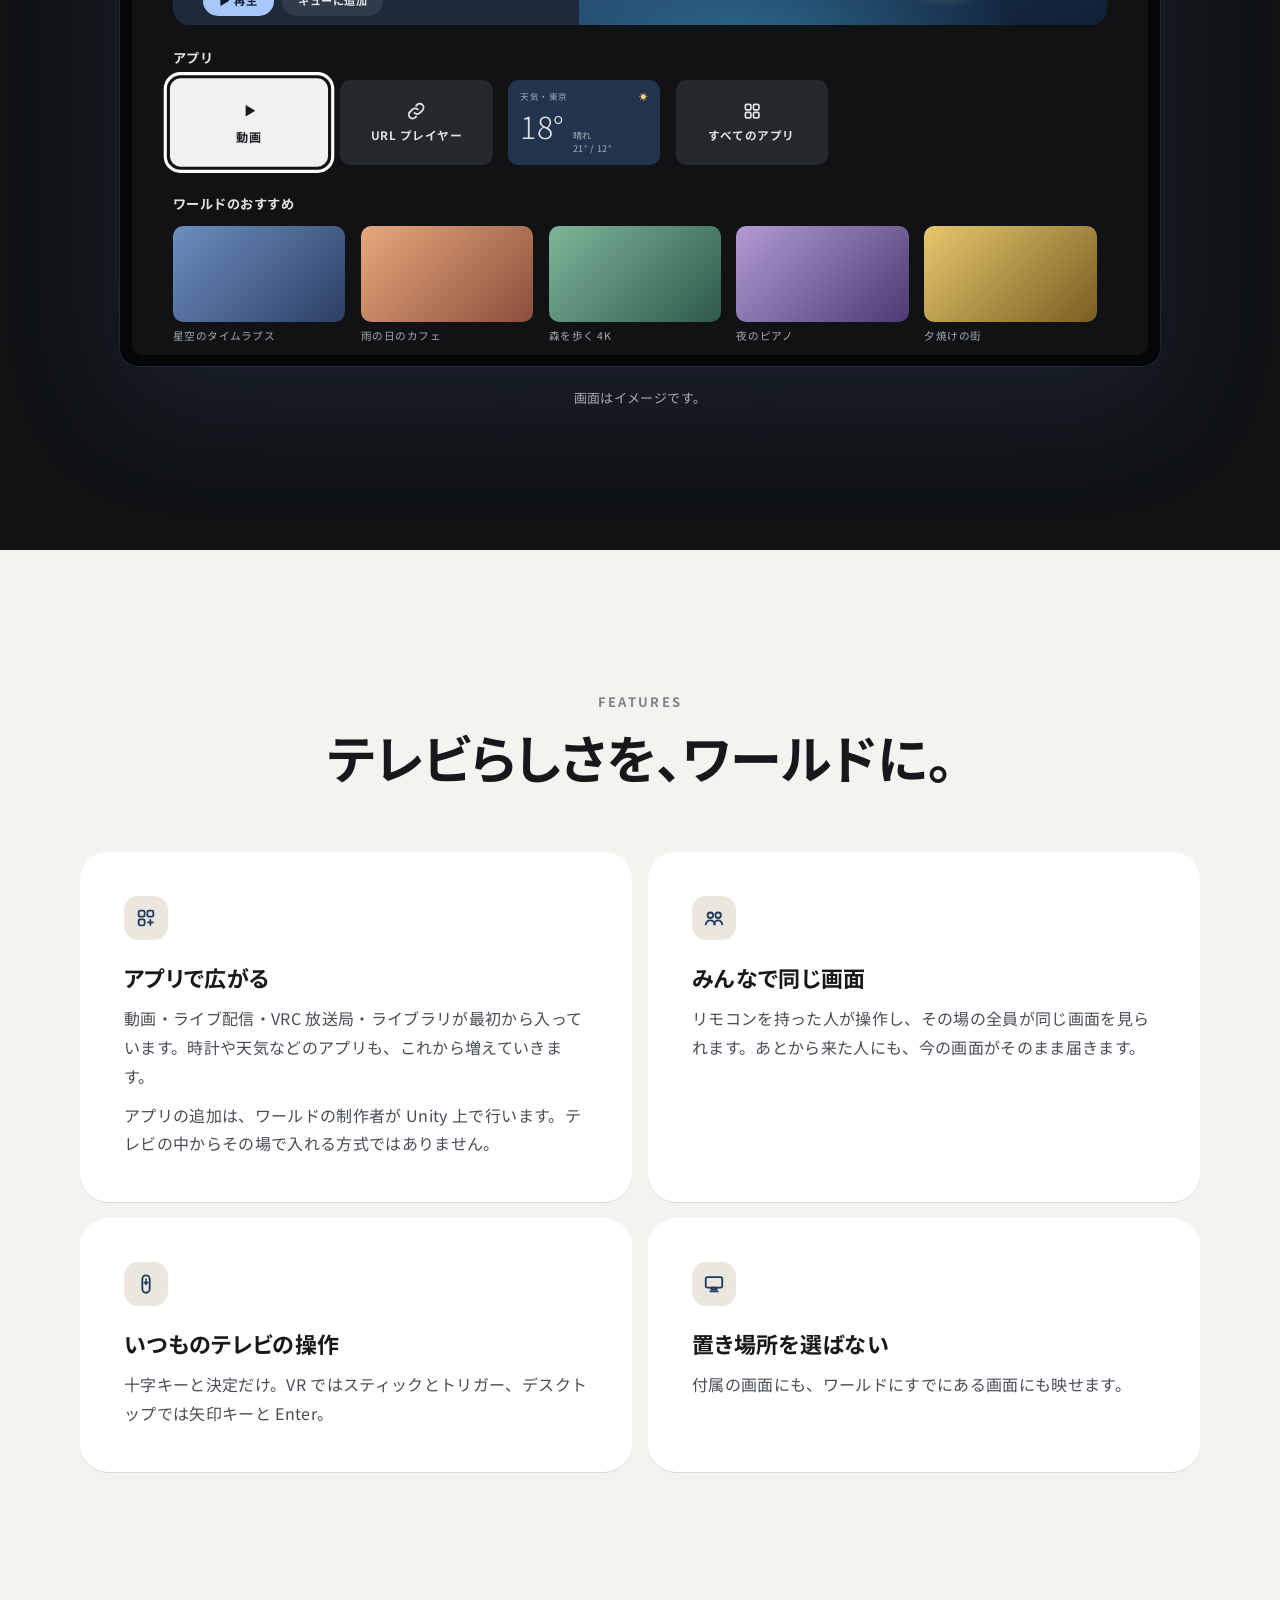
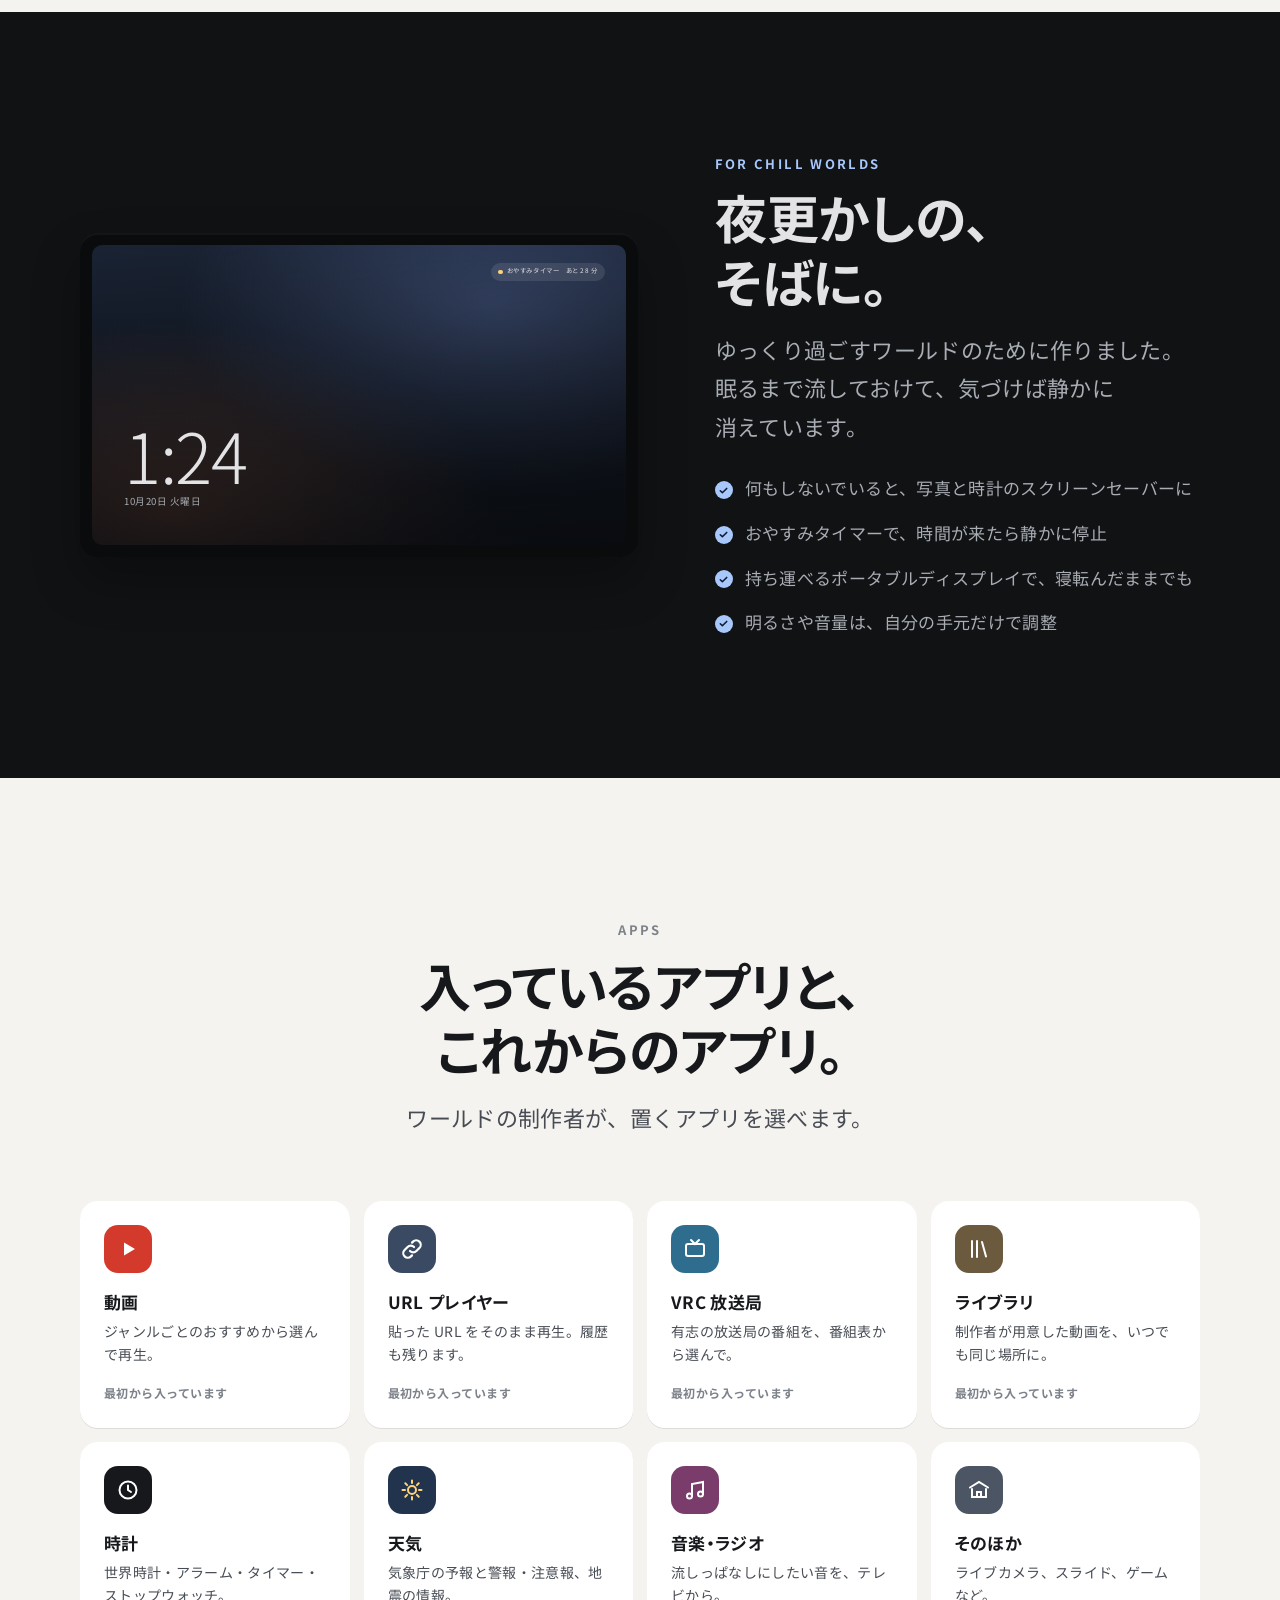
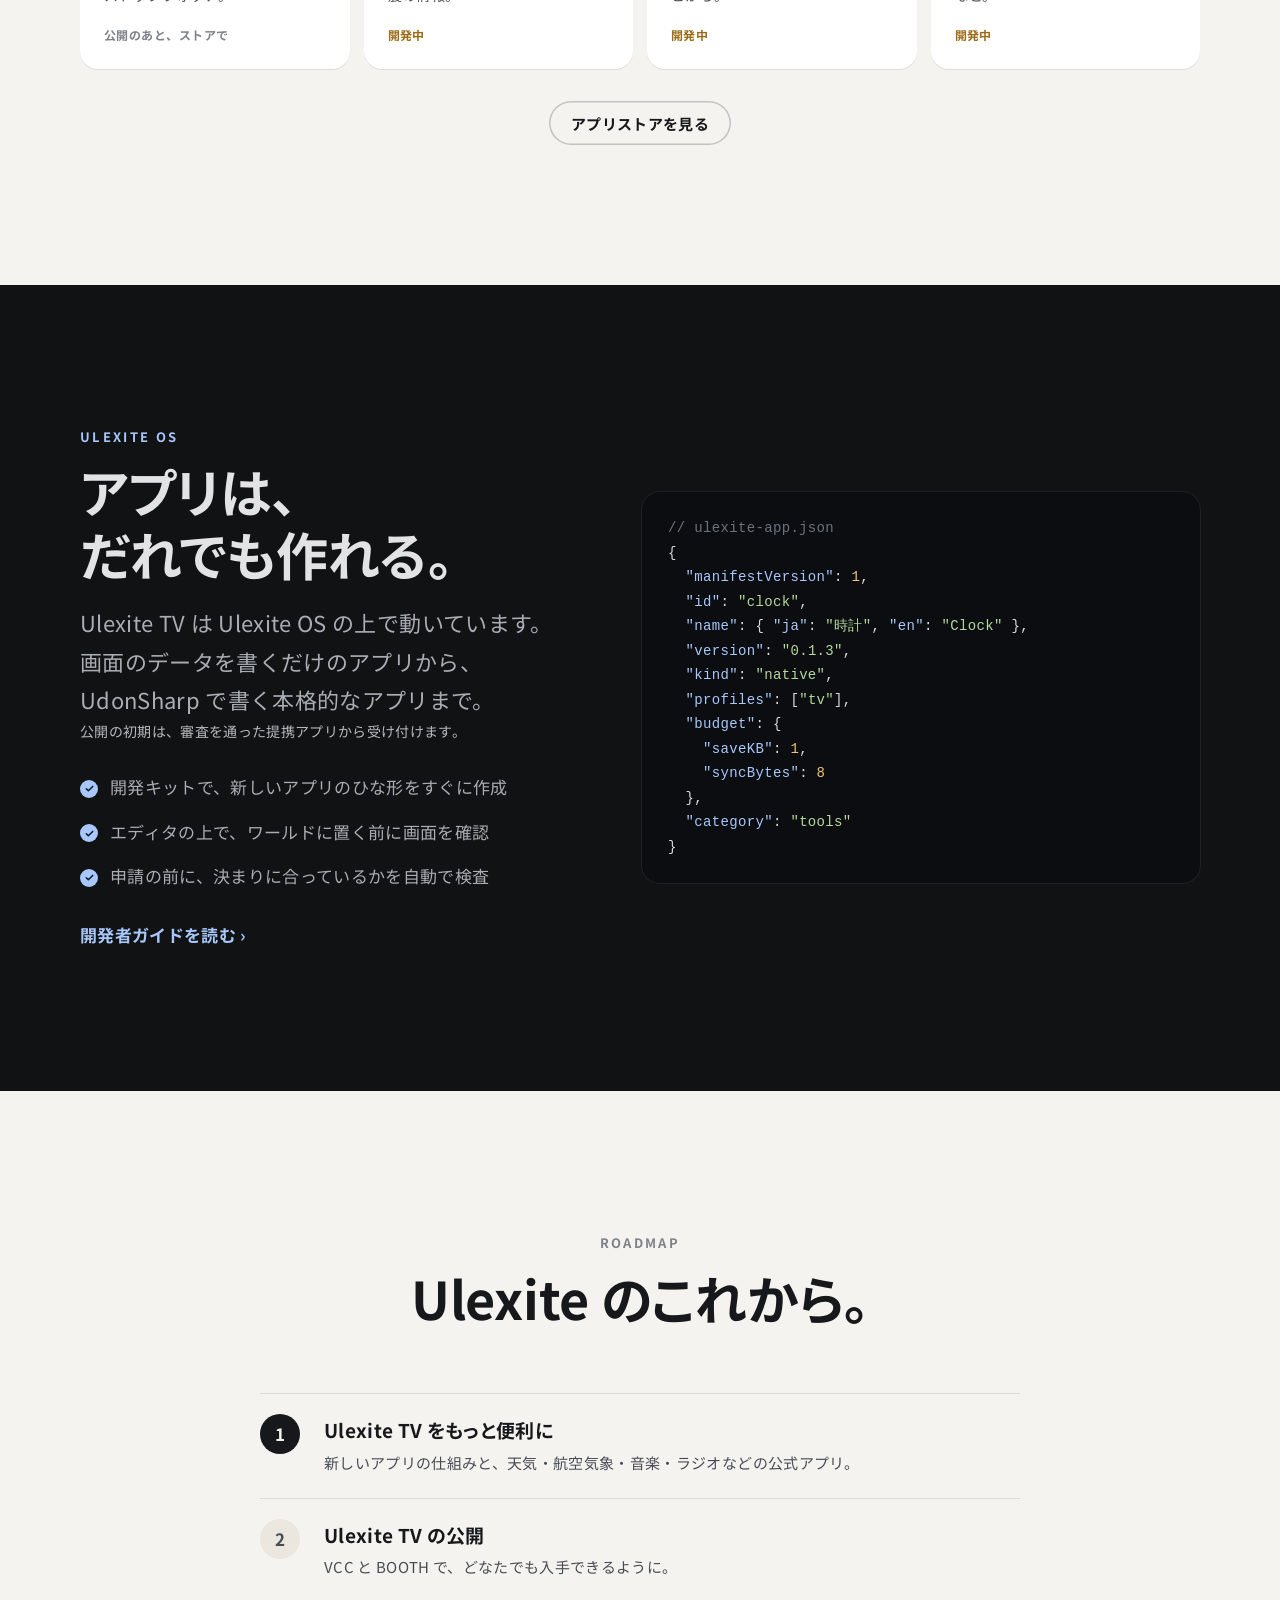
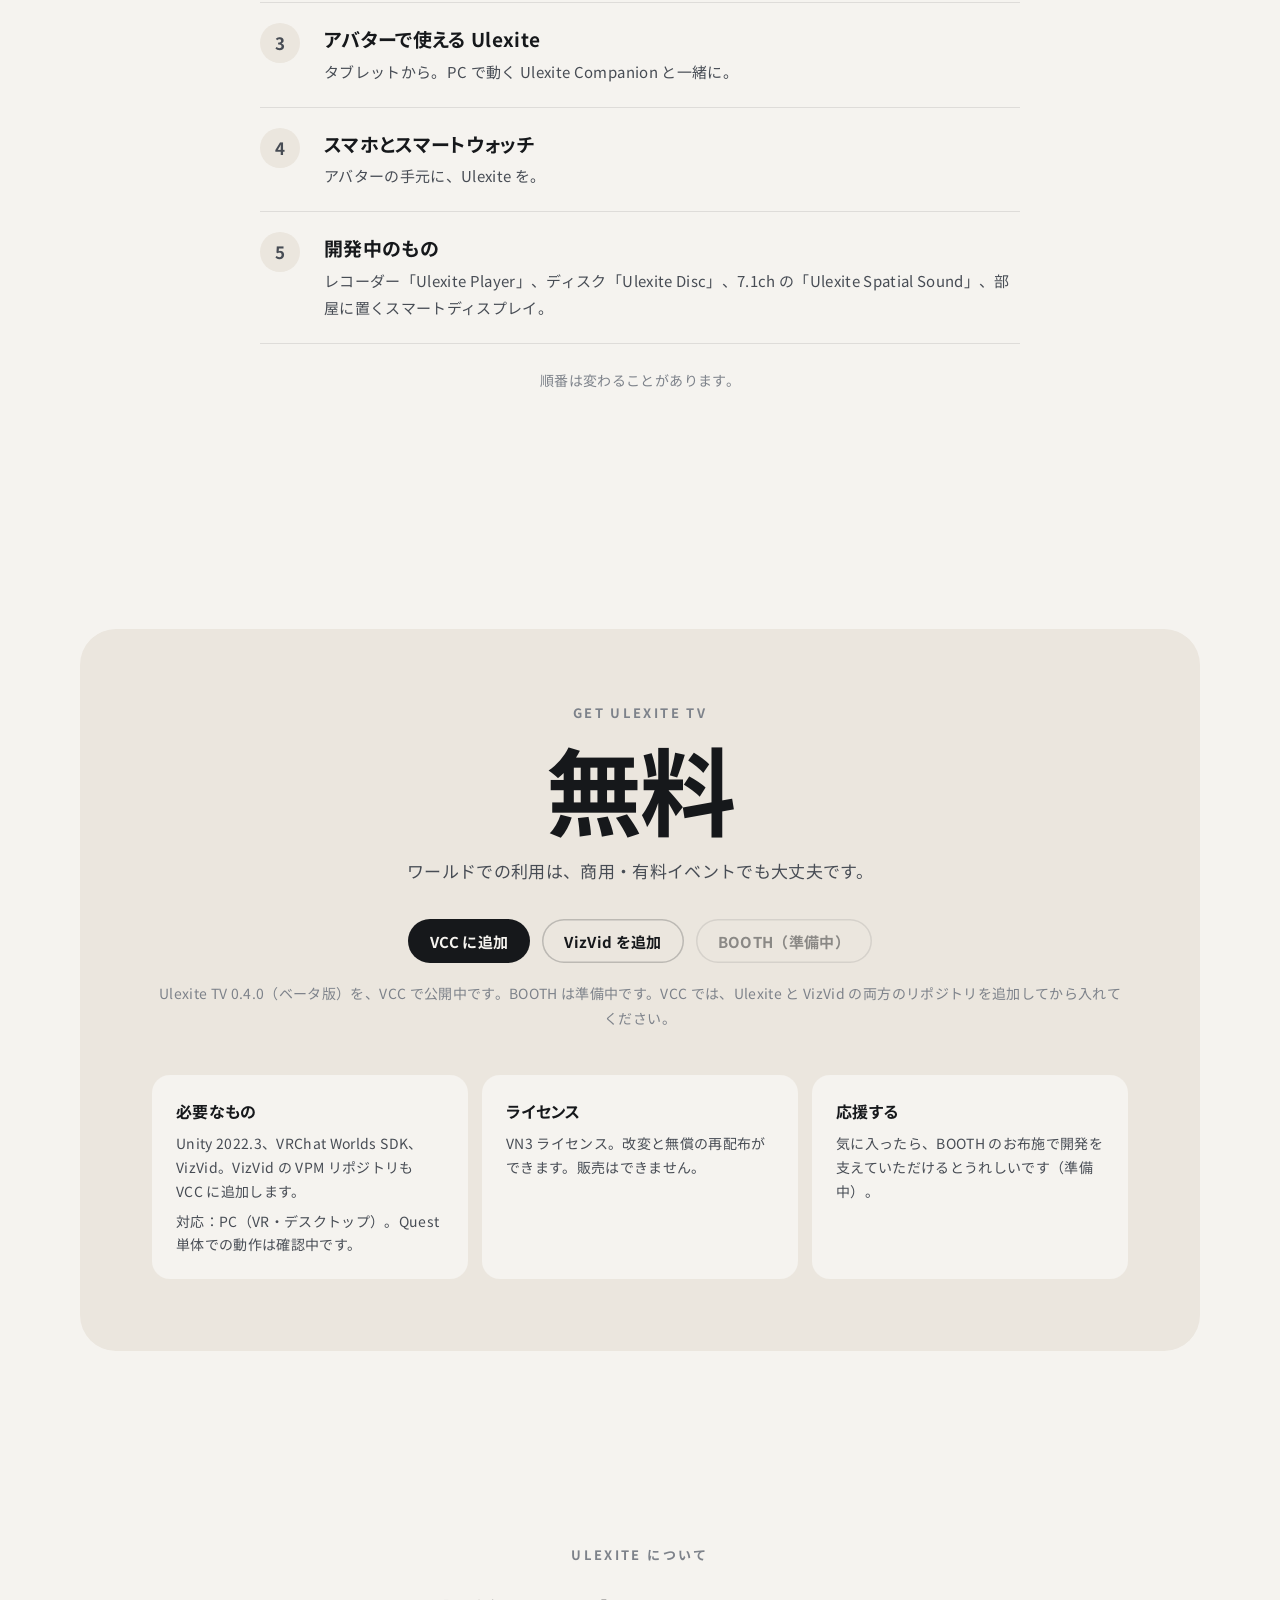
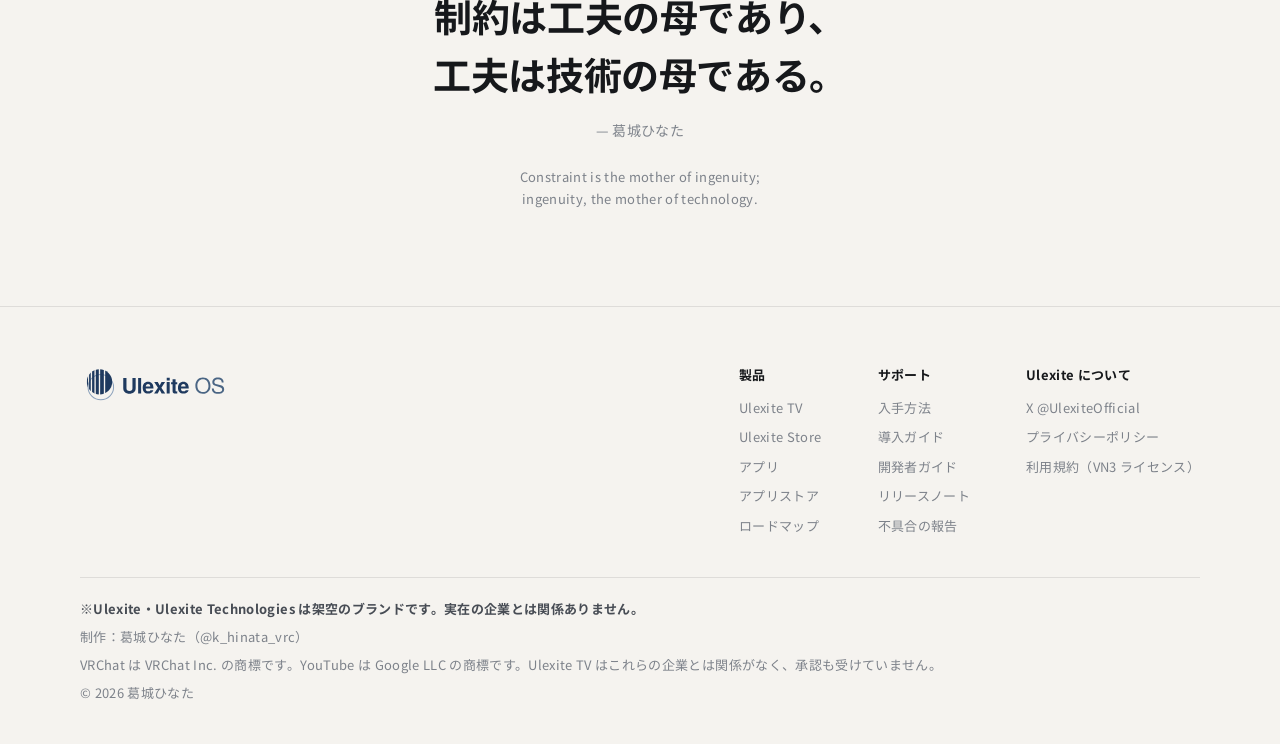
==== commit b67cfa0b: "0.4.0 ベータの VCC 導線・リリースノート・引用を追加" ====
--- a/index.html
+++ b/index.html
@@ -11,8 +11,8 @@
   <meta property="og:description" content="出来ること、続々。広がる、ワクワク。VRChat のワールドに置ける、アプリで広がるテレビ。">
   <meta property="og:type" content="website">
   <link rel="preload" href="assets/fonts/noto-sans-jp-400-base.woff2" as="font" type="font/woff2" crossorigin>
-  <link rel="stylesheet" href="assets/css/fonts.css?v=20261026a">
-  <link rel="stylesheet" href="assets/css/site.css?v=20261026a">
+  <link rel="stylesheet" href="assets/css/fonts.css?v=20261101a">
+  <link rel="stylesheet" href="assets/css/site.css?v=20261101a">
   <link rel="canonical" href="https://thesilver0913.github.io/ulexite/">
   <meta property="og:site_name" content="Ulexite">
   <meta property="og:url" content="https://thesilver0913.github.io/ulexite/">
@@ -88,7 +88,7 @@
       <div class="section__head reveal" style="margin-bottom:0">
         <p class="eyebrow">Ulexite Store</p>
         <h2 class="headline">ワールドで、さわってみる。</h2>
-        <p class="lead">Ulexite TV を実際に触って試せるデモワールド「Ulexite Store」を、VRChat の Community Labs で公開しています。リビングのテレビ、アプリのカウンター、案内カウンターがあります。</p>
+        <p class="lead">Ulexite TV を実際に触って試せるデモワールド「Ulexite Store」を、VRChat の Community Labs で公開しています。リビングのテレビ、アプリのカウンター、案内カウンターがあります。アプリのカウンターは展示と体験のための場所で、ワールドにアプリを入れる場所ではありません。</p>
         <div class="hero__actions">
           <a class="btn btn--primary" href="https://vrchat.com/home/world/wrld_aeeca037-b839-4343-af76-f7ad958c8e34/info" target="_blank" rel="noopener">VRChat で開く</a>
           <a class="btn btn--ghost" href="guide/index.html">導入ガイド</a>
@@ -180,6 +180,7 @@
           <div class="feature__icon"><svg viewBox="0 0 24 24" fill="none" stroke="currentColor" stroke-width="2"><rect x="4" y="4" width="6.5" height="6.5" rx="1.6"/><rect x="13.5" y="4" width="6.5" height="6.5" rx="1.6"/><rect x="4" y="13.5" width="6.5" height="6.5" rx="1.6"/><path d="M16.75 14v5.5M14 16.75h5.5" stroke-linecap="round"/></svg></div>
           <h3>アプリで広がる</h3>
           <p>動画・ライブ配信・VRC 放送局・ライブラリが最初から入っています。時計や天気などのアプリも、これから増えていきます。</p>
+          <p>アプリの追加は、ワールドの制作者が Unity 上で行います。テレビの中からその場で入れる方式ではありません。</p>
         </article>
         <article class="feature reveal">
           <div class="feature__icon"><svg viewBox="0 0 24 24" fill="none" stroke="currentColor" stroke-width="2" stroke-linecap="round"><circle cx="8" cy="9" r="3"/><circle cx="16.5" cy="9" r="3"/><path d="M3 19c.6-3 2.6-4.5 5-4.5s4.4 1.5 5 4.5M12 19c.6-3 2.6-4.5 4.5-4.5S20.4 16 21 19"/></svg></div>
@@ -310,6 +311,7 @@
           <p class="eyebrow">Ulexite OS</p>
           <h2 class="headline">アプリは、<br>だれでも作れる。</h2>
           <p class="lead">Ulexite TV は Ulexite OS の上で動いています。画面のデータを書くだけのアプリから、UdonSharp で書く本格的なアプリまで。</p>
+          <p style="font-size:14px;opacity:.8">公開の初期は、審査を通った提携アプリから受け付けます。</p>
           <ul class="checks">
             <li>開発キットで、新しいアプリのひな形をすぐに作成</li>
             <li>エディタの上で、ワールドに置く前に画面を確認</li>
@@ -347,17 +349,28 @@
         <p class="get__price">無料</p>
         <p class="get__note">ワールドでの利用は、商用・有料イベントでも大丈夫です。</p>
         <div class="get__actions">
-          <a class="btn btn--primary" href="#get" aria-disabled="true">VCC に追加（準備中）</a>
+          <a class="btn btn--primary" href="vcc://vpm/addRepo?url=https%3A%2F%2Fthesilver0913.github.io%2Fulexite-store%2Findex.json">VCC に追加</a>
+          <a class="btn btn--ghost" href="vcc://vpm/addRepo?url=https%3A%2F%2Fxtlcdn.github.io%2Fvpm%2Findex.json">VizVid を追加</a>
           <!-- 公開したら aria-disabled を外して「BOOTH」に。商品ページの URL -->
           <a class="btn btn--ghost" href="https://ulexite.booth.pm/items/9027626" aria-disabled="true">BOOTH（準備中）</a>
         </div>
-        <p class="muted" style="margin-top:18px;font-size:14px;line-height:1.8">いまはテスト版を、試してくださる方にお渡ししている段階です。VCC と BOOTH からの配布は、公開の準備ができてから始めます。</p>
+        <p class="muted" style="margin-top:18px;font-size:14px;line-height:1.8">Ulexite TV 0.4.0（ベータ版）を、VCC で公開中です。BOOTH は準備中です。VCC では、Ulexite と VizVid の両方のリポジトリを追加してから入れてください。</p>
         <div class="get__cols">
-          <div class="get__col"><h3>必要なもの</h3><p>Unity 2022.3、VRChat Worlds SDK、VizVid。VizVid は VCC から一緒に入ります。</p></div>
+          <div class="get__col"><h3>必要なもの</h3><p>Unity 2022.3、VRChat Worlds SDK、VizVid。VizVid の VPM リポジトリも VCC に追加します。</p><p>対応：PC（VR・デスクトップ）。Quest 単体での動作は確認中です。</p></div>
           <div class="get__col"><h3>ライセンス</h3><p>VN3 ライセンス。改変と無償の再配布ができます。販売はできません。</p></div>
           <div class="get__col"><h3>応援する</h3><p>気に入ったら、BOOTH のお布施で開発を支えていただけるとうれしいです（準備中）。</p></div>
         </div>
       </div>
+    </div>
+  </section>
+
+  <!-- Ulexite について -->
+  <section class="section section--tight" id="about">
+    <div class="wrap" style="max-width:860px;margin:0 auto;text-align:center">
+      <p class="eyebrow">Ulexite について</p>
+      <blockquote class="quote">制約は工夫の母であり、<br>工夫は技術の母である。</blockquote>
+      <p class="quote__by">— 葛城ひなた</p>
+      <p class="quote__en" lang="en">Constraint is the mother of ingenuity;<br>ingenuity, the mother of technology.</p>
     </div>
   </section>
 
@@ -432,6 +445,6 @@
     els.forEach(function (e) { io.observe(e); });
   })();
 </script>
-  <script src="assets/js/nav.js?v=20261026a" defer></script>
+  <script src="assets/js/nav.js?v=20261101a" defer></script>
 </body>
 </html>
--- a/assets/css/site.css
+++ b/assets/css/site.css
@@ -167,6 +167,11 @@
 .headline { font-size: clamp(30px, 4.6vw, 52px); line-height: 1.22; font-weight: 700; letter-spacing: -.005em; }
 .lead { font-size: clamp(18px, 2vw, 22px); line-height: 1.75; color: var(--ink-2); }
 .muted { color: var(--ink-3); }
+.quote { margin: 20px 0 0; font-size: clamp(24px, 3.4vw, 38px); line-height: 1.55; font-weight: 700; letter-spacing: -.01em; }
+.quote__by { margin-top: 14px; color: var(--ink-3); font-size: 14px; }
+.quote__en { margin-top: 22px; color: var(--ink-3); font-size: 13px; line-height: 1.7; font-family: var(--font-latin); }
+.quote--small { font-size: clamp(20px, 2.4vw, 28px); margin: 0 0 28px; }
+.quote--small + .quote__en { margin: -10px 0 28px; }
 .badge {
   display: inline-flex; align-items: center; gap: 8px;
   padding: 6px 14px; border-radius: 999px; font-size: 13px; font-weight: 600;
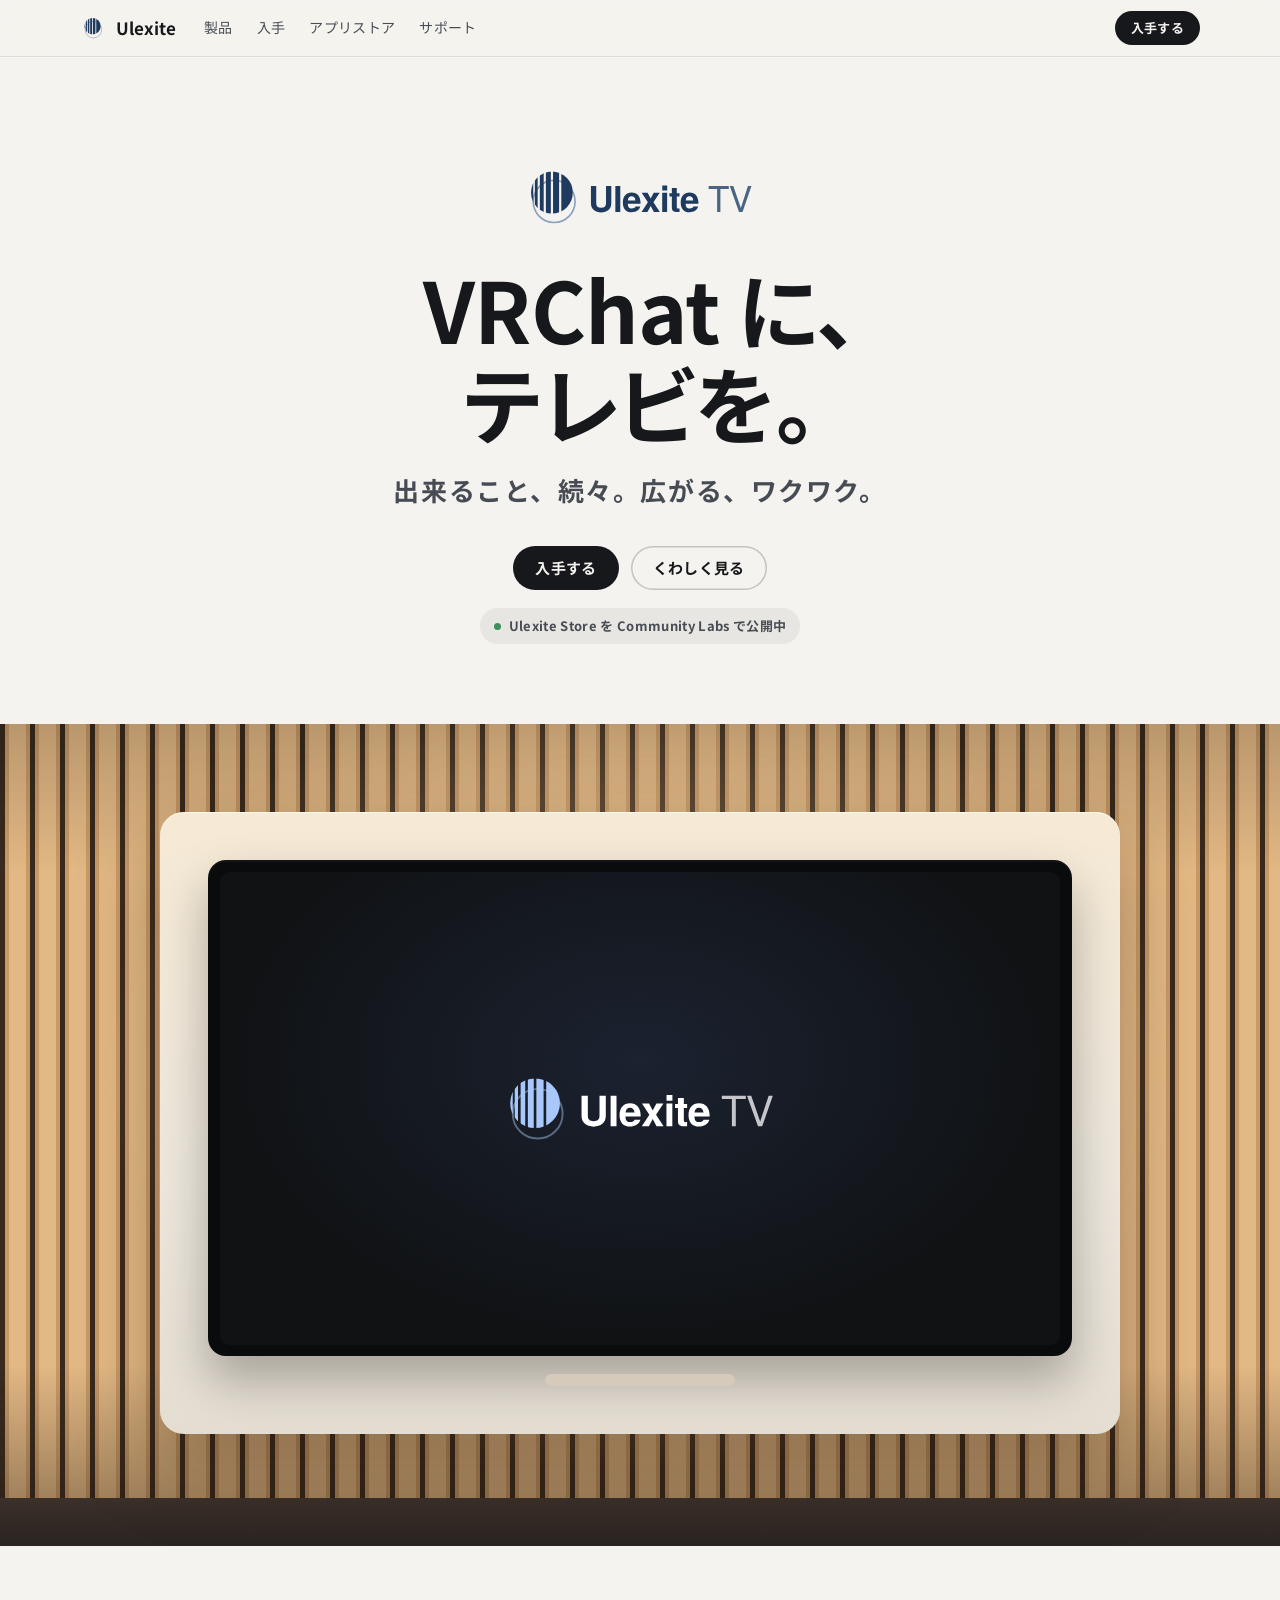
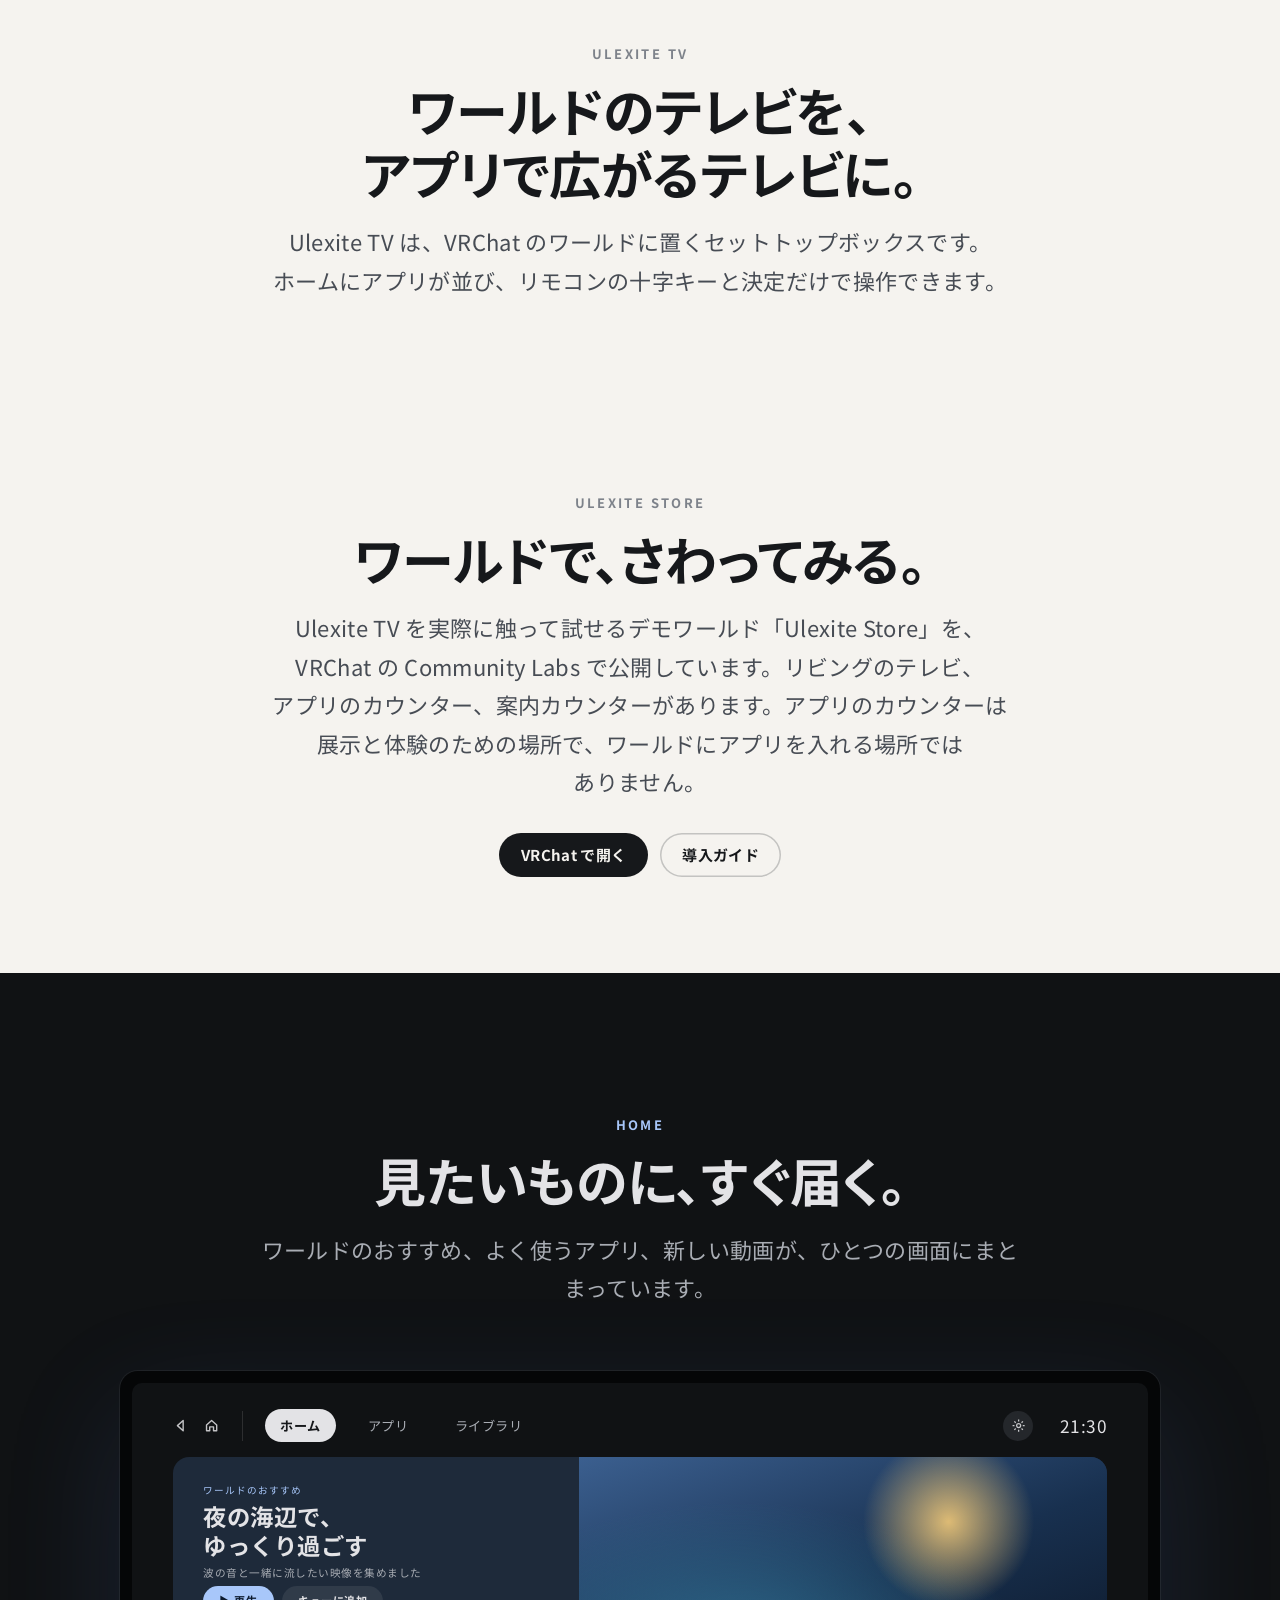
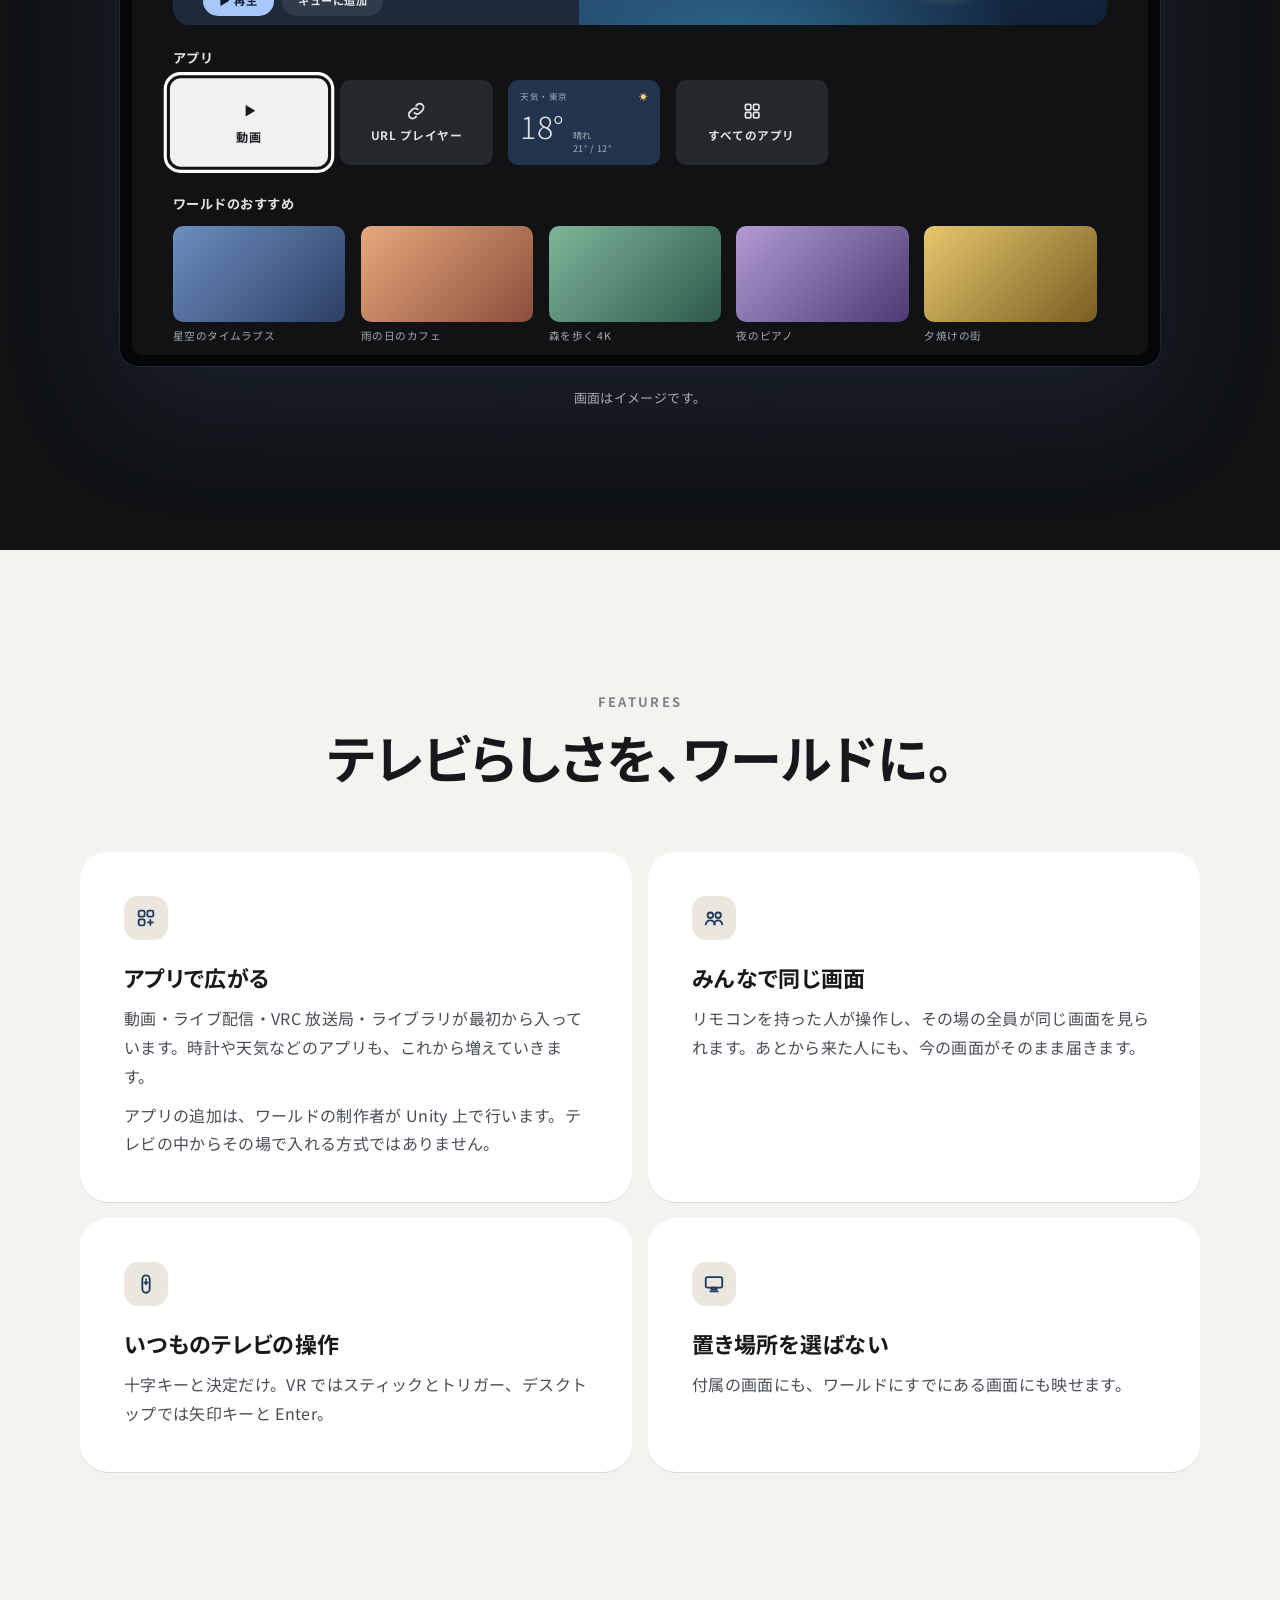
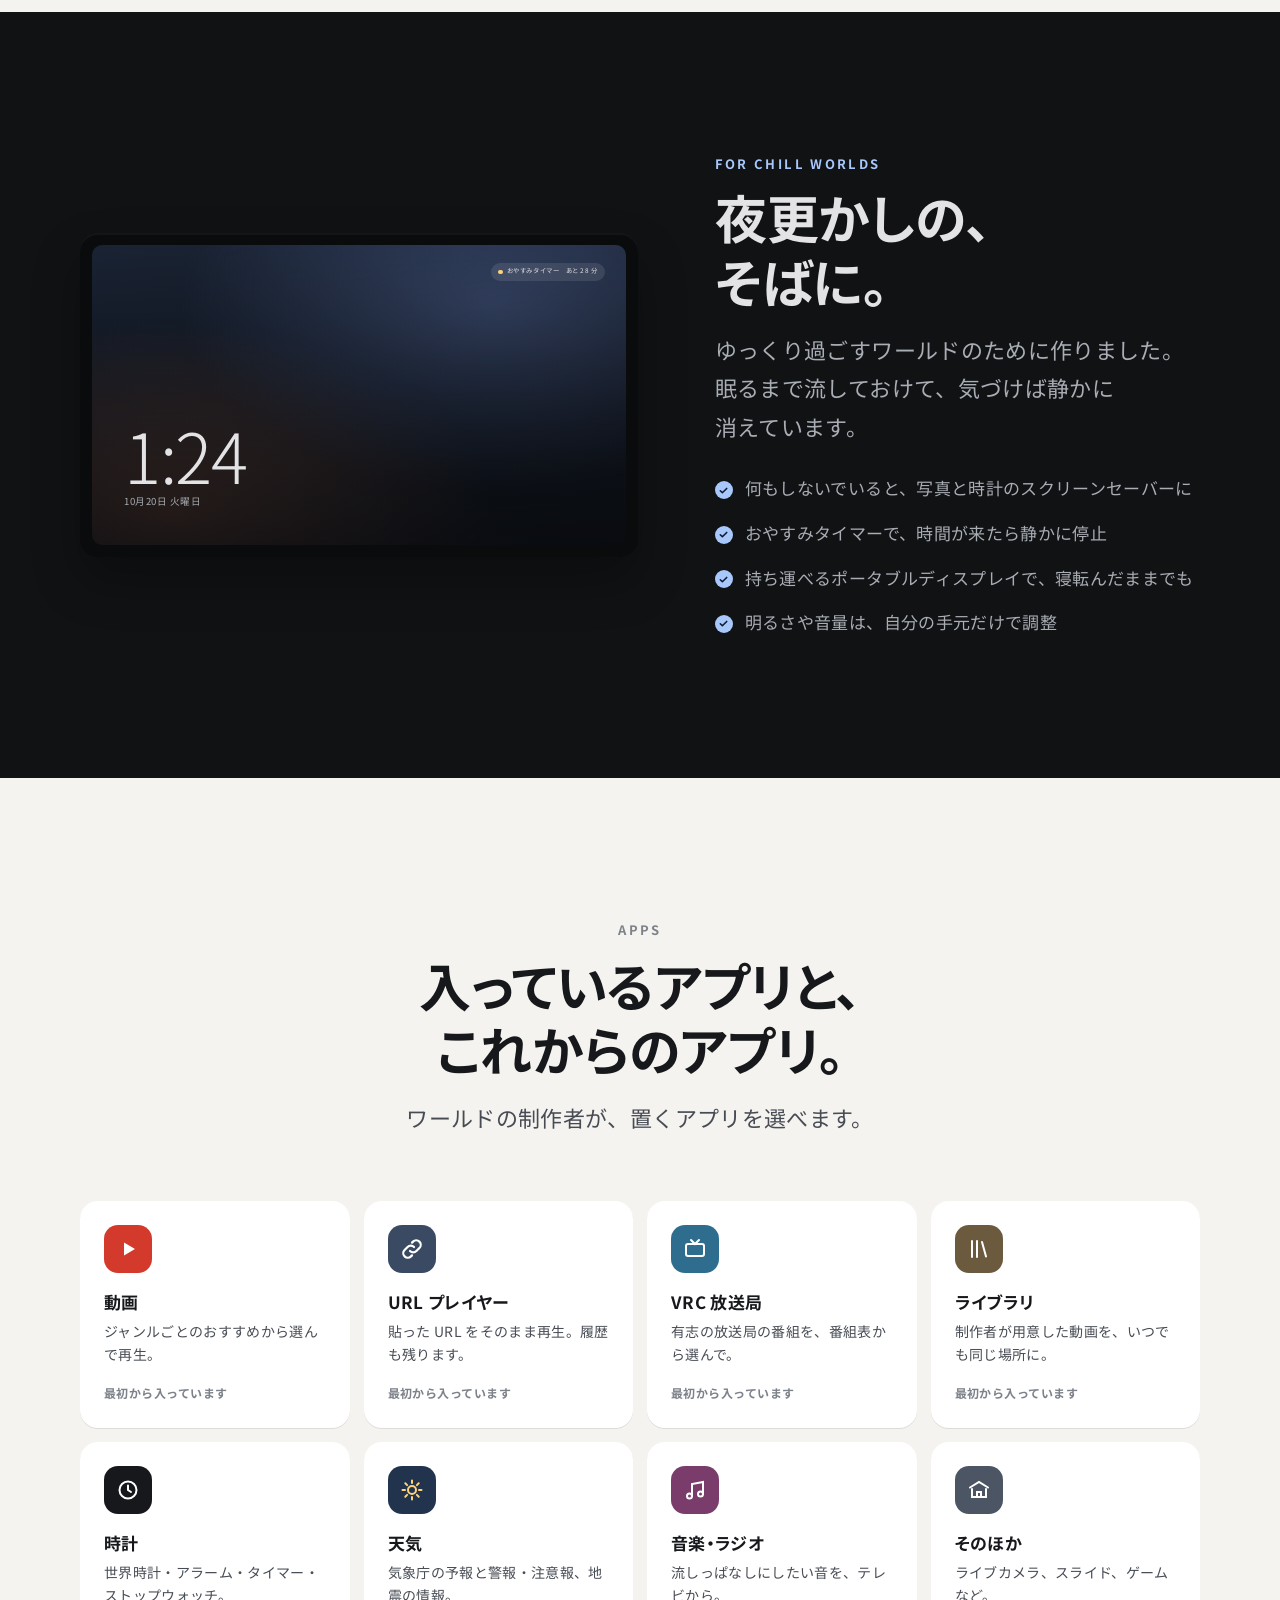
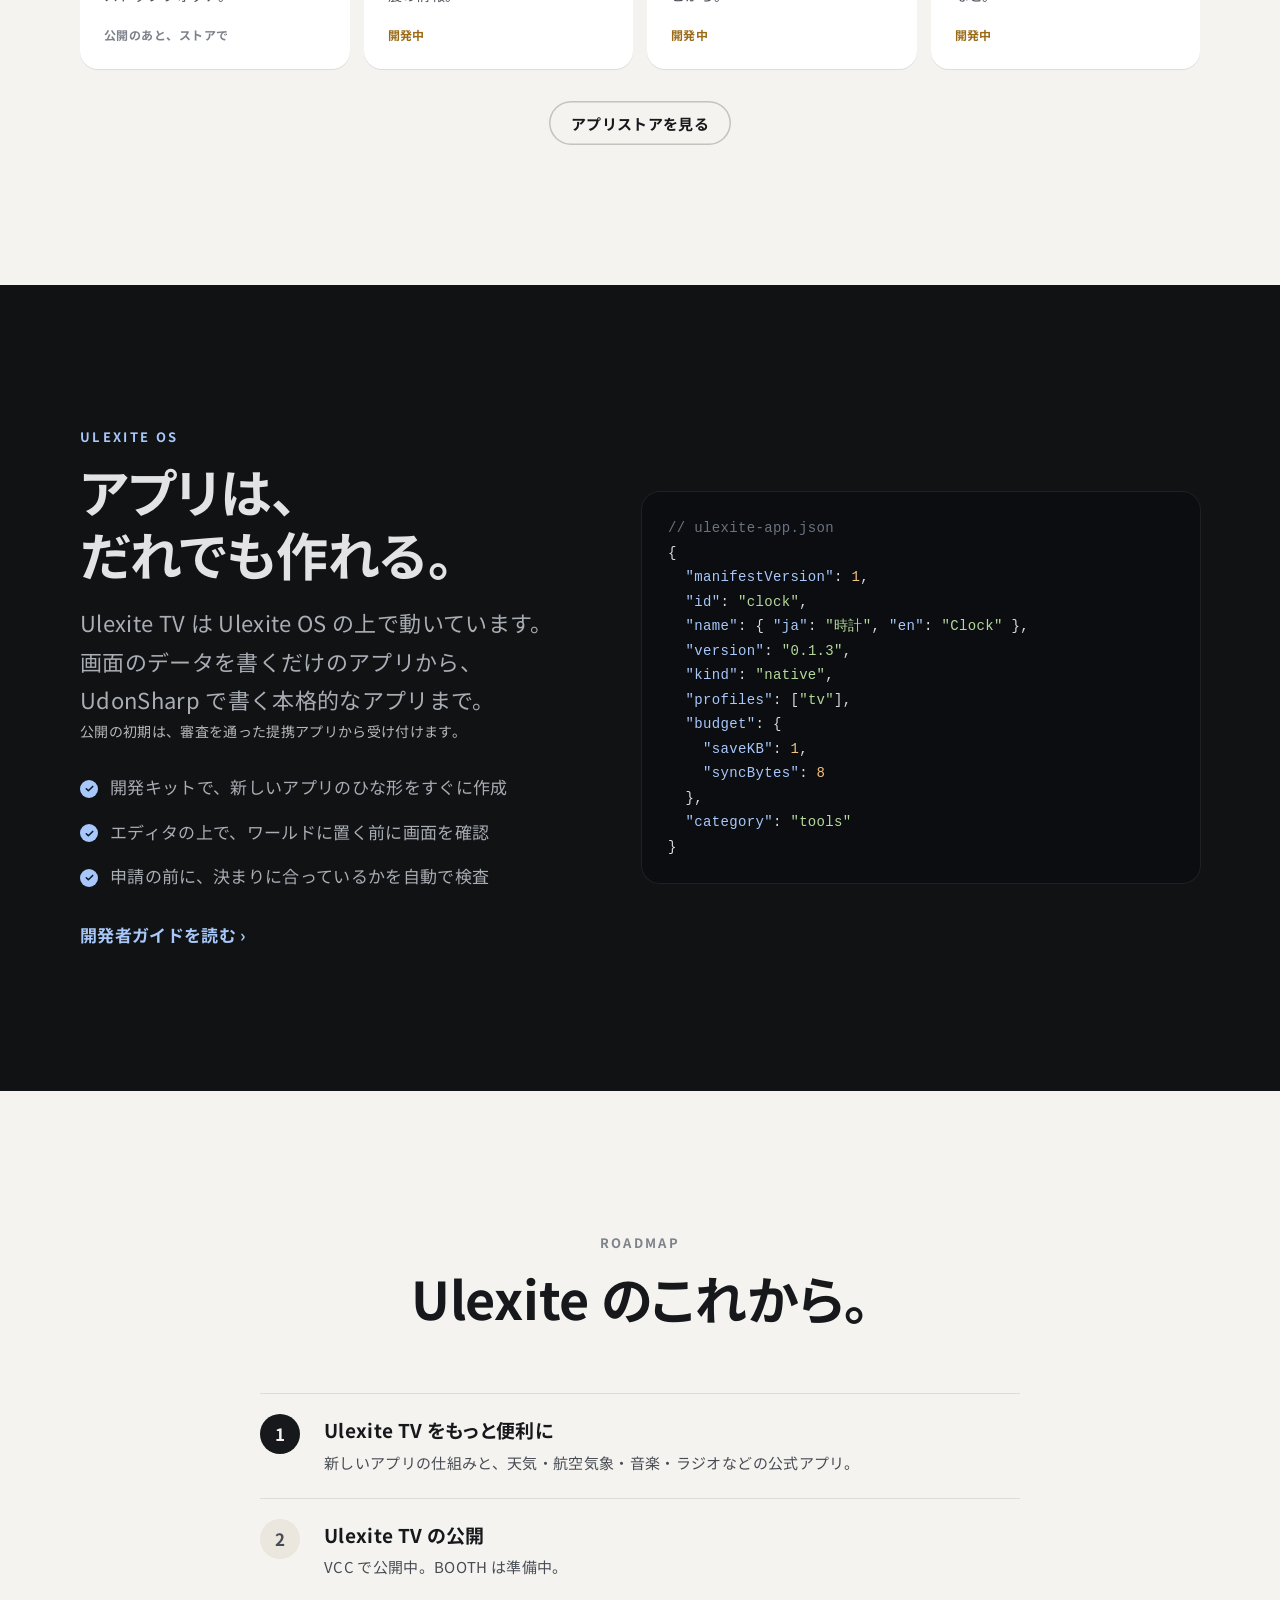
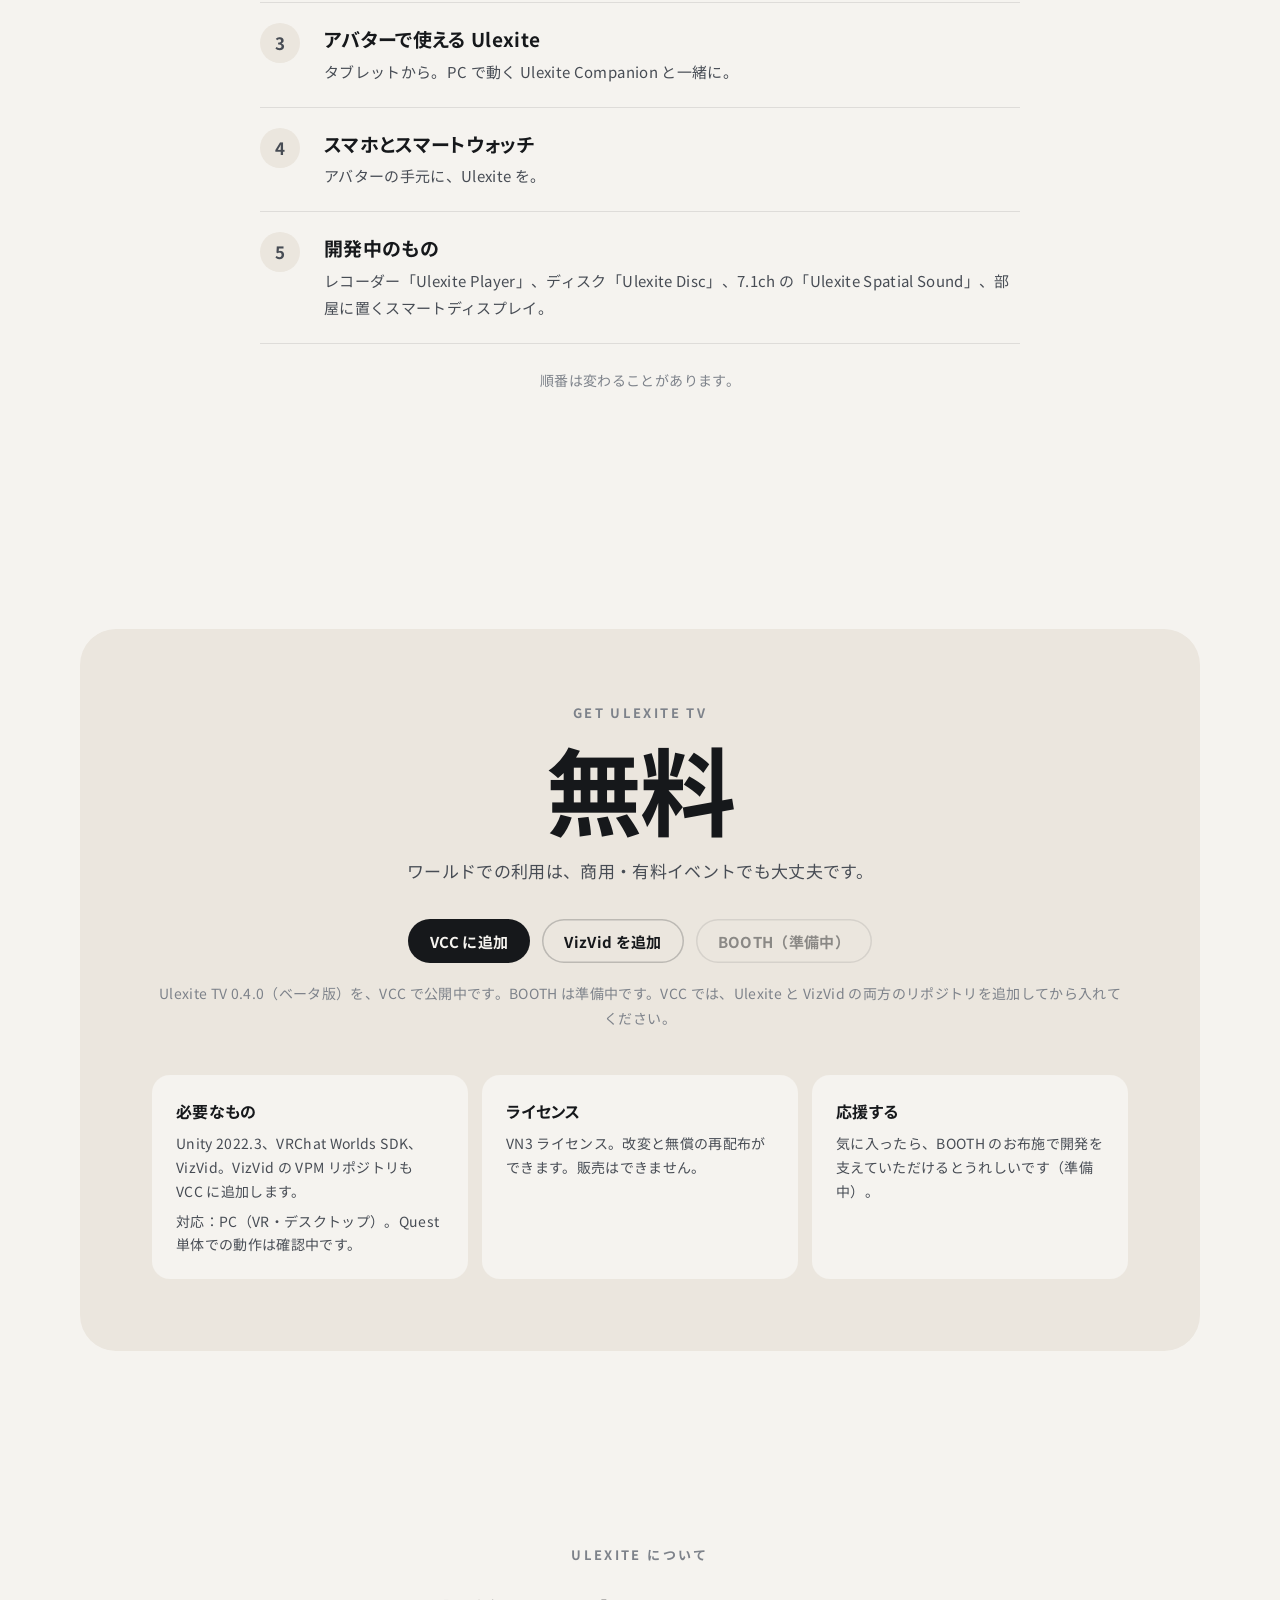
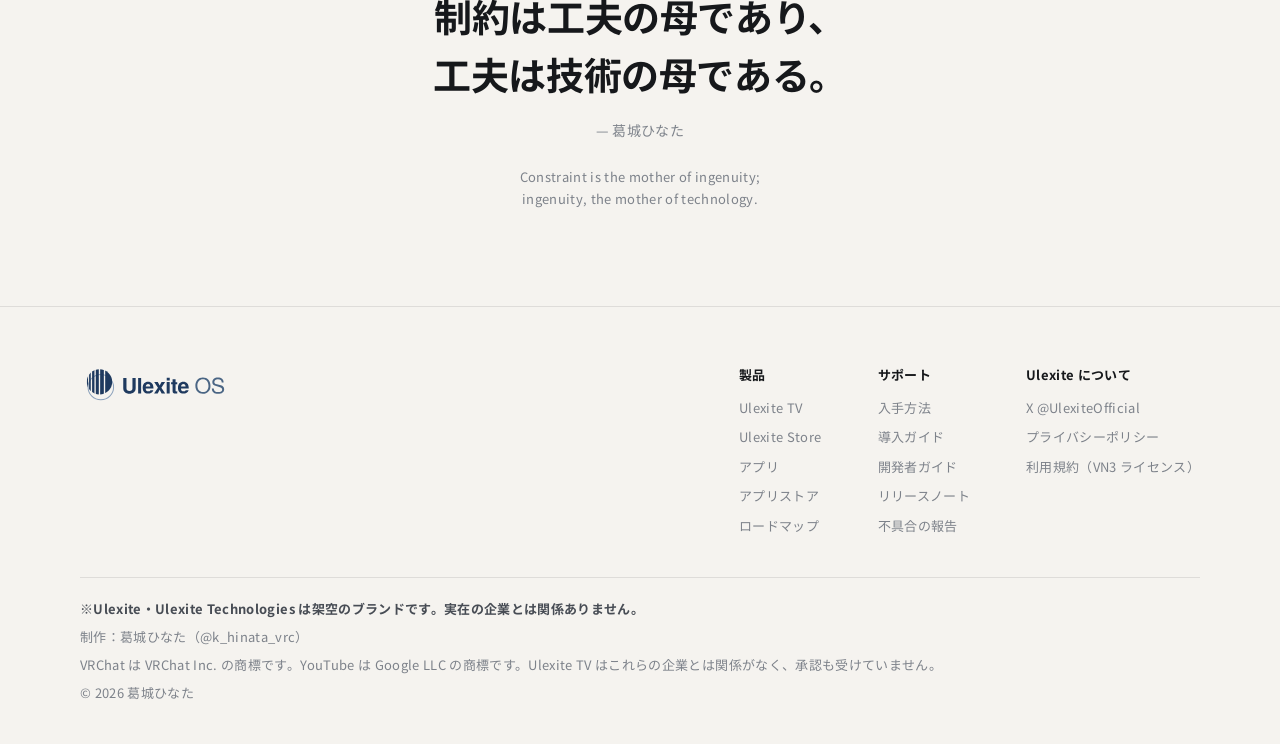
==== commit 364764ea: "ロードマップの公開状況を VCC 公開済みに更新" ====
--- a/index.html
+++ b/index.html
@@ -332,7 +332,7 @@
       </div>
       <ol class="steps reveal">
         <li class="is-now"><h3>Ulexite TV をもっと便利に</h3><p>新しいアプリの仕組みと、天気・航空気象・音楽・ラジオなどの公式アプリ。</p></li>
-        <li><h3>Ulexite TV の公開</h3><p>VCC と BOOTH で、どなたでも入手できるように。</p></li>
+        <li><h3>Ulexite TV の公開</h3><p>VCC で公開中。BOOTH は準備中。</p></li>
         <li><h3>アバターで使える Ulexite</h3><p>タブレットから。PC で動く Ulexite Companion と一緒に。</p></li>
         <li><h3>スマホとスマートウォッチ</h3><p>アバターの手元に、Ulexite を。</p></li>
         <li><h3>開発中のもの</h3><p>レコーダー「Ulexite Player」、ディスク「Ulexite Disc」、7.1ch の「Ulexite Spatial Sound」、部屋に置くスマートディスプレイ。</p></li>
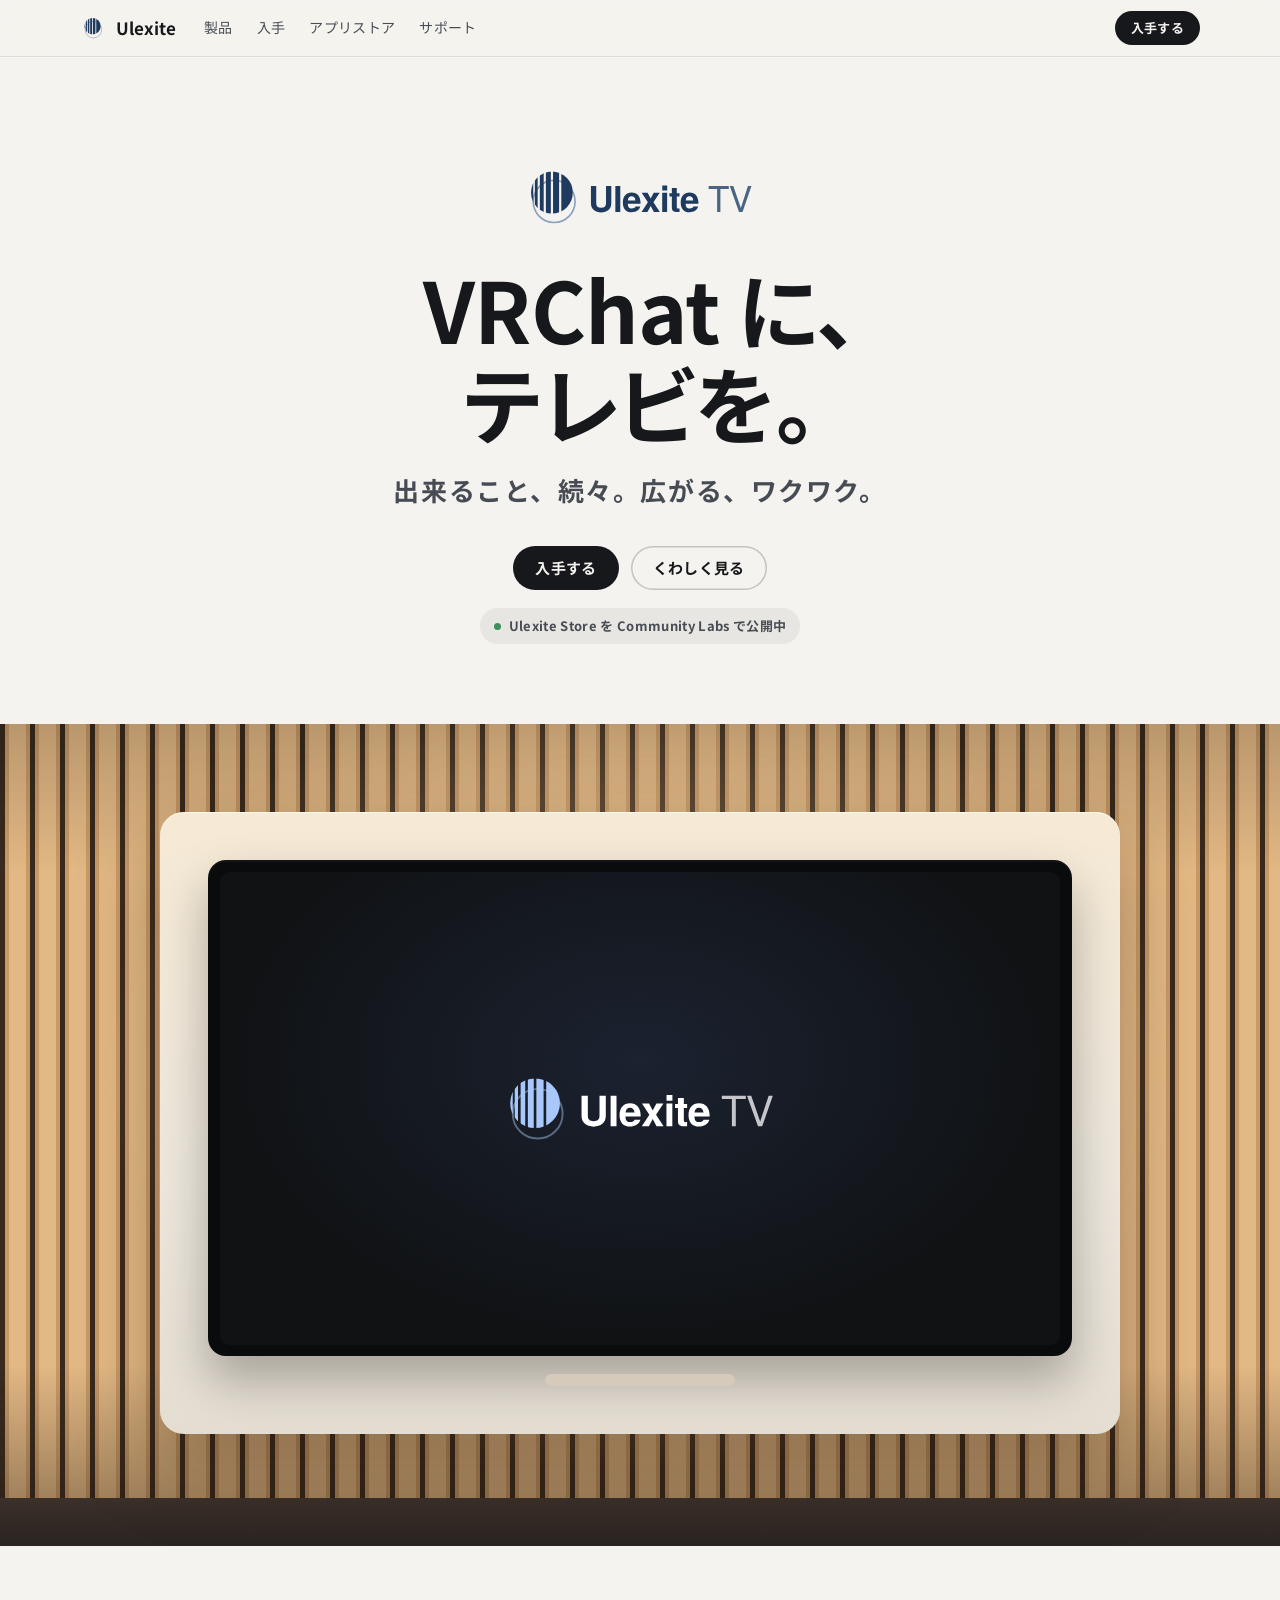
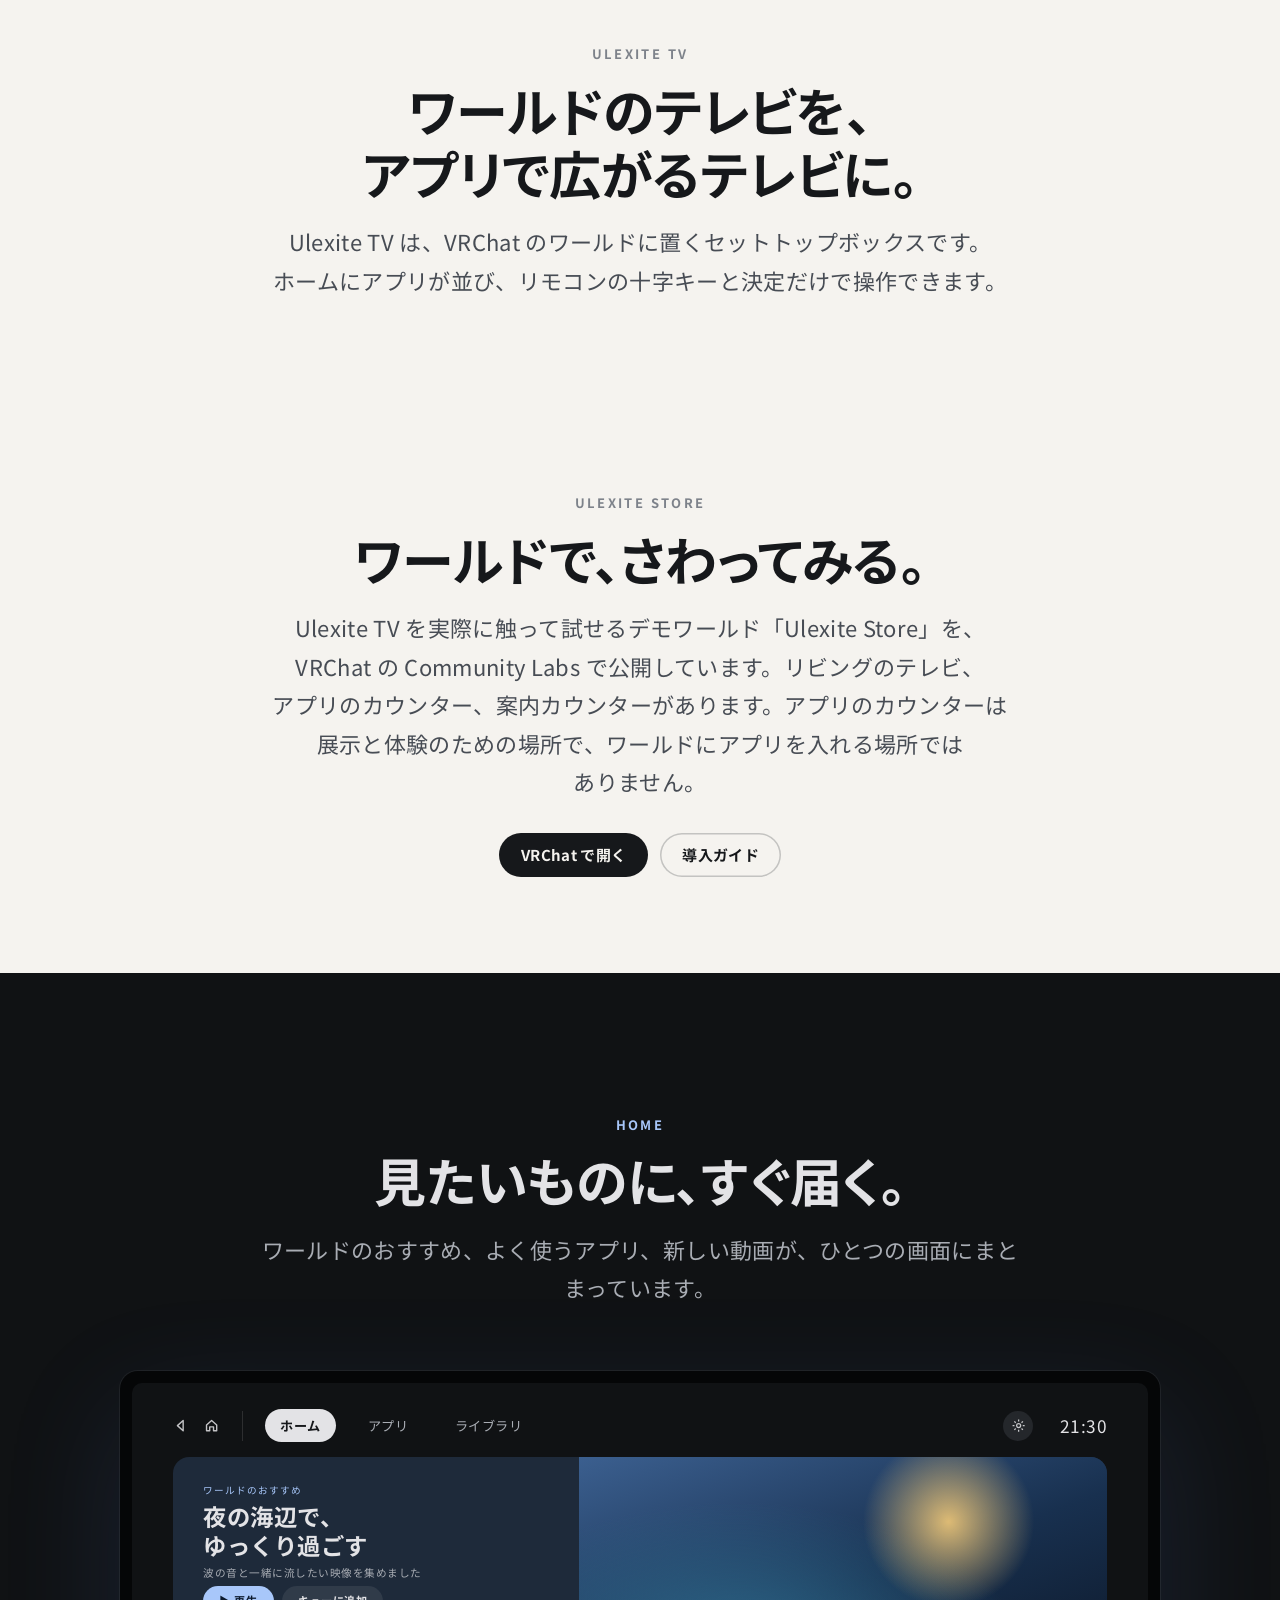
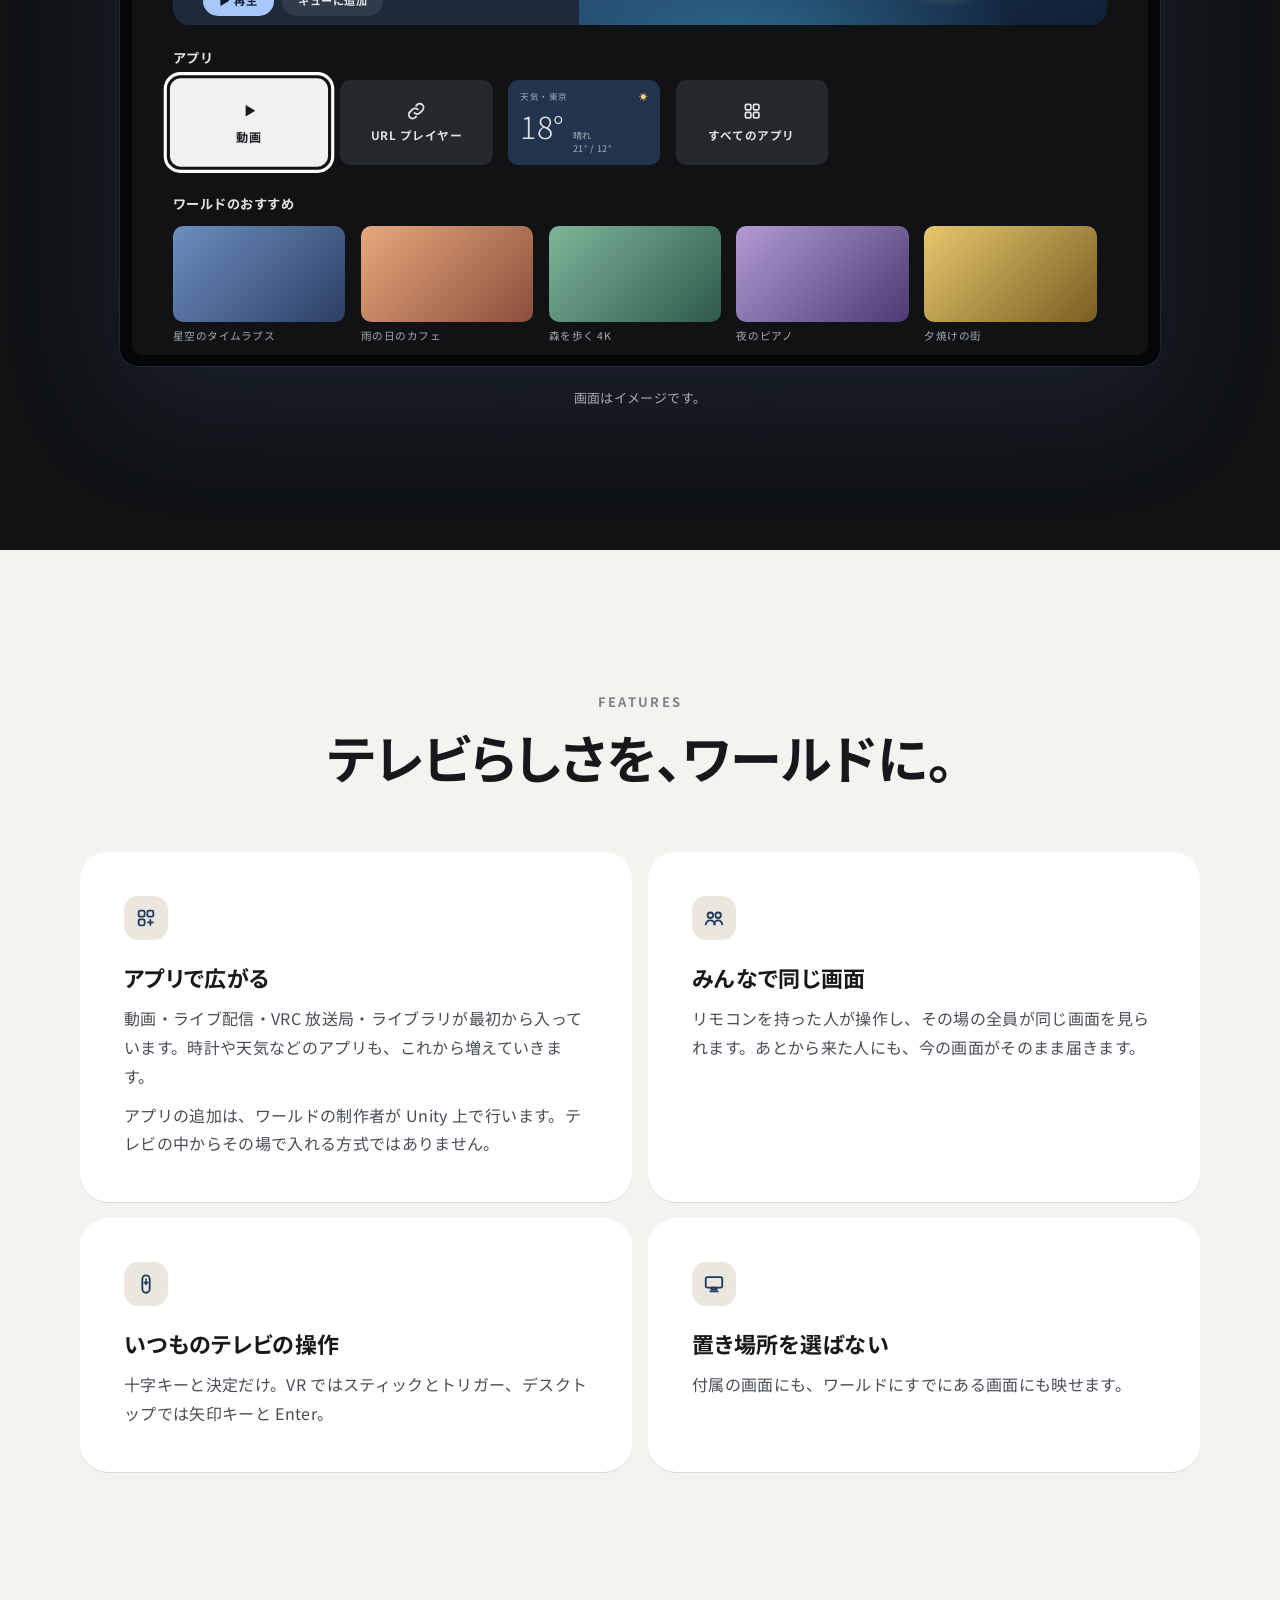
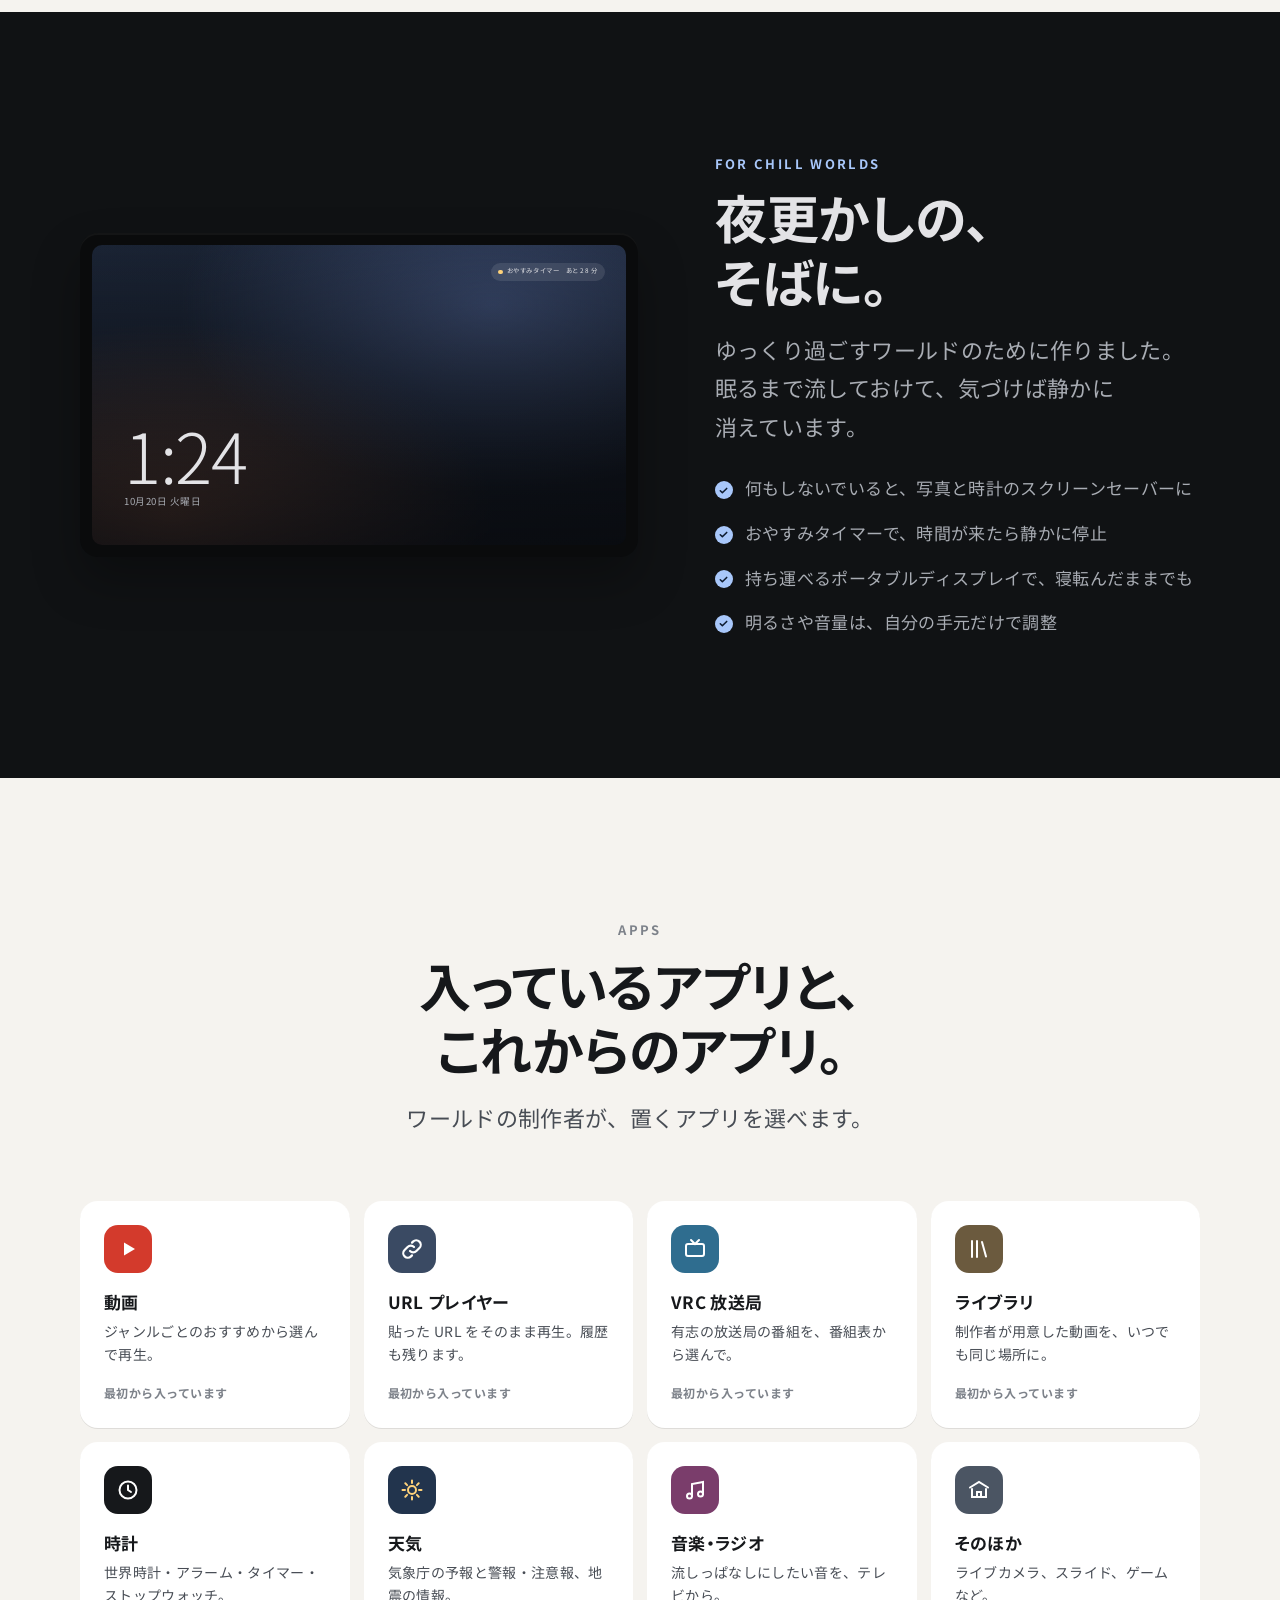
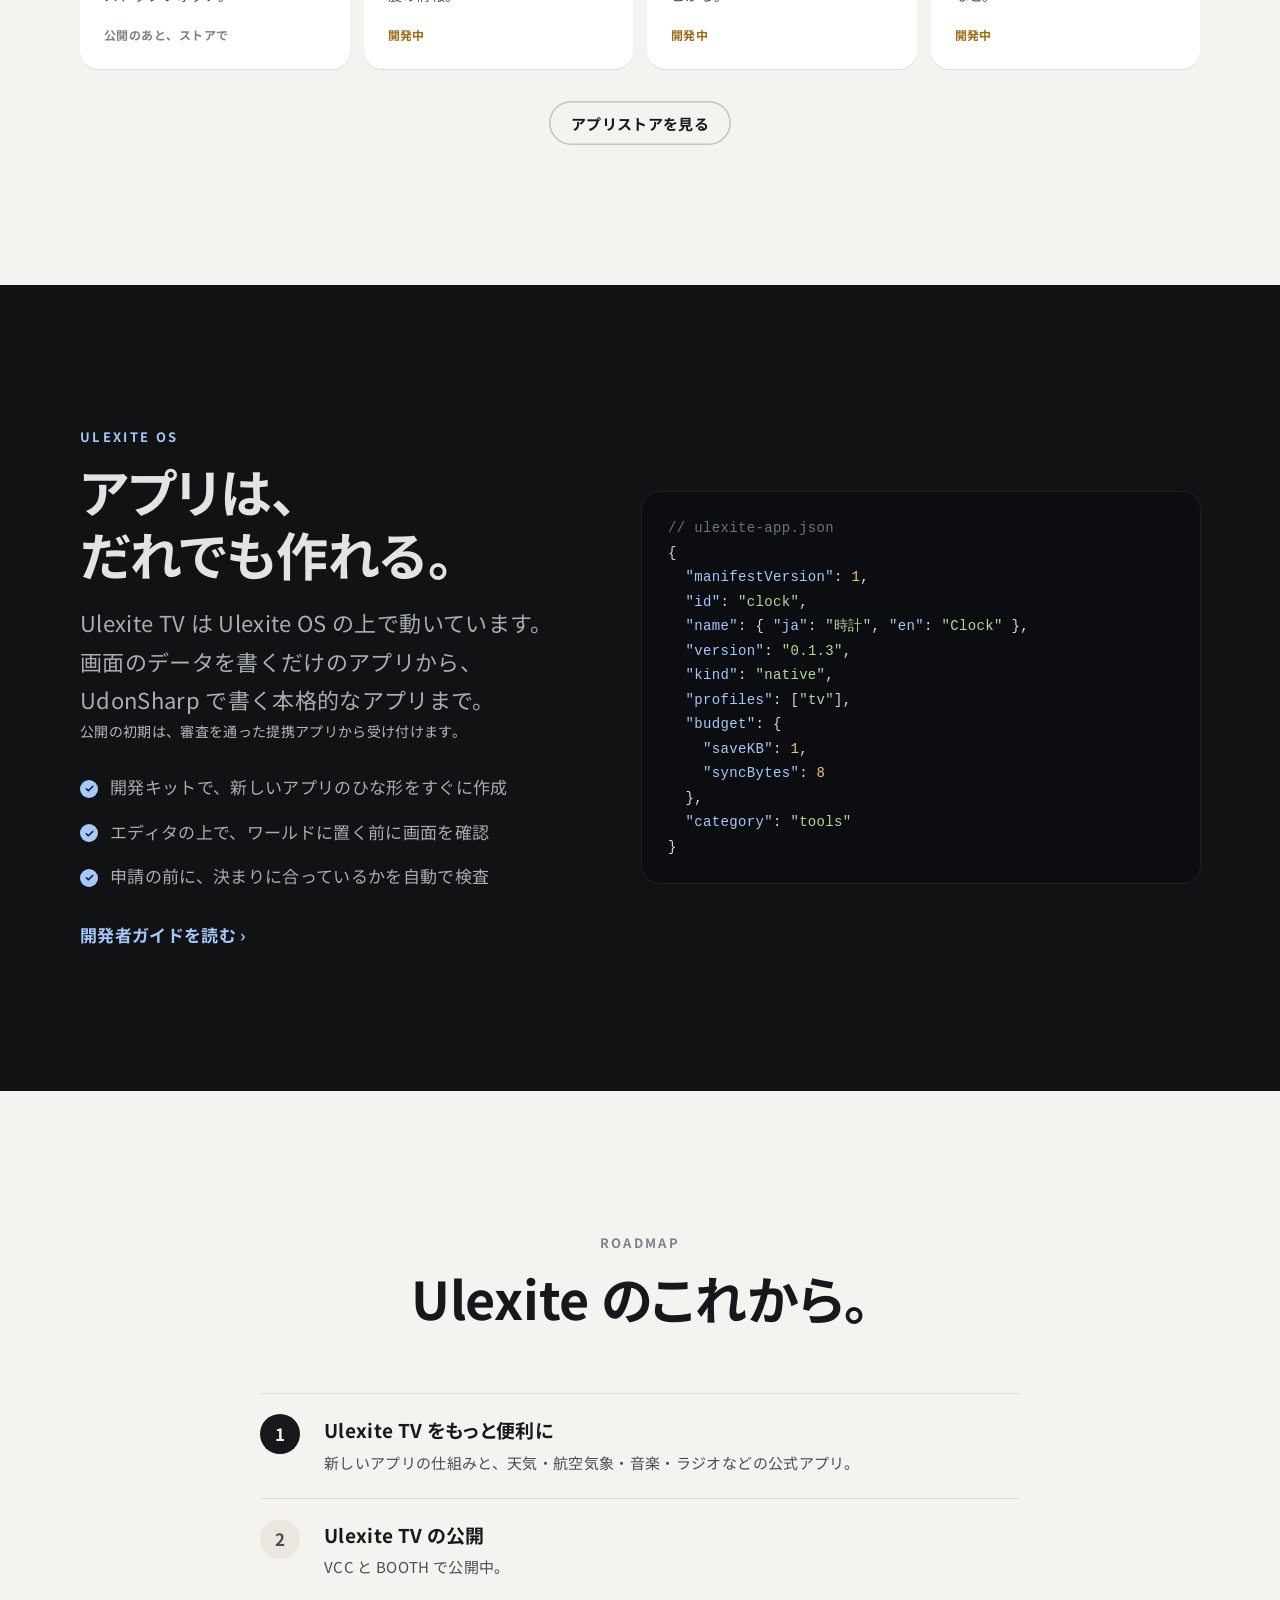
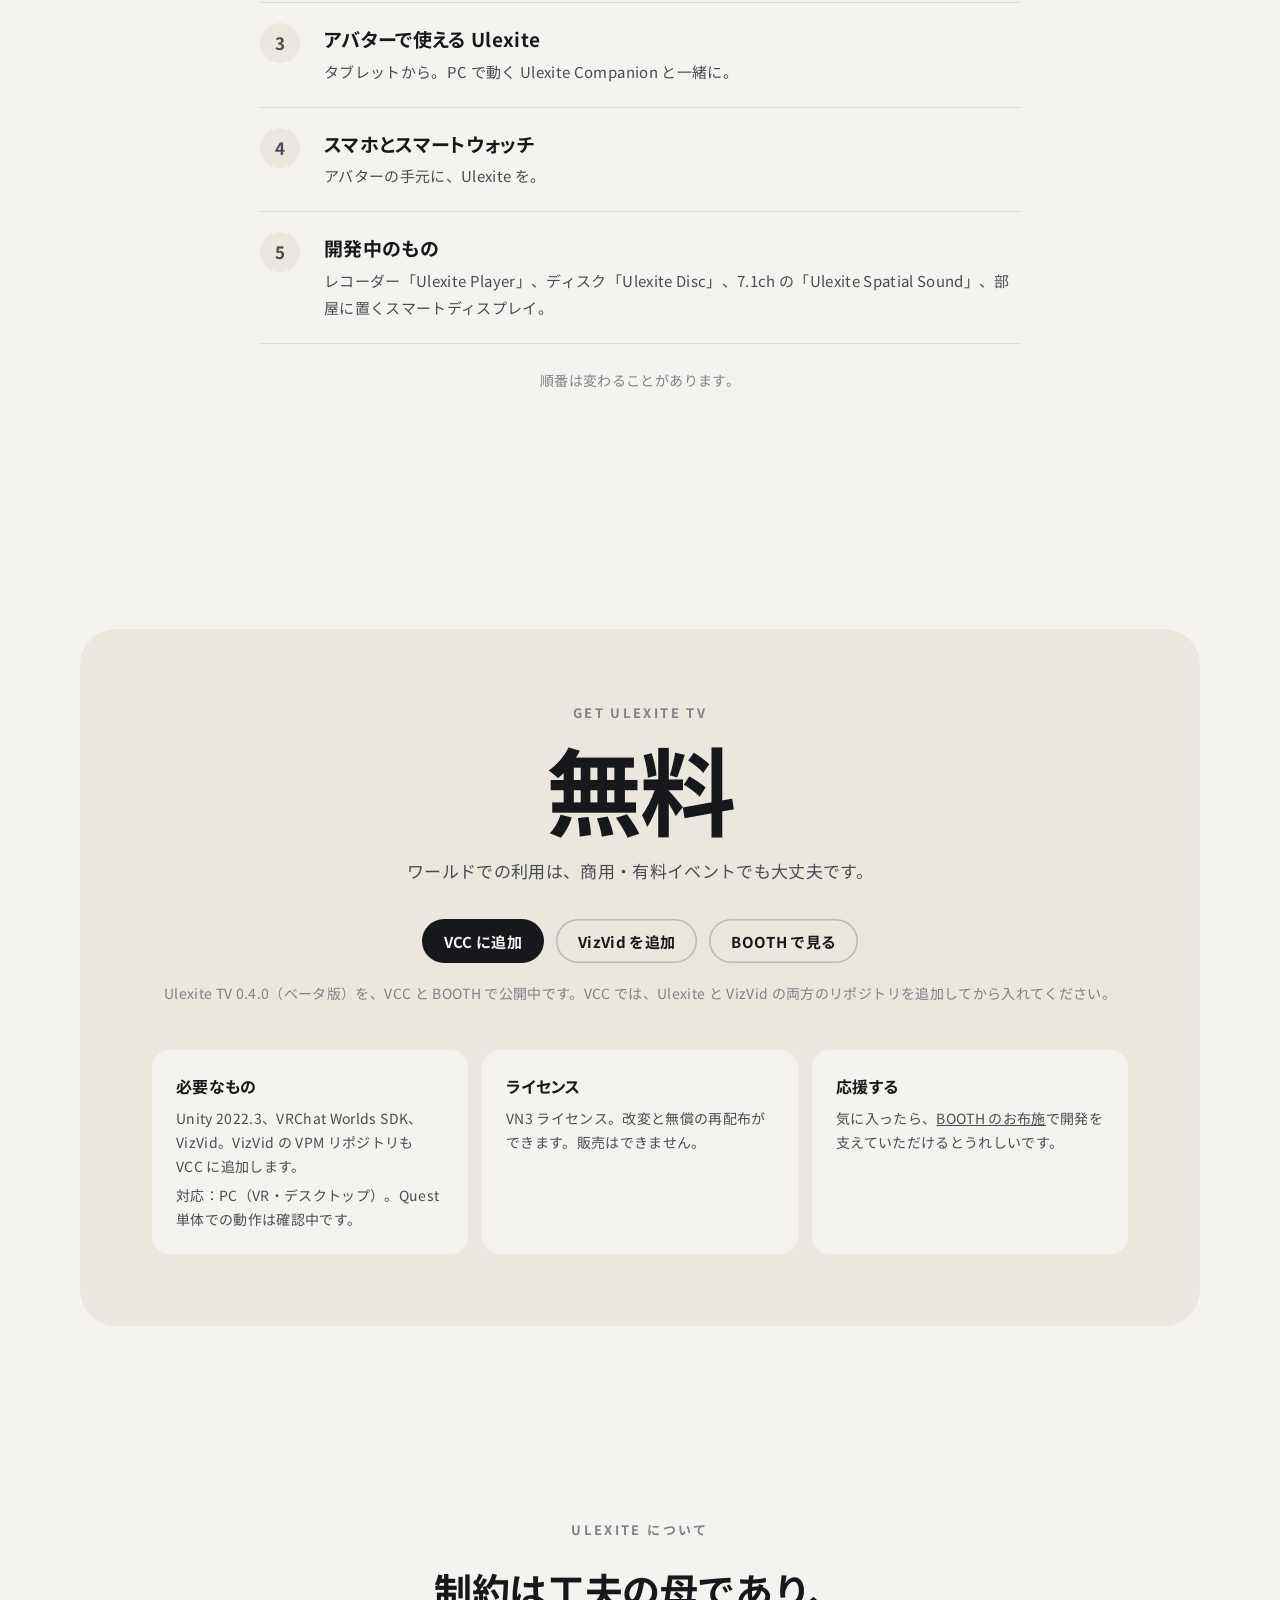
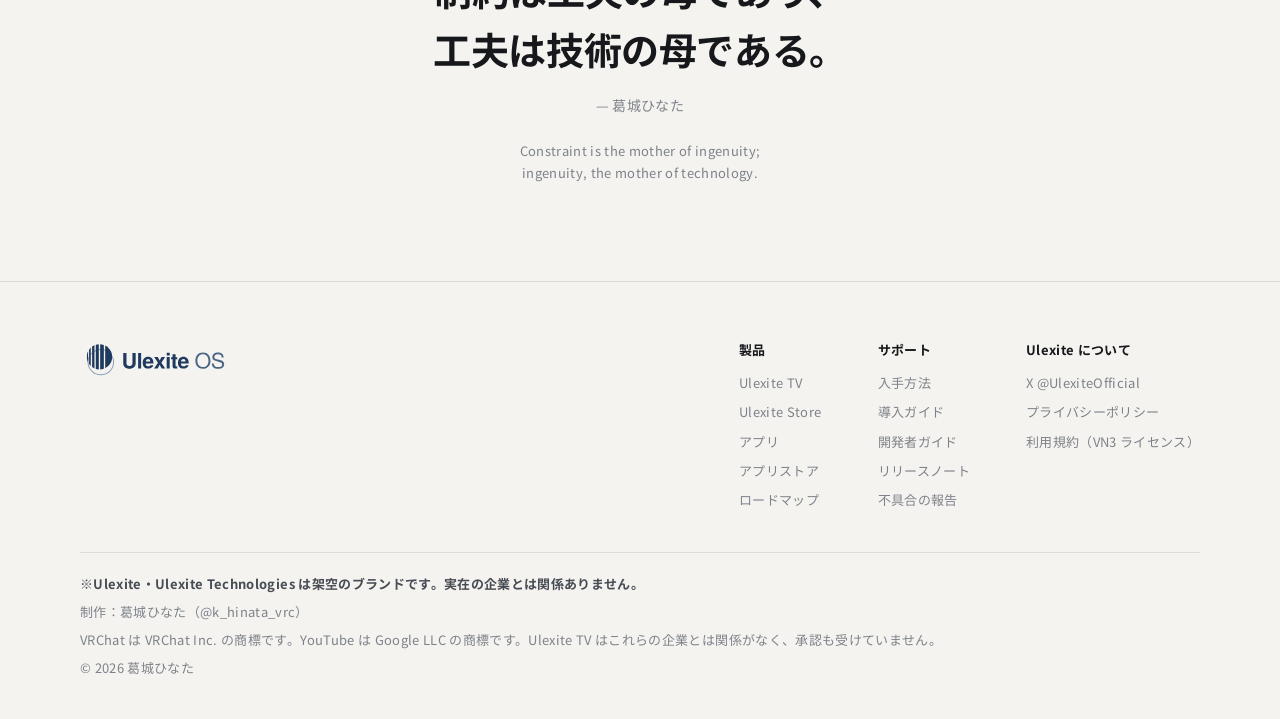
==== commit b556fd78: "BOOTH 公開をサイトとメガメニューに反映" ====
--- a/index.html
+++ b/index.html
@@ -11,8 +11,8 @@
   <meta property="og:description" content="出来ること、続々。広がる、ワクワク。VRChat のワールドに置ける、アプリで広がるテレビ。">
   <meta property="og:type" content="website">
   <link rel="preload" href="assets/fonts/noto-sans-jp-400-base.woff2" as="font" type="font/woff2" crossorigin>
-  <link rel="stylesheet" href="assets/css/fonts.css?v=20261101a">
-  <link rel="stylesheet" href="assets/css/site.css?v=20261101a">
+  <link rel="stylesheet" href="assets/css/fonts.css?v=20261102a">
+  <link rel="stylesheet" href="assets/css/site.css?v=20261102a">
   <link rel="canonical" href="https://thesilver0913.github.io/ulexite/">
   <meta property="og:site_name" content="Ulexite">
   <meta property="og:url" content="https://thesilver0913.github.io/ulexite/">
@@ -332,7 +332,7 @@
       </div>
       <ol class="steps reveal">
         <li class="is-now"><h3>Ulexite TV をもっと便利に</h3><p>新しいアプリの仕組みと、天気・航空気象・音楽・ラジオなどの公式アプリ。</p></li>
-        <li><h3>Ulexite TV の公開</h3><p>VCC で公開中。BOOTH は準備中。</p></li>
+        <li><h3>Ulexite TV の公開</h3><p>VCC と BOOTH で公開中。</p></li>
         <li><h3>アバターで使える Ulexite</h3><p>タブレットから。PC で動く Ulexite Companion と一緒に。</p></li>
         <li><h3>スマホとスマートウォッチ</h3><p>アバターの手元に、Ulexite を。</p></li>
         <li><h3>開発中のもの</h3><p>レコーダー「Ulexite Player」、ディスク「Ulexite Disc」、7.1ch の「Ulexite Spatial Sound」、部屋に置くスマートディスプレイ。</p></li>
@@ -351,14 +351,13 @@
         <div class="get__actions">
           <a class="btn btn--primary" href="vcc://vpm/addRepo?url=https%3A%2F%2Fthesilver0913.github.io%2Fulexite-store%2Findex.json">VCC に追加</a>
           <a class="btn btn--ghost" href="vcc://vpm/addRepo?url=https%3A%2F%2Fxtlcdn.github.io%2Fvpm%2Findex.json">VizVid を追加</a>
-          <!-- 公開したら aria-disabled を外して「BOOTH」に。商品ページの URL -->
-          <a class="btn btn--ghost" href="https://ulexite.booth.pm/items/9027626" aria-disabled="true">BOOTH（準備中）</a>
-        </div>
-        <p class="muted" style="margin-top:18px;font-size:14px;line-height:1.8">Ulexite TV 0.4.0（ベータ版）を、VCC で公開中です。BOOTH は準備中です。VCC では、Ulexite と VizVid の両方のリポジトリを追加してから入れてください。</p>
+          <a class="btn btn--ghost" href="https://ulexite.booth.pm/items/9027626">BOOTH で見る</a>
+        </div>
+        <p class="muted" style="margin-top:18px;font-size:14px;line-height:1.8">Ulexite TV 0.4.0（ベータ版）を、VCC と BOOTH で公開中です。VCC では、Ulexite と VizVid の両方のリポジトリを追加してから入れてください。</p>
         <div class="get__cols">
           <div class="get__col"><h3>必要なもの</h3><p>Unity 2022.3、VRChat Worlds SDK、VizVid。VizVid の VPM リポジトリも VCC に追加します。</p><p>対応：PC（VR・デスクトップ）。Quest 単体での動作は確認中です。</p></div>
           <div class="get__col"><h3>ライセンス</h3><p>VN3 ライセンス。改変と無償の再配布ができます。販売はできません。</p></div>
-          <div class="get__col"><h3>応援する</h3><p>気に入ったら、BOOTH のお布施で開発を支えていただけるとうれしいです（準備中）。</p></div>
+          <div class="get__col"><h3>応援する</h3><p>気に入ったら、<a href="https://ulexite.booth.pm/items/9027626">BOOTH のお布施</a>で開発を支えていただけるとうれしいです。</p></div>
         </div>
       </div>
     </div>
@@ -445,6 +444,6 @@
     els.forEach(function (e) { io.observe(e); });
   })();
 </script>
-  <script src="assets/js/nav.js?v=20261101a" defer></script>
+  <script src="assets/js/nav.js?v=20261102a" defer></script>
 </body>
 </html>
